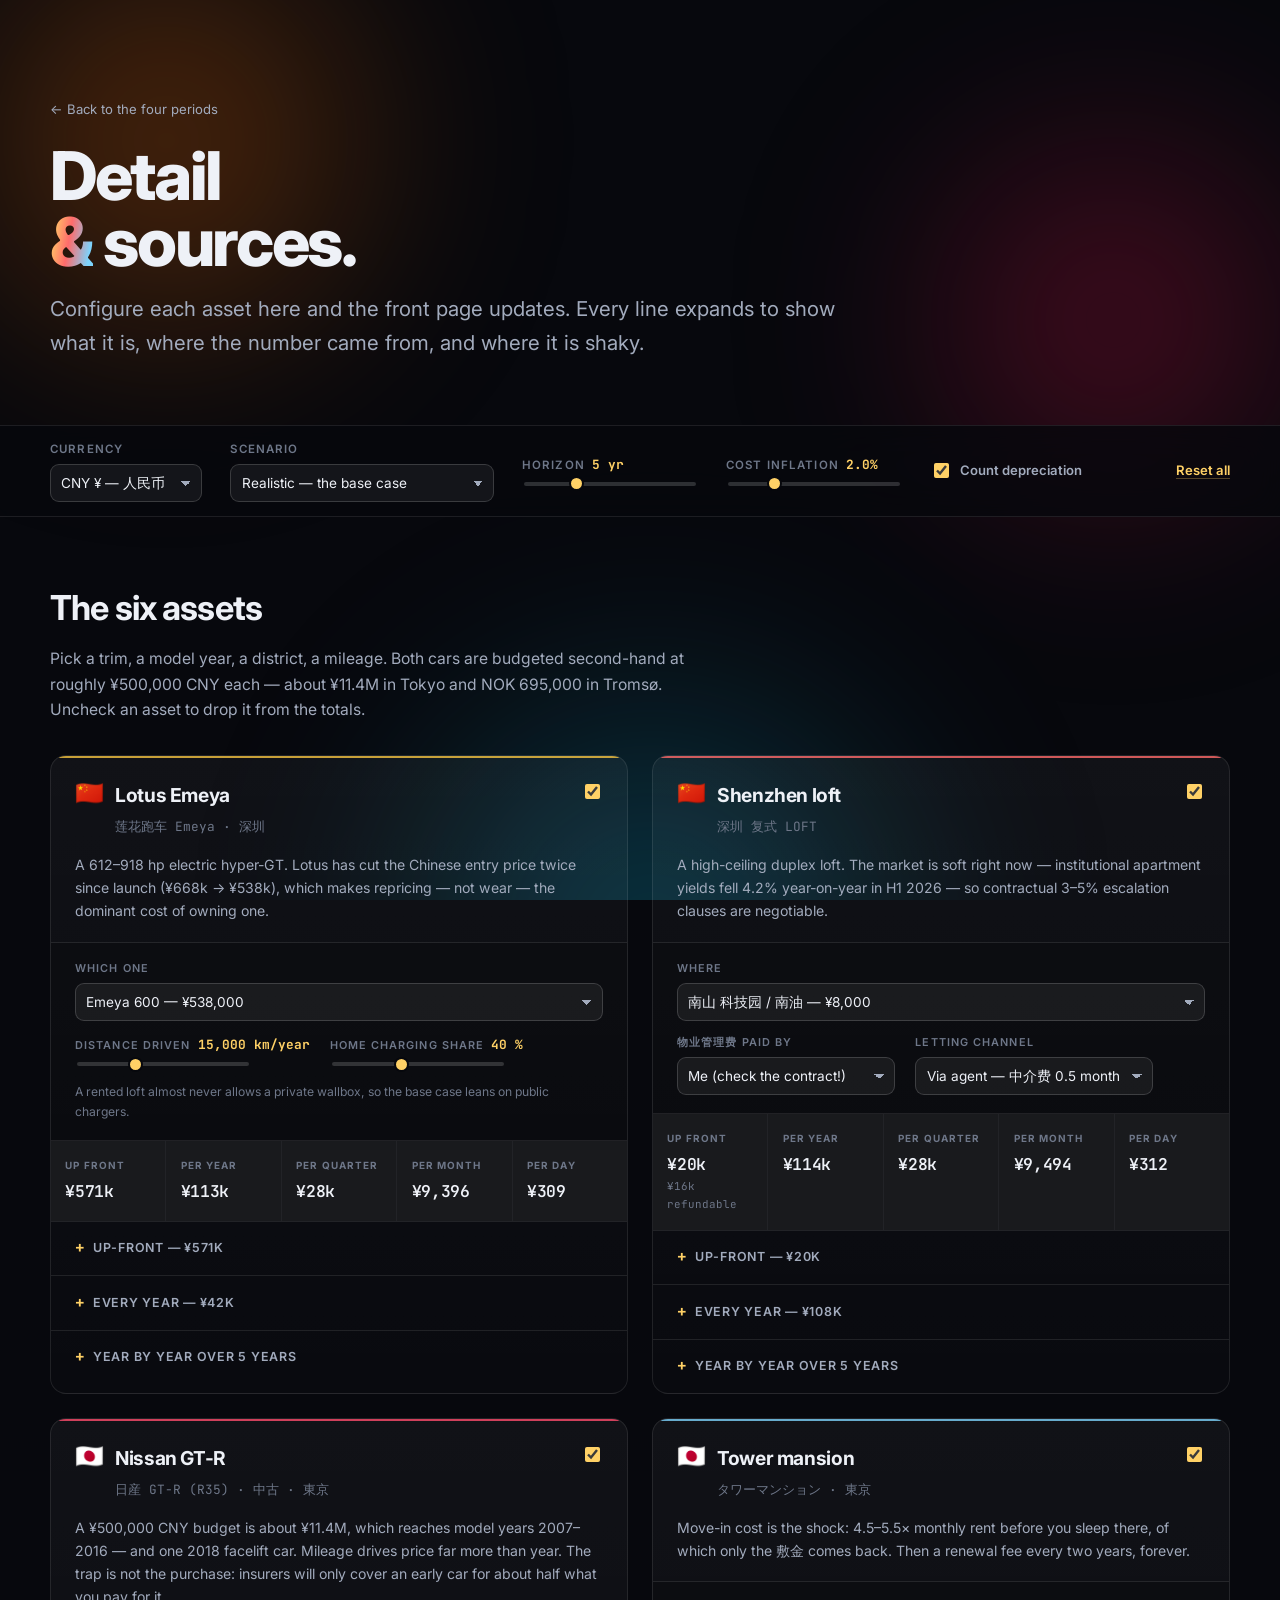
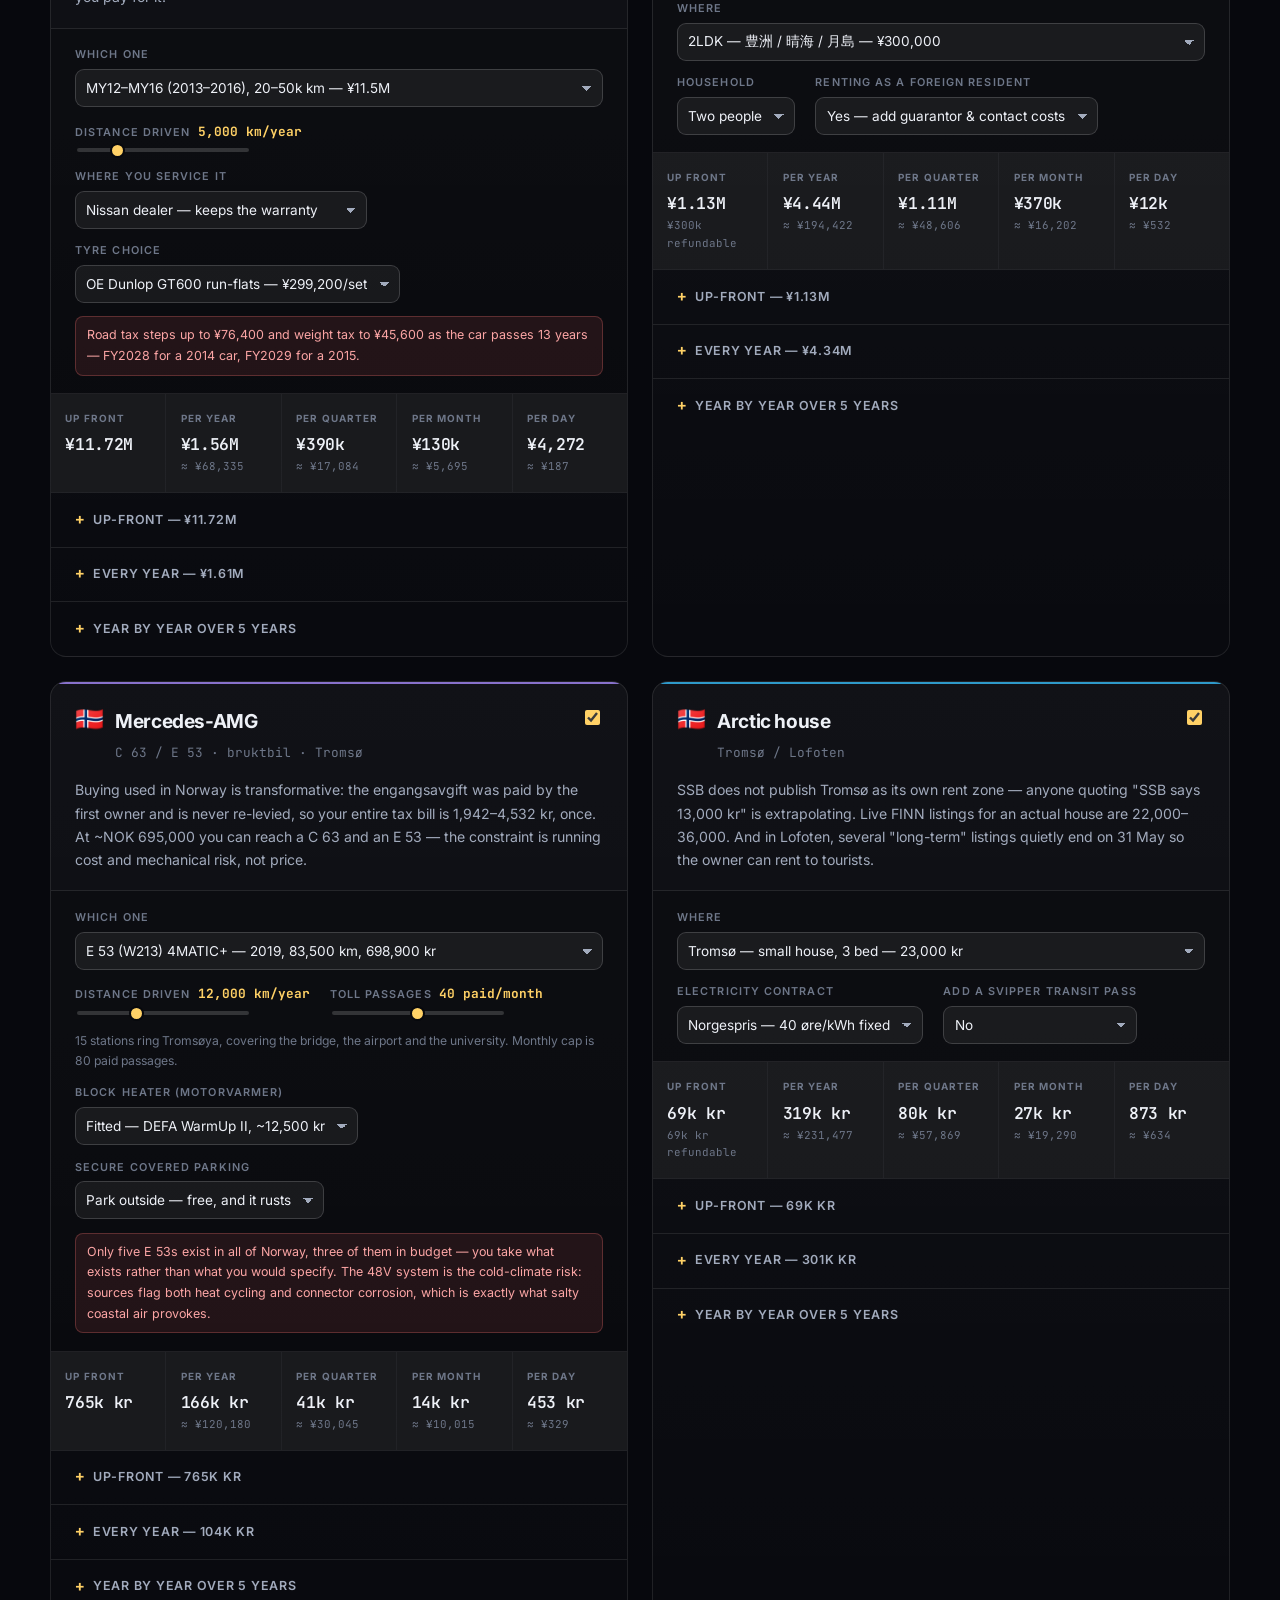
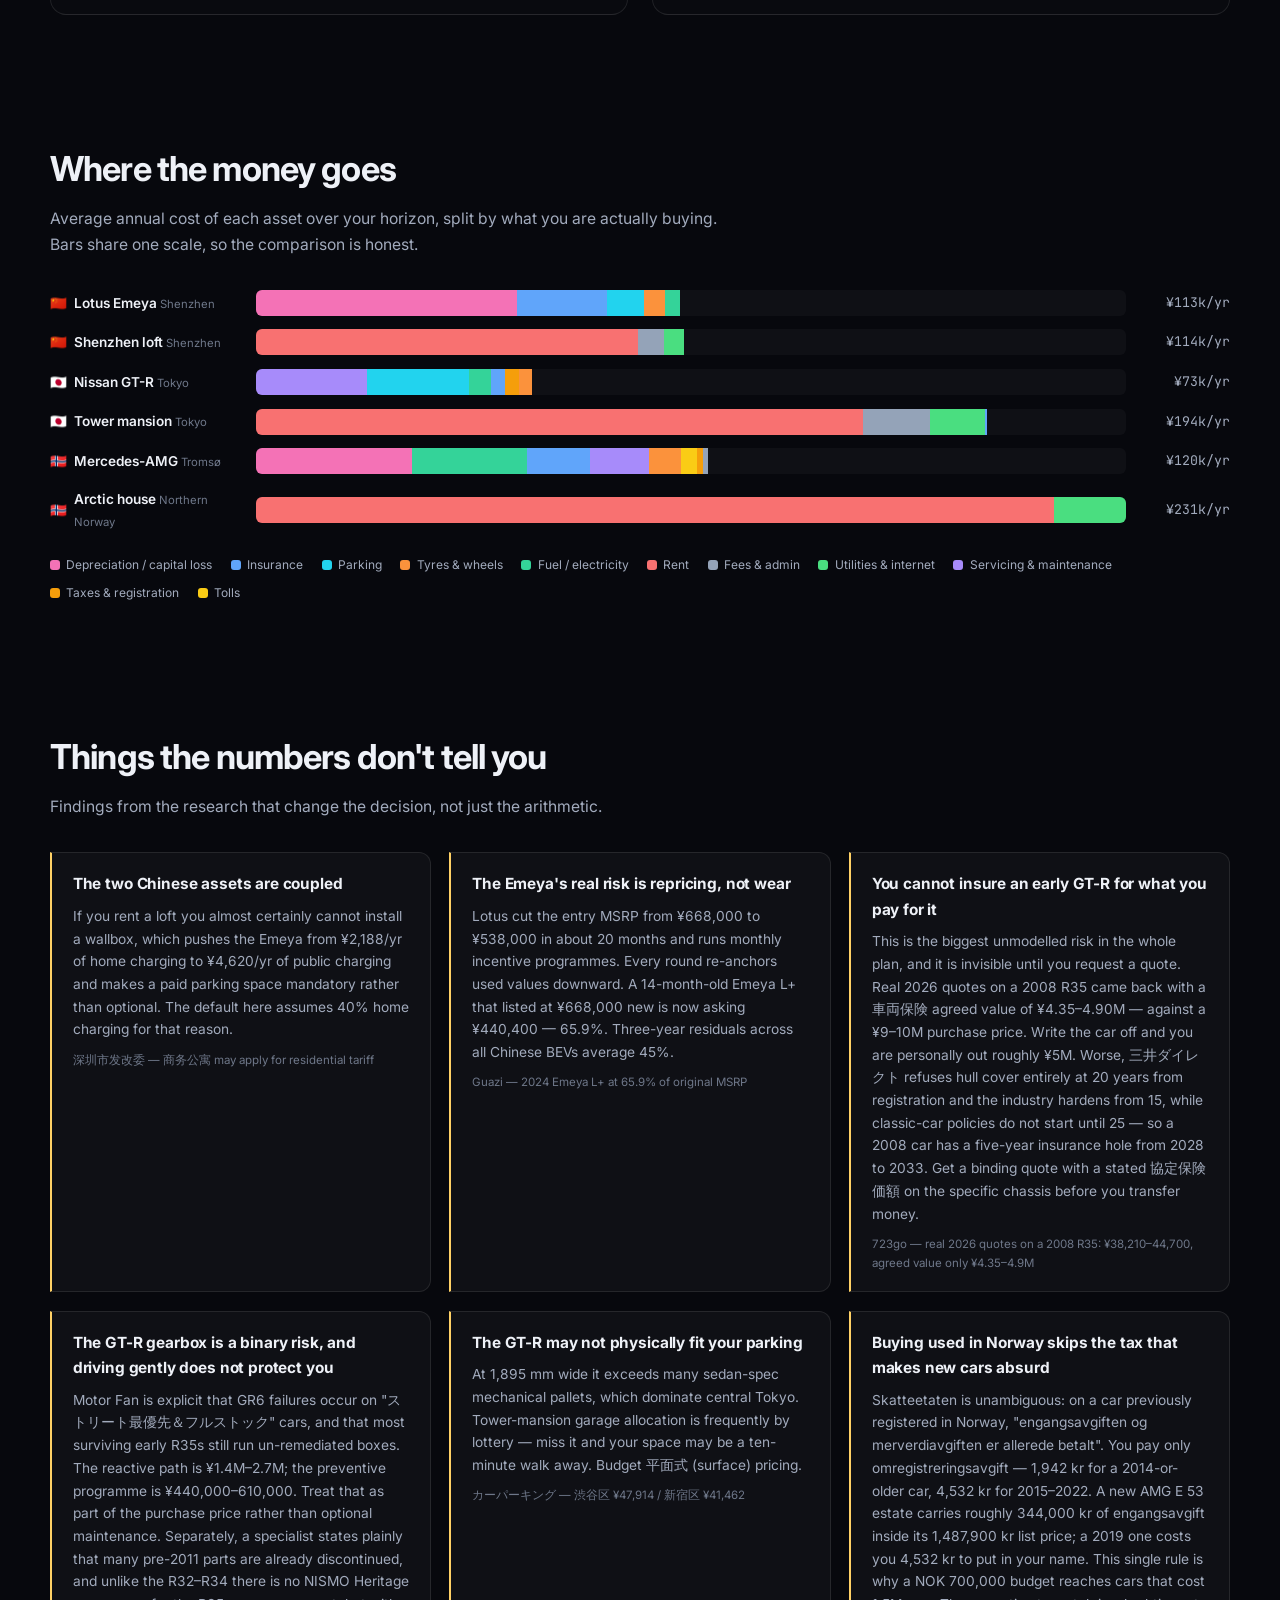
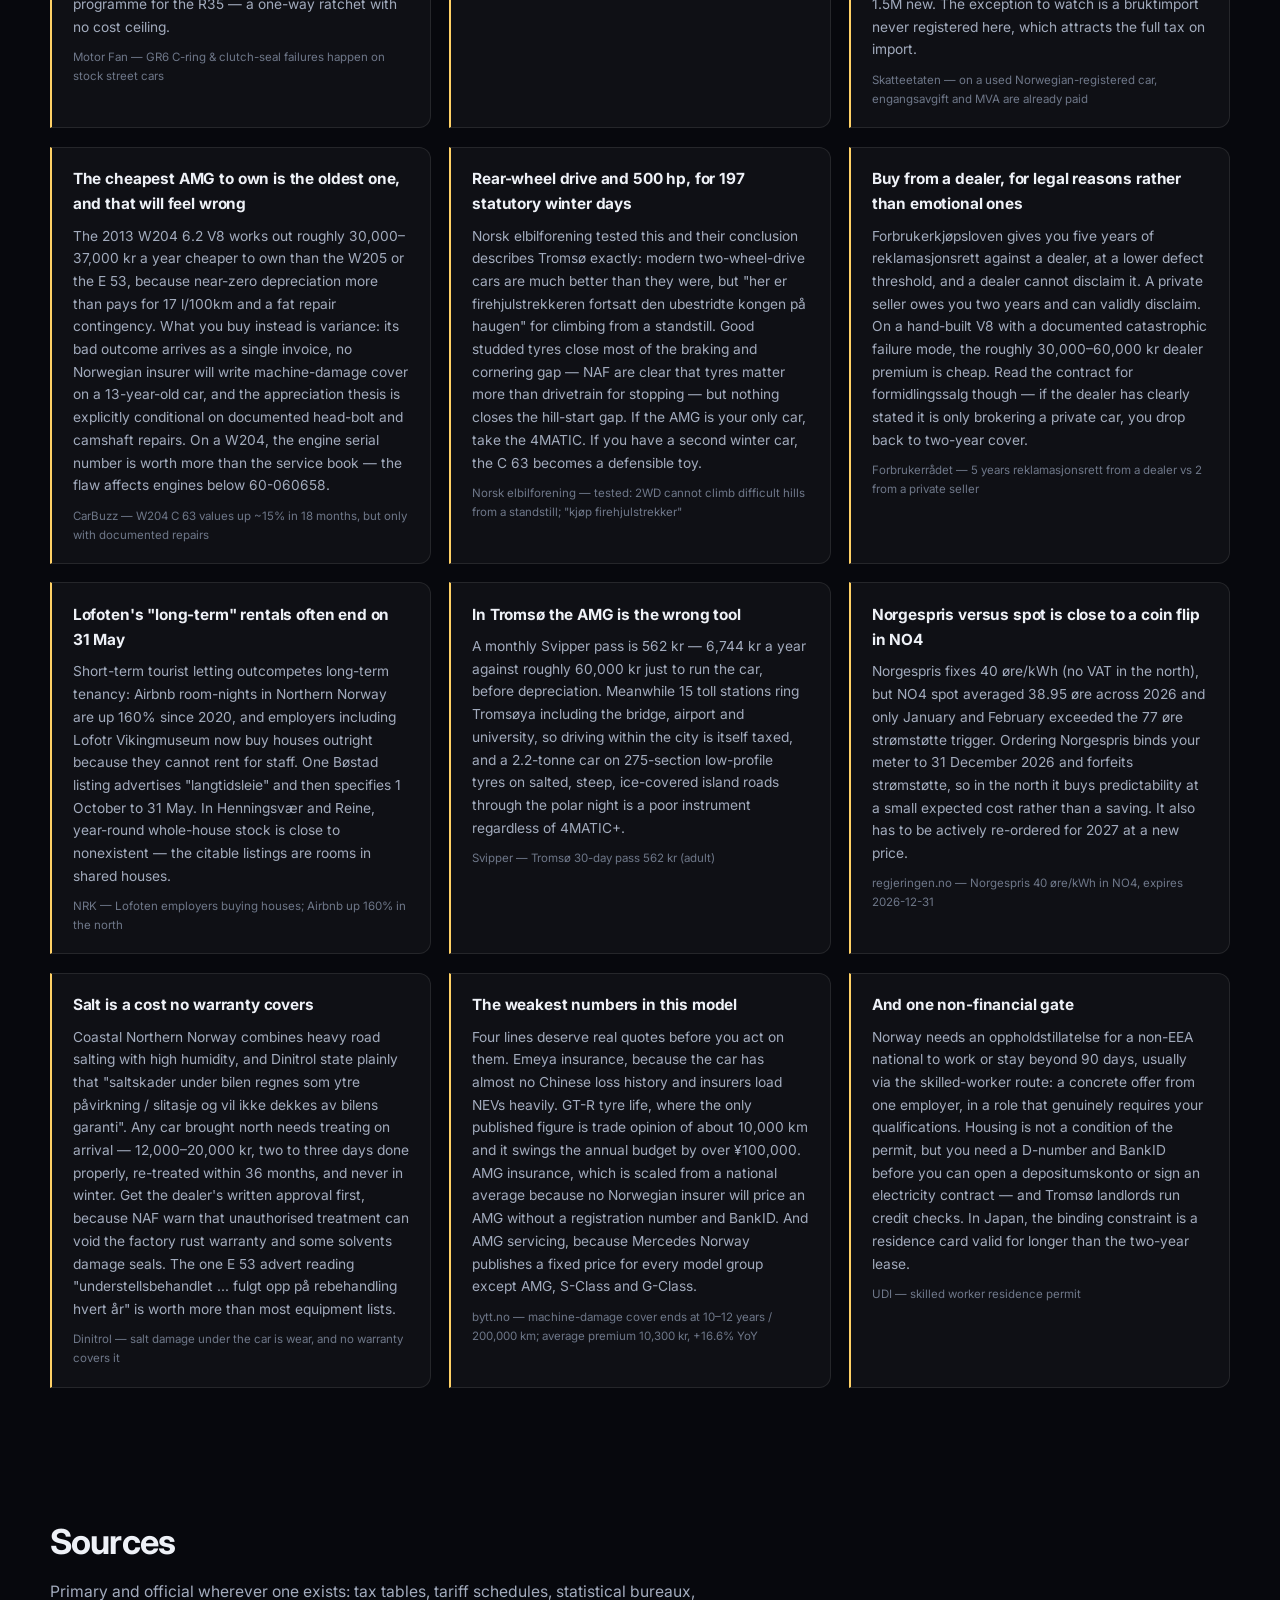
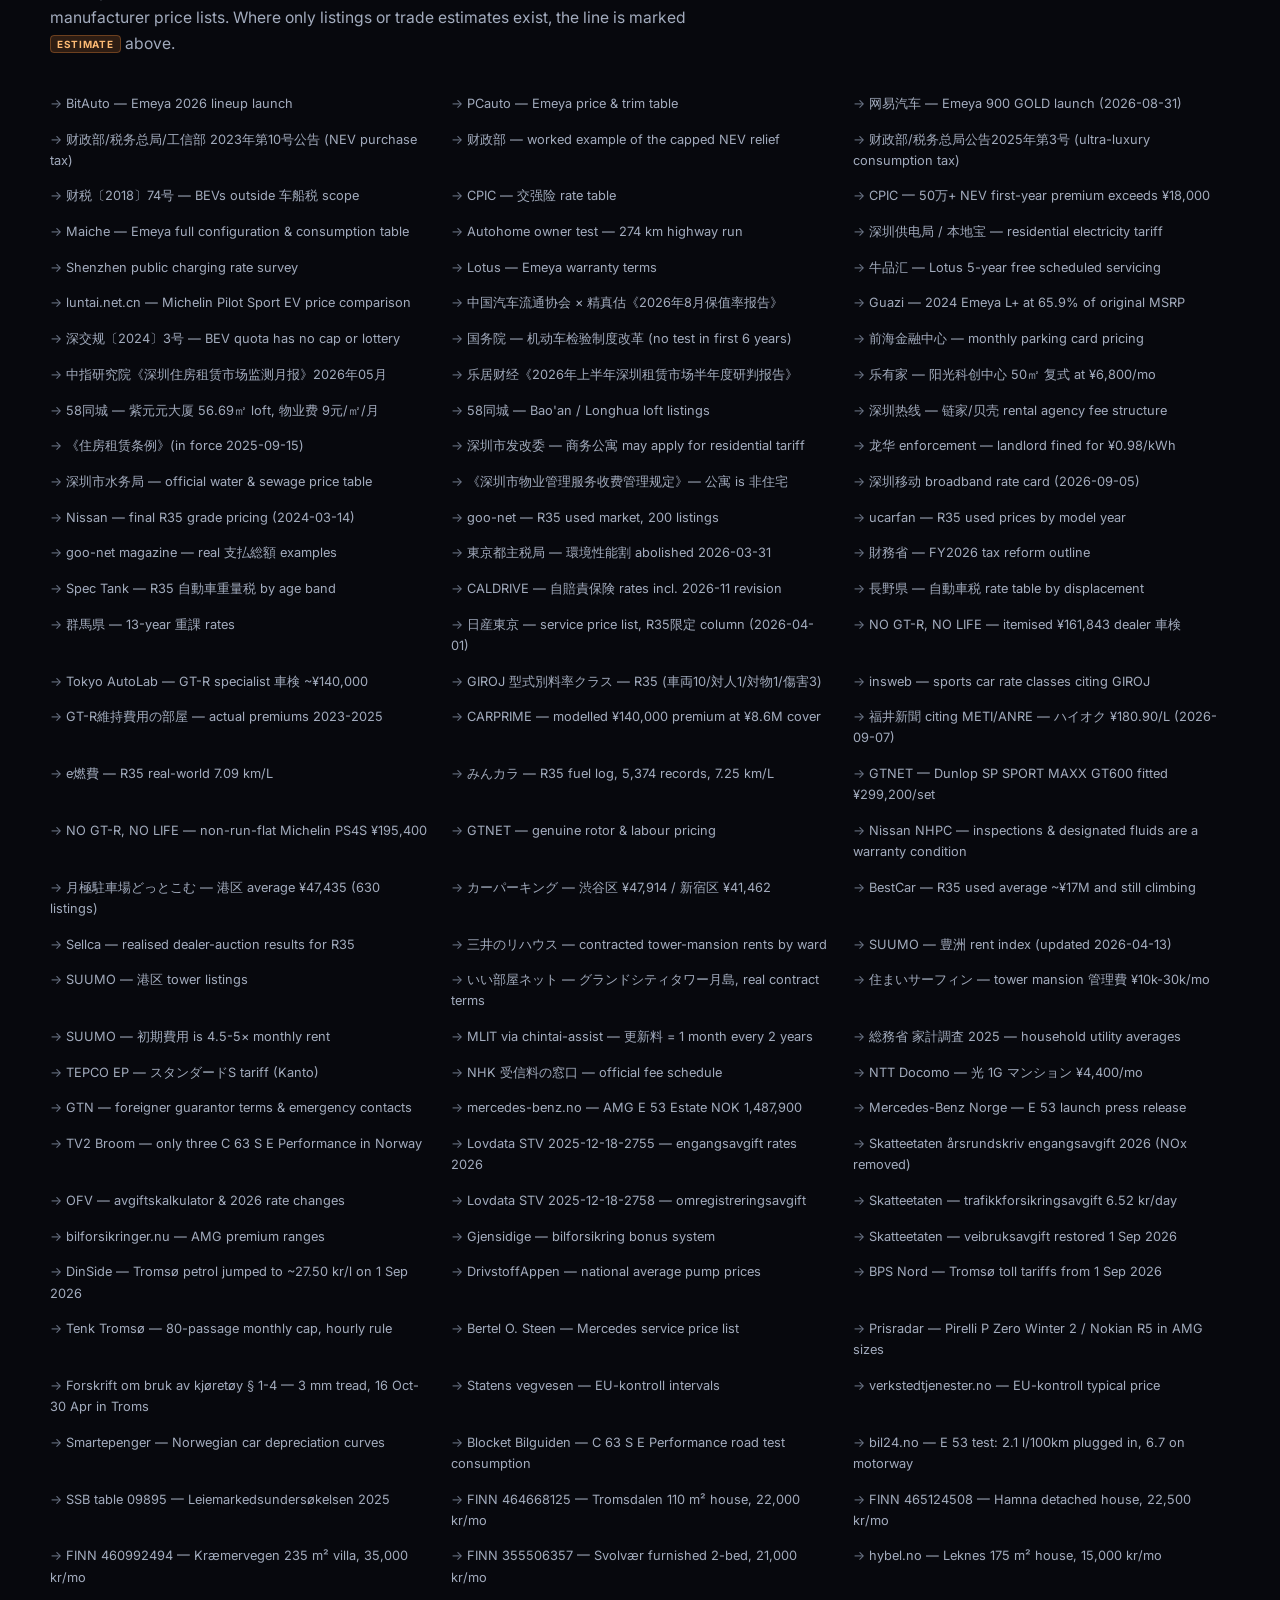
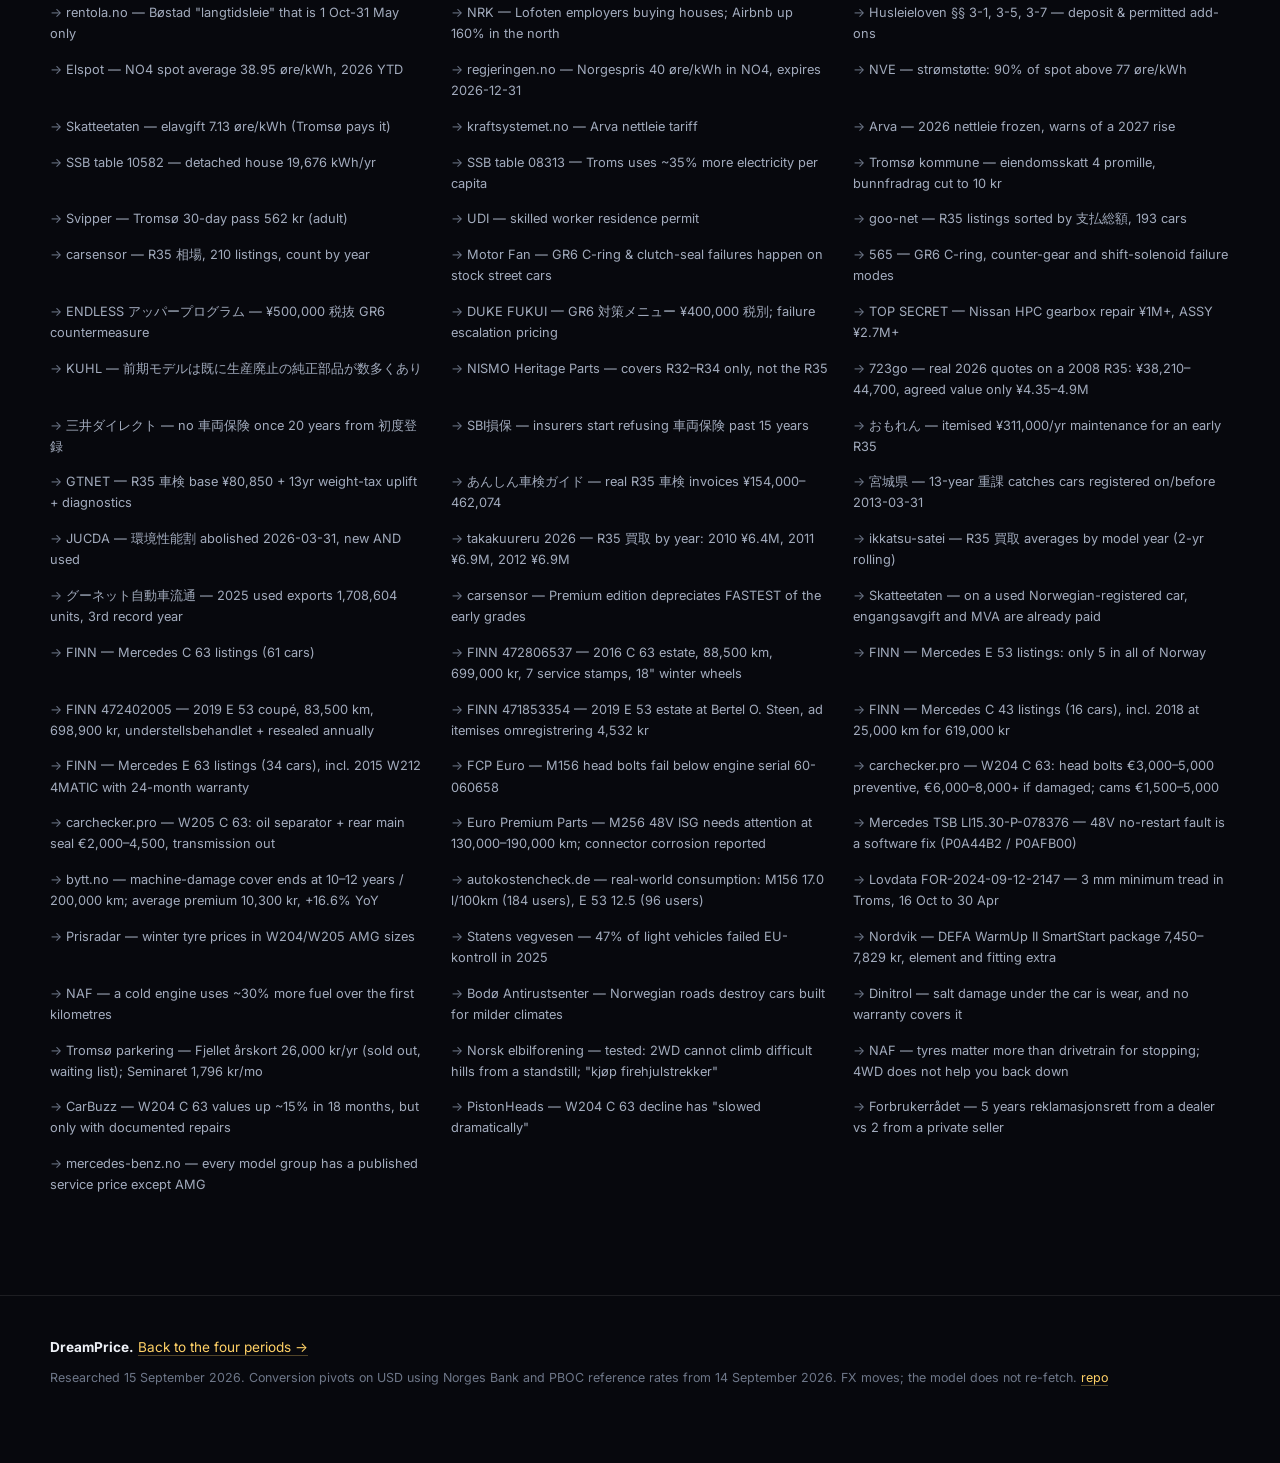
==== details.html @ b5e4c1ef "Split into an overview page and a detail page The single page put the answer, the configuration, the" ====
<!DOCTYPE html>
<html lang="en">
<head>
<meta charset="utf-8" />
<meta name="viewport" content="width=device-width, initial-scale=1" />
<title>Detail &amp; sources — DreamPrice</title>
<meta name="description" content="Every line item behind the DreamPrice figures: purchase taxes, insurance, rent, utilities, tyres, tolls and parking, each with its source." />
<meta name="color-scheme" content="dark" />
<link rel="preconnect" href="https://fonts.googleapis.com" />
<link rel="preconnect" href="https://fonts.gstatic.com" crossorigin />
<link href="https://fonts.googleapis.com/css2?family=Inter:wght@400;500;600;700;800&family=JetBrains+Mono:wght@400;600&display=swap" rel="stylesheet" />
<link rel="stylesheet" href="./assets/css/styles.css" />
</head>
<body>

<div class="aurora" aria-hidden="true"><span></span><span></span><span></span></div>

<header class="hero hero-slim">
  <div class="wrap">
    <p class="crumb"><a href="./index.html">← Back to the four periods</a></p>
    <h1>Detail<br /><em>&amp;</em> sources.</h1>
    <p class="lede">
      Configure each asset here and the front page updates. Every line expands to show what it is, where
      the number came from, and where it is shaky.
    </p>
  </div>
</header>

<nav class="controls" id="controls" aria-label="Model settings">
  <div class="wrap controls-inner">
    <label class="ctl">
      <span>Currency</span>
      <select id="currency">
        <option value="CNY">CNY ¥ — 人民币</option>
        <option value="JPY">JPY ¥ — 円</option>
        <option value="NOK">NOK kr — kroner</option>
        <option value="USD">USD $</option>
        <option value="EUR">EUR €</option>
      </select>
    </label>
    <label class="ctl">
      <span>Scenario</span>
      <select id="scenario">
        <option value="low">Optimistic — everything goes right</option>
        <option value="base">Realistic — the base case</option>
        <option value="high">Pessimistic — it all loads up</option>
      </select>
    </label>
    <label class="ctl">
      <span>Horizon <b id="years-out">5 yr</b></span>
      <input type="range" id="years" min="1" max="15" step="1" value="5" />
    </label>
    <label class="ctl">
      <span>Cost inflation <b id="inflation-out">2%</b></span>
      <input type="range" id="inflation" min="0" max="8" step="0.5" value="2" />
    </label>
    <label class="ctl toggle">
      <input type="checkbox" id="capital" checked />
      <span>Count depreciation</span>
    </label>
    <button class="ctl-link" id="reset" type="button">Reset all</button>
  </div>
</nav>

<main>

  <section class="wrap band">
    <div class="section-head">
      <h2>The six assets</h2>
      <p>
        Pick a trim, a model year, a district, a mileage. Both cars are budgeted second-hand at roughly
        ¥500,000 CNY each — about ¥11.4M in Tokyo and NOK 695,000 in Tromsø. Uncheck an asset to drop it
        from the totals.
      </p>
    </div>
    <div class="assets" id="assets"></div>
  </section>

  <section class="wrap band">
    <div class="section-head">
      <h2>Where the money goes</h2>
      <p>
        Average annual cost of each asset over your horizon, split by what you are actually buying.
        Bars share one scale, so the comparison is honest.
      </p>
    </div>
    <div class="chart" id="chart"></div>
    <div class="legend" id="legend"></div>
  </section>

  <section class="wrap band">
    <div class="section-head">
      <h2>Things the numbers don't tell you</h2>
      <p>Findings from the research that change the decision, not just the arithmetic.</p>
    </div>
    <div class="caveats" id="caveats"></div>
  </section>

  <section class="wrap band" id="sources">
    <div class="section-head">
      <h2>Sources</h2>
      <p>
        Primary and official wherever one exists: tax tables, tariff schedules, statistical bureaux,
        manufacturer price lists. Where only listings or trade estimates exist, the line is marked
        <span class="pill est">estimate</span> above.
      </p>
    </div>
    <div class="sources" id="sources-list"></div>
  </section>

</main>

<footer>
  <div class="wrap">
    <p><strong>DreamPrice.</strong> <a href="./index.html">Back to the four periods →</a></p>
    <p class="muted">
      Researched <time datetime="2026-09-15">15 September 2026</time>.
      Conversion pivots on USD using Norges Bank and PBOC reference rates from
      <time datetime="2026-09-14">14 September 2026</time>. FX moves; the model does not re-fetch.
      <a href="https://github.com/ETOgaosion/DreamPrice">repo</a>
    </p>
  </div>
</footer>

<script type="module" src="./assets/js/details.js"></script>
</body>
</html>
---- assets/css/styles.css ----
:root {
  --bg: #07080d;
  --bg-2: #0d0f18;
  --panel: rgba(255, 255, 255, 0.035);
  --panel-2: rgba(255, 255, 255, 0.06);
  --line: rgba(255, 255, 255, 0.09);
  --line-2: rgba(255, 255, 255, 0.16);
  --ink: #eef1f7;
  --ink-dim: #a2abbd;
  --ink-faint: #6e7789;
  --accent: #ffd166;
  --radius: 16px;
  --mono: 'JetBrains Mono', ui-monospace, SFMono-Regular, Menlo, monospace;
}

* { box-sizing: border-box; }

html { scroll-behavior: smooth; }

body {
  margin: 0;
  background: var(--bg);
  color: var(--ink);
  font-family: Inter, -apple-system, BlinkMacSystemFont, 'Segoe UI', system-ui, sans-serif;
  font-size: 16px;
  line-height: 1.65;
  -webkit-font-smoothing: antialiased;
  overflow-x: hidden;
}

a { color: var(--accent); text-decoration: none; border-bottom: 1px solid rgba(255, 209, 102, 0.3); }
a:hover { border-bottom-color: var(--accent); }

.wrap { width: min(1180px, calc(100% - 2.5rem)); margin-inline: auto; }

/* ---------- aurora backdrop ---------- */
.aurora { position: fixed; inset: 0; z-index: -1; overflow: hidden; }
.aurora span {
  position: absolute; border-radius: 50%; filter: blur(90px); opacity: 0.5;
}
.aurora span:nth-child(1) { width: 46vw; height: 46vw; left: -10vw; top: -12vw; background: radial-gradient(circle, #b45309, transparent 68%); }
.aurora span:nth-child(2) { width: 42vw; height: 42vw; right: -8vw; top: 4vw; background: radial-gradient(circle, #9f1239, transparent 68%); }
.aurora span:nth-child(3) { width: 54vw; height: 54vw; left: 24vw; top: 46vw; background: radial-gradient(circle, #0e7490, transparent 70%); }

/* ---------- hero ---------- */
.hero { padding: clamp(4rem, 11vh, 8rem) 0 clamp(2.5rem, 6vh, 4rem); }
.kicker {
  font-size: 0.78rem; letter-spacing: 0.14em; text-transform: uppercase;
  color: var(--ink-faint); margin: 0 0 1.4rem; font-weight: 600;
}
.hero h1 {
  font-size: clamp(2.7rem, 8.5vw, 5.6rem); line-height: 0.98; letter-spacing: -0.035em;
  font-weight: 800; margin: 0 0 1.6rem;
}
.hero h1 em {
  font-style: normal;
  background: linear-gradient(100deg, #ffd166 10%, #ff6b6b 45%, #7dd3fc 85%);
  -webkit-background-clip: text; background-clip: text; color: transparent;
}
.lede { font-size: clamp(1.02rem, 1.9vw, 1.28rem); color: var(--ink-dim); max-width: 62ch; margin: 0 0 1.8rem; }
.stamp { font-family: var(--mono); font-size: 0.78rem; color: var(--ink-faint); margin: 0; }

/* ---------- controls ---------- */
.controls {
  position: sticky; top: 0; z-index: 40;
  background: rgba(7, 8, 13, 0.82);
  backdrop-filter: blur(18px) saturate(1.4);
  border-top: 1px solid var(--line); border-bottom: 1px solid var(--line);
}
.controls-inner {
  display: flex; flex-wrap: wrap; gap: 1rem 1.75rem; align-items: center;
  padding: 0.9rem 0;
}
.ctl { display: flex; flex-direction: column; gap: 0.3rem; font-size: 0.72rem; }
.ctl > span {
  letter-spacing: 0.1em; text-transform: uppercase; color: var(--ink-faint); font-weight: 600;
  display: flex; gap: 0.45rem; align-items: baseline;
}
.ctl > span b { font-family: var(--mono); color: var(--accent); letter-spacing: 0; text-transform: none; font-size: 0.8rem; }
.ctl.toggle { flex-direction: row; align-items: center; gap: 0.5rem; }
.ctl.toggle span { text-transform: none; letter-spacing: 0; font-size: 0.82rem; color: var(--ink-dim); }

select, input[type='number'] {
  appearance: none; background: var(--panel-2); color: var(--ink);
  border: 1px solid var(--line-2); border-radius: 9px;
  padding: 0.42rem 2rem 0.42rem 0.65rem; font: inherit; font-size: 0.85rem;
  background-image: linear-gradient(45deg, transparent 50%, var(--ink-dim) 50%), linear-gradient(135deg, var(--ink-dim) 50%, transparent 50%);
  background-position: calc(100% - 15px) 52%, calc(100% - 10px) 52%;
  background-size: 5px 5px, 5px 5px; background-repeat: no-repeat;
  cursor: pointer; max-width: 100%;
}
select:focus-visible, input:focus-visible { outline: 2px solid var(--accent); outline-offset: 2px; }
option { background: #14161f; color: var(--ink); }

input[type='range'] {
  appearance: none; width: 172px; height: 4px; border-radius: 3px;
  background: var(--line-2); cursor: pointer;
}
input[type='range']::-webkit-slider-thumb {
  appearance: none; width: 15px; height: 15px; border-radius: 50%;
  background: var(--accent); border: 2px solid var(--bg); cursor: grab;
}
input[type='range']::-moz-range-thumb {
  width: 15px; height: 15px; border-radius: 50%; background: var(--accent);
  border: 2px solid var(--bg); cursor: grab;
}
input[type='checkbox'] { accent-color: var(--accent); width: 15px; height: 15px; cursor: pointer; }

/* ---------- sections ---------- */
.band { padding: clamp(2.75rem, 7vh, 4.75rem) 0; }
.section-head { max-width: 68ch; margin-bottom: 2rem; }
.section-head h2 {
  font-size: clamp(1.5rem, 3.4vw, 2.15rem); letter-spacing: -0.025em; font-weight: 700;
  margin: 0 0 0.55rem;
}
.section-head p { color: var(--ink-dim); margin: 0; font-size: 0.98rem; }

/* ---------- overview: four period tables ---------- */
.band-tight { padding-top: clamp(1.75rem, 4vh, 2.75rem); }

.periods {
  /* Four tables want a 2x2 block, not three-plus-one orphan. */
  display: grid; gap: 1.25rem;
  grid-template-columns: repeat(auto-fit, minmax(430px, 1fr));
}
.period {
  border: 1px solid var(--line); border-radius: var(--radius);
  background: linear-gradient(180deg, rgba(255, 255, 255, 0.05), rgba(255, 255, 255, 0.015));
  overflow: hidden;
}
.period > header { padding: 1.35rem 1.5rem 1.1rem; border-bottom: 1px solid var(--line); }
.period h2 {
  margin: 0; font-size: 0.76rem; letter-spacing: 0.14em; text-transform: uppercase;
  color: var(--ink-faint); font-weight: 700;
  display: flex; align-items: baseline; gap: 0.5rem;
}
.period h2 small {
  font-size: 0.85rem; letter-spacing: 0.04em; text-transform: none;
  color: var(--ink-dim); font-weight: 500;
}
.period-total {
  font-family: var(--mono); font-size: clamp(1.9rem, 4.6vw, 2.7rem); font-weight: 600;
  letter-spacing: -0.035em; line-height: 1.05; margin-top: 0.4rem; color: var(--accent);
}
.period-note { margin: 0.3rem 0 0; font-size: 0.78rem; color: var(--ink-faint); }

.period table { width: 100%; border-collapse: collapse; }
.period td { padding: 0.62rem 1.5rem; vertical-align: middle; }
.period tbody tr {
  /* A tint behind each row shows its share without needing a separate chart. */
  background: linear-gradient(to right,
    color-mix(in srgb, var(--tint) 15%, transparent) var(--share, 0%),
    transparent var(--share, 0%));
  border-bottom: 1px solid rgba(255, 255, 255, 0.045);
}
.period td.n { display: flex; align-items: center; gap: 0.6rem; font-size: 0.9rem; }
.period td.n .flag { font-size: 1.05rem; }
.period td.n .nm { display: flex; flex-direction: column; line-height: 1.25; }
.period td.n .nm small { color: var(--ink-faint); font-size: 0.72rem; }
.period td.v {
  text-align: right; font-family: var(--mono); font-size: 0.94rem; white-space: nowrap;
}
.period tfoot td {
  border-top: 1px solid var(--line-2); font-weight: 700; font-size: 0.88rem;
  padding-top: 0.8rem; padding-bottom: 0.9rem; background: rgba(0, 0, 0, 0.2);
}
.period tfoot td.v { font-size: 1rem; color: var(--accent); }
.periods-note {
  grid-column: 1 / -1; margin: 0.4rem 0 0; font-size: 0.83rem; color: var(--ink-faint);
  max-width: 80ch;
}

/* ---------- overview: one-off cost ---------- */
.upfront-inner {
  border: 1px solid var(--line); border-left: 2px solid var(--accent);
  border-radius: 0 var(--radius) var(--radius) 0;
  padding: 1.4rem 1.6rem; background: var(--panel);
}
.upfront-lbl {
  font-size: 0.7rem; letter-spacing: 0.13em; text-transform: uppercase;
  color: var(--ink-faint); font-weight: 700;
}
.upfront-lbl small {
  letter-spacing: 0.04em; text-transform: none; font-size: 0.82rem; color: var(--ink-dim);
  margin-left: 0.4rem; font-weight: 500;
}
.upfront-val {
  font-family: var(--mono); font-size: clamp(1.8rem, 4.4vw, 2.5rem); font-weight: 600;
  letter-spacing: -0.035em; margin: 0.35rem 0 0.5rem;
}
.upfront-note { margin: 0; font-size: 0.87rem; color: var(--ink-dim); max-width: 74ch; }

/* ---------- overview: how it works ---------- */
.steps { display: grid; gap: 1.25rem; grid-template-columns: repeat(auto-fit, minmax(275px, 1fr)); }
.step { border-top: 2px solid var(--line-2); padding-top: 1rem; }
.step b {
  font-family: var(--mono); font-size: 0.8rem; color: var(--accent); font-weight: 600;
  display: block; margin-bottom: 0.35rem;
}
.step h3 { margin: 0 0 0.45rem; font-size: 1rem; letter-spacing: -0.015em; }
.step h3 small { color: var(--ink-faint); font-weight: 400; margin-left: 0.4rem; font-size: 0.85rem; }
.step p { margin: 0; font-size: 0.87rem; color: var(--ink-dim); }

/* ---------- overview: call to action ---------- */
.cta {
  display: flex; flex-wrap: wrap; gap: 1.5rem; align-items: center; justify-content: space-between;
  border: 1px solid var(--line); border-radius: var(--radius); padding: 1.6rem 1.8rem;
  background: var(--panel);
}
.cta h2 { margin: 0 0 0.4rem; font-size: 1.25rem; letter-spacing: -0.02em; }
.cta p { margin: 0; color: var(--ink-dim); font-size: 0.9rem; max-width: 62ch; }
.btn {
  border: 1px solid var(--accent); border-radius: 10px; padding: 0.7rem 1.2rem;
  color: var(--accent); font-weight: 600; font-size: 0.9rem; white-space: nowrap;
  background: rgba(255, 209, 102, 0.08);
}
.btn:hover { background: var(--accent); color: #0b0c12; border-bottom-color: var(--accent); }

.ctl-link {
  margin-left: auto; font-size: 0.82rem; font-weight: 600; color: var(--accent);
  background: none; border: 0; border-bottom: 1px solid rgba(255, 209, 102, 0.3);
  cursor: pointer; font-family: inherit; padding: 0;
}
.ctl-link:hover { border-bottom-color: var(--accent); }

.hero-slim { padding-bottom: clamp(1.5rem, 4vh, 2.5rem); }
.hero-slim h1 { font-size: clamp(2.3rem, 6.5vw, 4.2rem); margin-bottom: 1.1rem; }
.crumb { font-size: 0.82rem; margin: 0 0 1.4rem; }
.crumb a { color: var(--ink-dim); border-bottom-color: transparent; }
.crumb a:hover { color: var(--accent); }

/* ---------- headline totals ---------- */
.totals {
  display: grid; gap: 1px; background: var(--line);
  grid-template-columns: repeat(auto-fit, minmax(190px, 1fr));
  border: 1px solid var(--line); border-radius: var(--radius); overflow: hidden;
}
.tot { background: var(--bg-2); padding: 1.5rem 1.4rem; }
.tot .lbl {
  font-size: 0.68rem; letter-spacing: 0.13em; text-transform: uppercase;
  color: var(--ink-faint); font-weight: 700; margin-bottom: 0.5rem;
}
.tot .val {
  font-family: var(--mono); font-size: clamp(1.4rem, 3.4vw, 2.1rem);
  font-weight: 600; letter-spacing: -0.03em; line-height: 1.1;
}
.tot .sub { font-size: 0.76rem; color: var(--ink-faint); margin-top: 0.4rem; }
.tot.flag .val { color: var(--accent); }
.totals-note { color: var(--ink-faint); font-size: 0.83rem; margin: 1rem 0 0; max-width: 78ch; }

/* ---------- chart ---------- */
.chart { display: flex; flex-direction: column; gap: 0.85rem; }
.crow { display: grid; grid-template-columns: 190px 1fr auto; gap: 1rem; align-items: center; }
.crow .cname { font-size: 0.85rem; font-weight: 600; display: flex; gap: 0.45rem; align-items: center; }
.crow .cname small { color: var(--ink-faint); font-weight: 400; }
.cbar { display: flex; height: 26px; border-radius: 6px; overflow: hidden; background: var(--panel); }
.cbar i { display: block; height: 100%; transition: width 0.35s cubic-bezier(0.4, 0, 0.2, 1); }
.crow .cval { font-family: var(--mono); font-size: 0.83rem; color: var(--ink-dim); min-width: 88px; text-align: right; }
.crow.off { opacity: 0.28; }

.legend { display: flex; flex-wrap: wrap; gap: 0.5rem 1.15rem; margin-top: 1.4rem; }
.legend span { font-size: 0.75rem; color: var(--ink-dim); display: flex; align-items: center; gap: 0.4rem; }
.legend i { width: 10px; height: 10px; border-radius: 3px; display: block; }

/* ---------- asset cards ---------- */
.assets { display: grid; gap: 1.5rem; grid-template-columns: repeat(auto-fit, minmax(430px, 1fr)); }
@media (max-width: 700px) { .assets { grid-template-columns: 1fr; } }

.card {
  border: 1px solid var(--line); border-radius: var(--radius);
  background: linear-gradient(180deg, rgba(255, 255, 255, 0.045), rgba(255, 255, 255, 0.012));
  overflow: hidden; position: relative;
}
.card::before {
  content: ''; position: absolute; inset: 0 0 auto; height: 2px;
  background: var(--card-accent, var(--accent)); opacity: 0.8;
}
.card.disabled { opacity: 0.45; }

.card-head { padding: 1.5rem 1.5rem 1.2rem; border-bottom: 1px solid var(--line); }
.card-title { display: flex; align-items: flex-start; gap: 0.7rem; }
.card-title .flag { font-size: 1.45rem; line-height: 1.2; }
.card-title h3 { margin: 0; font-size: 1.2rem; letter-spacing: -0.02em; font-weight: 700; }
.card-title .native { font-size: 0.8rem; color: var(--ink-faint); font-family: var(--mono); }
.card-title .onoff { margin-left: auto; }
.blurb { color: var(--ink-dim); font-size: 0.88rem; margin: 0.9rem 0 0; }

.card-inputs { display: flex; flex-wrap: wrap; gap: 0.85rem 1.25rem; padding: 1.1rem 1.5rem; border-bottom: 1px solid var(--line); background: rgba(0, 0, 0, 0.18); }
.card-inputs .ctl { font-size: 0.68rem; }
.card-inputs select { max-width: 100%; }
.card-inputs .full { flex: 1 1 100%; }
.hint { flex: 1 1 100%; font-size: 0.76rem; color: var(--ink-faint); margin: 0; }
.unavailable {
  flex: 1 1 100%; font-size: 0.78rem; color: #fca5a5; margin: 0;
  background: rgba(248, 113, 113, 0.1); border: 1px solid rgba(248, 113, 113, 0.28);
  border-radius: 8px; padding: 0.5rem 0.7rem;
}

.kpis { display: grid; grid-template-columns: repeat(auto-fit, minmax(84px, 1fr)); gap: 1px; background: var(--line); }
.kpi { background: rgba(0, 0, 0, 0.24); padding: 1rem 0.9rem; }
.kpi .lbl { font-size: 0.62rem; letter-spacing: 0.11em; text-transform: uppercase; color: var(--ink-faint); font-weight: 700; }
.kpi .val { font-family: var(--mono); font-size: 1.02rem; font-weight: 600; margin-top: 0.3rem; letter-spacing: -0.02em; }
.kpi .alt { font-size: 0.68rem; color: var(--ink-faint); font-family: var(--mono); }
@media (max-width: 520px) { .kpis { grid-template-columns: repeat(2, 1fr); } }

details.block { border-top: 1px solid var(--line); }
details.block > summary {
  padding: 0.85rem 1.5rem; cursor: pointer; font-size: 0.78rem; font-weight: 600;
  letter-spacing: 0.06em; text-transform: uppercase; color: var(--ink-dim);
  display: flex; align-items: center; gap: 0.5rem; list-style: none;
}
details.block > summary::-webkit-details-marker { display: none; }
details.block > summary::before {
  content: '+'; font-family: var(--mono); color: var(--accent); font-size: 1rem; width: 1ch;
}
details.block[open] > summary::before { content: '−'; }
details.block > summary:hover { color: var(--ink); background: rgba(255, 255, 255, 0.03); }
details.block .body { padding: 0.3rem 1.5rem 1.4rem; }

/* line items */
.li { border-bottom: 1px solid rgba(255, 255, 255, 0.05); padding: 0.6rem 0; }
.li:last-child { border-bottom: 0; }
.li-top { display: flex; gap: 0.75rem; align-items: baseline; }
.li-lbl { font-size: 0.86rem; flex: 1; }
.li-amt { font-family: var(--mono); font-size: 0.85rem; white-space: nowrap; }
.li-amt.zero { color: var(--ink-faint); }
.li-note { font-size: 0.79rem; color: var(--ink-dim); margin: 0.4rem 0 0; padding-left: 0.1rem; border-left: 2px solid var(--line-2); padding-left: 0.7rem; }
.li-src { font-size: 0.72rem; margin-top: 0.35rem; }
.li-src a { color: var(--ink-faint); border-bottom-color: transparent; }
.li-src a:hover { color: var(--accent); }
.li-total { display: flex; gap: 0.75rem; margin-top: 0.9rem; padding-top: 0.7rem; border-top: 1px solid var(--line-2); font-weight: 600; font-size: 0.88rem; }
.li-total span:last-child { margin-left: auto; font-family: var(--mono); }

.pill {
  font-size: 0.62rem; text-transform: uppercase; letter-spacing: 0.08em; font-weight: 700;
  padding: 0.1rem 0.4rem; border-radius: 4px; vertical-align: 1px; white-space: nowrap;
}
.pill.est { background: rgba(251, 146, 60, 0.16); color: #fdba74; border: 1px solid rgba(251, 146, 60, 0.3); }
.pill.ref { background: rgba(52, 211, 153, 0.14); color: #6ee7b7; border: 1px solid rgba(52, 211, 153, 0.3); }
.pill.info { background: rgba(148, 163, 184, 0.14); color: #cbd5e1; border: 1px solid rgba(148, 163, 184, 0.3); }

/* year table */
table.yrs { width: 100%; border-collapse: collapse; font-size: 0.82rem; }
table.yrs th, table.yrs td { padding: 0.42rem 0.5rem; text-align: right; border-bottom: 1px solid rgba(255, 255, 255, 0.05); }
table.yrs th { font-size: 0.66rem; text-transform: uppercase; letter-spacing: 0.08em; color: var(--ink-faint); font-weight: 700; }
table.yrs th:first-child, table.yrs td:first-child { text-align: left; }
table.yrs td { font-family: var(--mono); }
table.yrs tfoot td { border-bottom: 0; border-top: 1px solid var(--line-2); font-weight: 600; color: var(--ink); }
table.yrs .dim { color: var(--ink-faint); }

/* ---------- caveats ---------- */
.caveats { display: grid; gap: 1.15rem; grid-template-columns: repeat(auto-fit, minmax(330px, 1fr)); }
.caveat {
  border: 1px solid var(--line); border-left: 2px solid var(--accent);
  border-radius: 0 12px 12px 0; padding: 1.15rem 1.3rem; background: var(--panel);
}
.caveat h4 { margin: 0 0 0.5rem; font-size: 0.96rem; letter-spacing: -0.01em; }
.caveat p { margin: 0; font-size: 0.86rem; color: var(--ink-dim); }
.caveat .li-src { margin-top: 0.6rem; }

/* ---------- sources ---------- */
.sources { display: grid; gap: 0.35rem 1.5rem; grid-template-columns: repeat(auto-fit, minmax(360px, 1fr)); }
.sources a { font-size: 0.8rem; color: var(--ink-dim); border-bottom-color: transparent; display: block; padding: 0.25rem 0; }
.sources a:hover { color: var(--accent); }
.sources a::before { content: '→ '; color: var(--ink-faint); }

/* ---------- narrow screens ---------- */
@media (max-width: 680px) {
  /* Five stacked controls would eat half the viewport if they stayed pinned. */
  .controls { position: static; }
  .controls-inner { gap: 0.9rem 1.25rem; }
  input[type='range'] { width: 100%; min-width: 150px; }
  .ctl { flex: 1 1 140px; }
  .ctl.toggle { flex-basis: 100%; }

  .crow { grid-template-columns: 1fr auto; row-gap: 0.4rem; }
  .crow .cbar { grid-column: 1 / -1; height: 22px; }
  .crow .cval { text-align: left; min-width: 0; }

  .card-head, .card-inputs, details.block > summary, details.block .body { padding-inline: 1.15rem; }
  table.yrs { font-size: 0.76rem; }
  table.yrs th, table.yrs td { padding: 0.36rem 0.3rem; }

  .periods { grid-template-columns: 1fr; }
  .period > header { padding: 1.1rem 1.15rem 0.9rem; }
  .period td { padding-inline: 1.15rem; }
  .ctl-link { margin-left: 0; flex-basis: 100%; }
  .cta { padding: 1.25rem; }
  .btn { width: 100%; text-align: center; }
}

/* ---------- reduced motion ---------- */
@media (prefers-reduced-motion: reduce) {
  html { scroll-behavior: auto; }
  .cbar i { transition: none; }
}

/* ---------- footer ---------- */
footer { border-top: 1px solid var(--line); padding: 2.5rem 0 4rem; margin-top: 2rem; }
footer p { font-size: 0.85rem; margin: 0 0 0.6rem; }
footer .muted { color: var(--ink-faint); font-size: 0.78rem; }
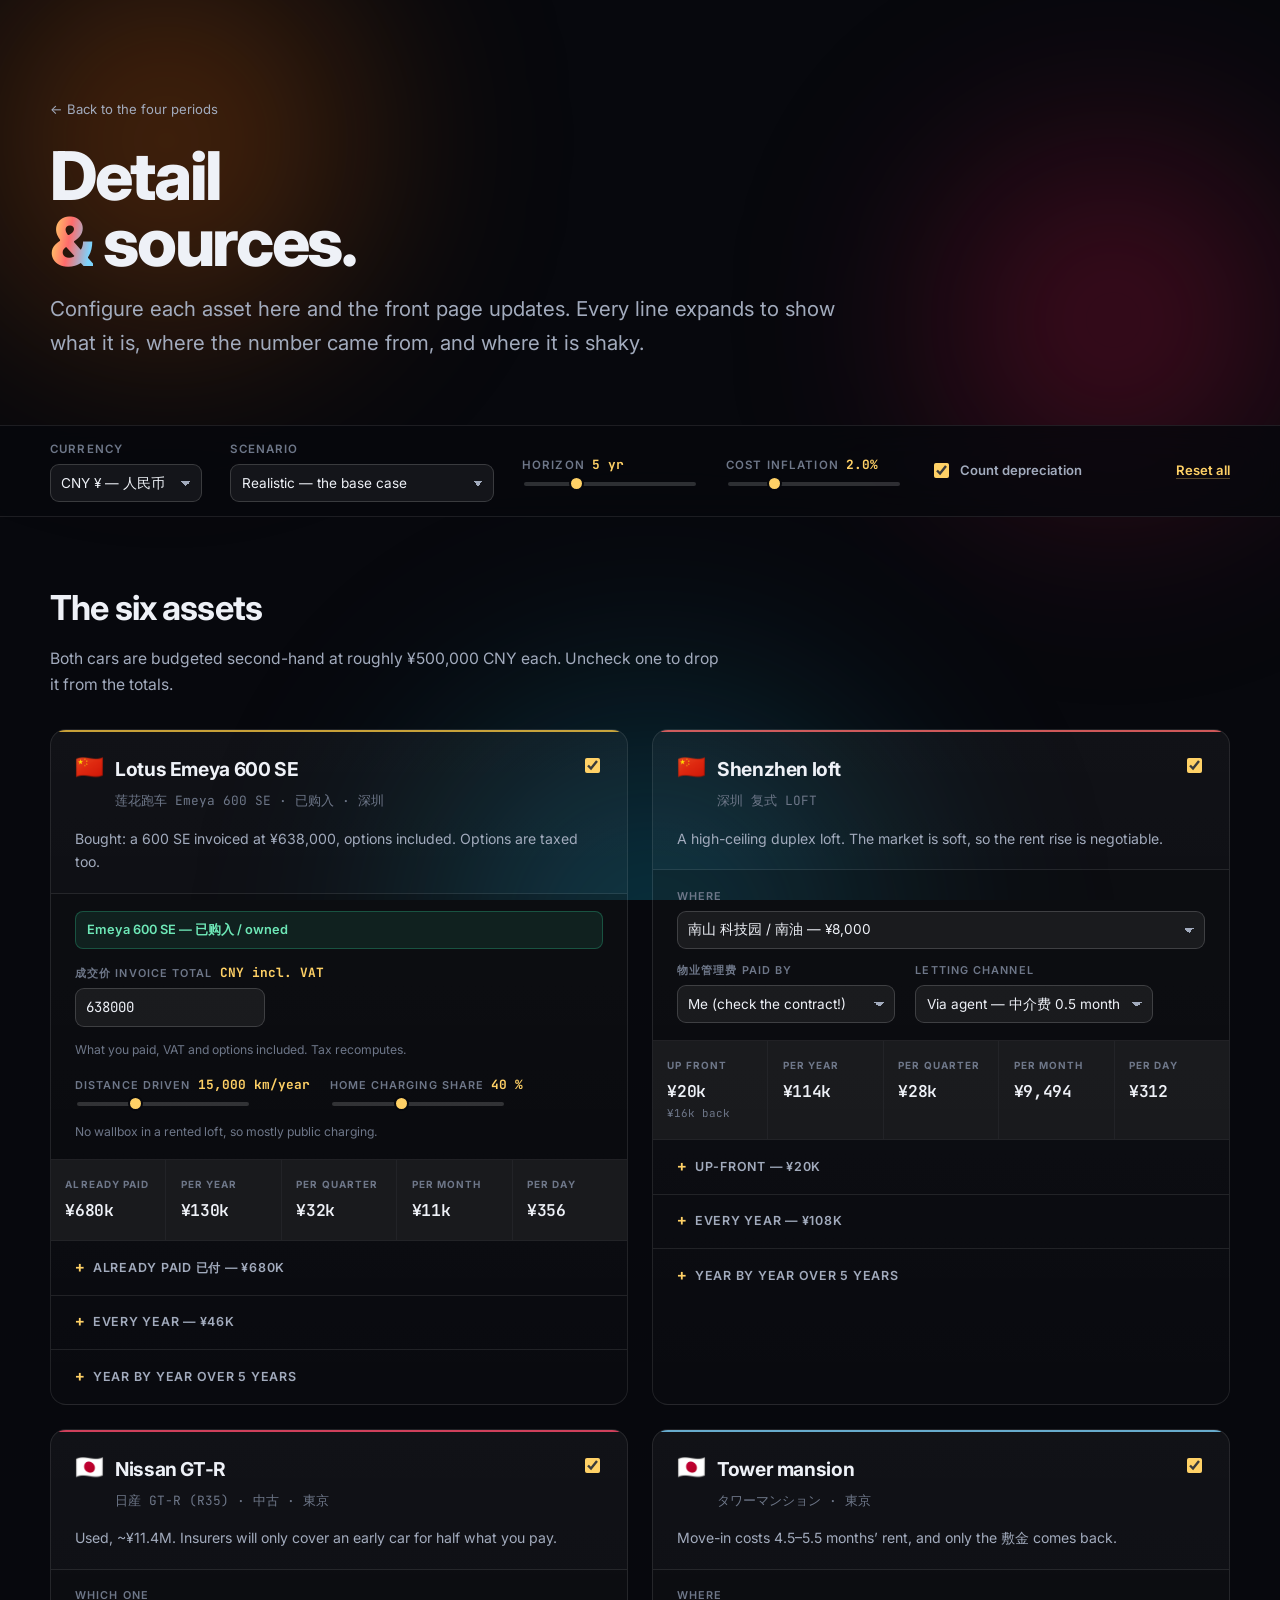
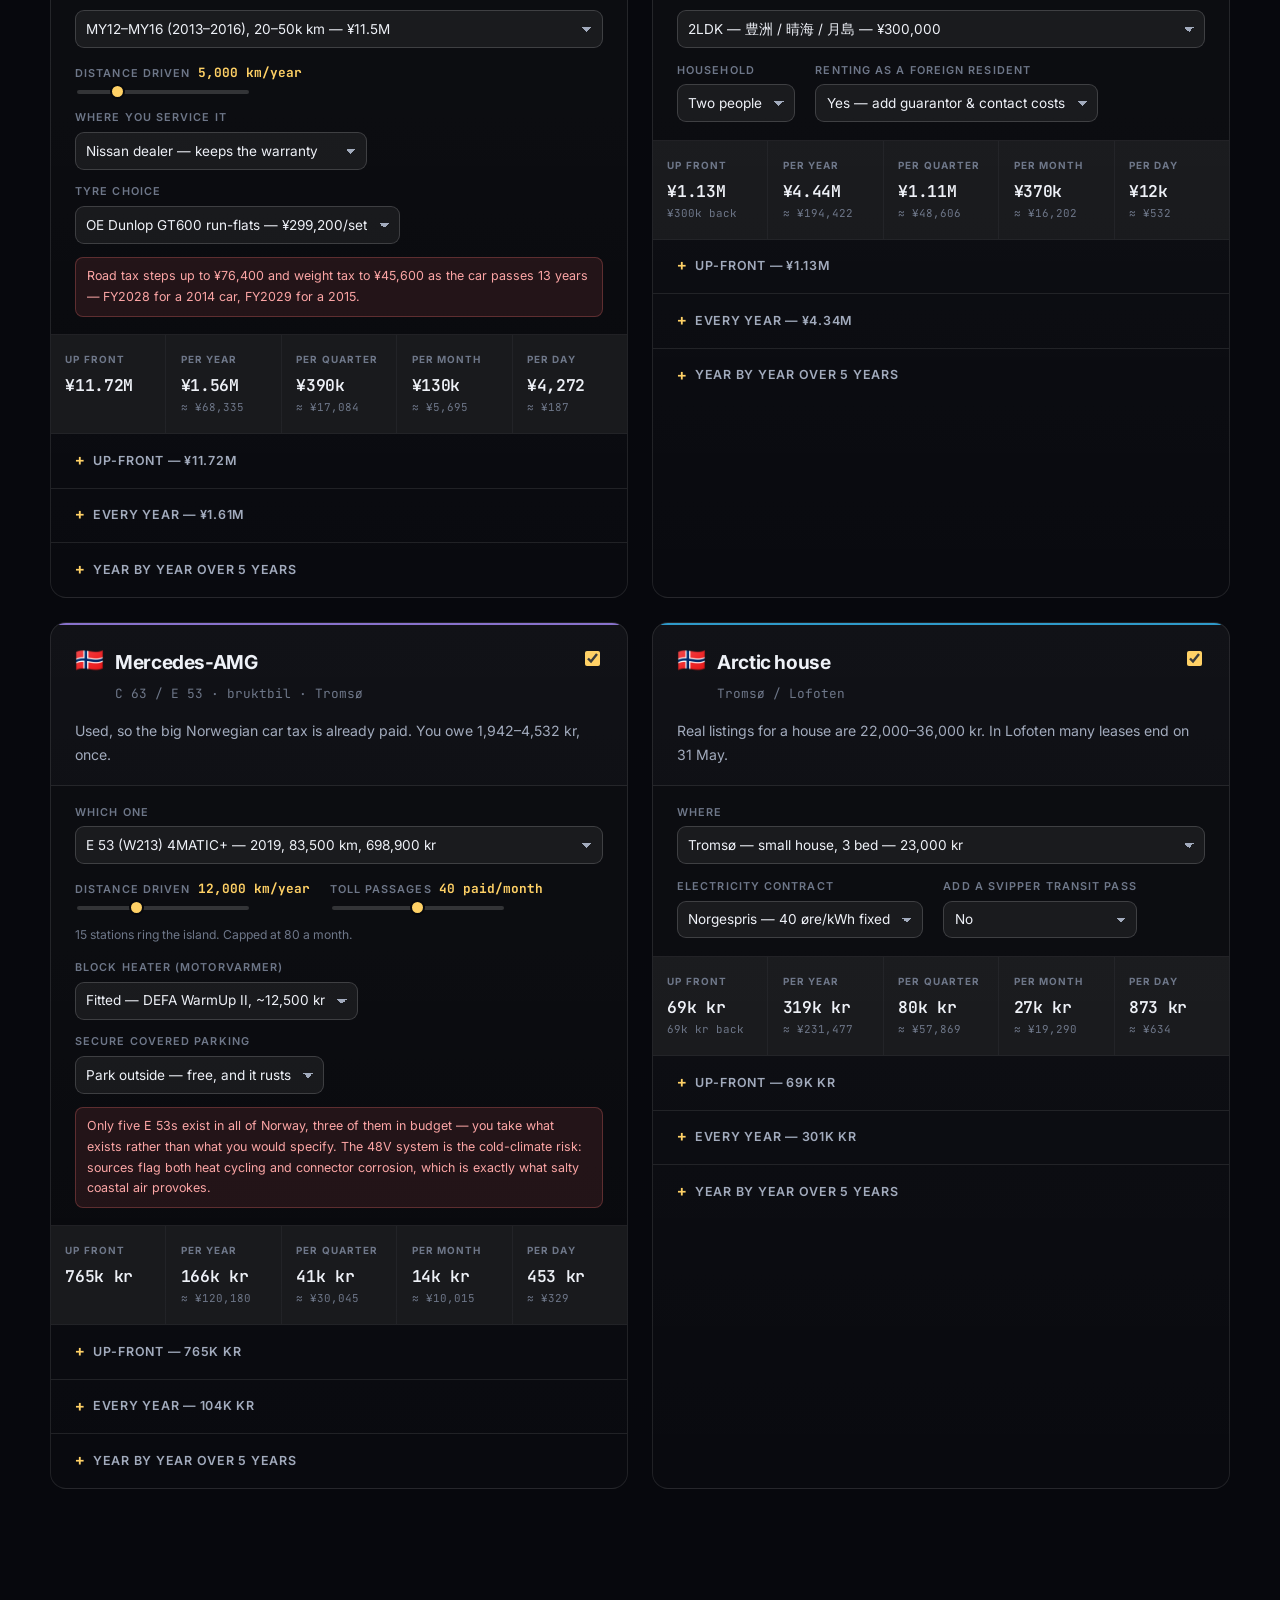
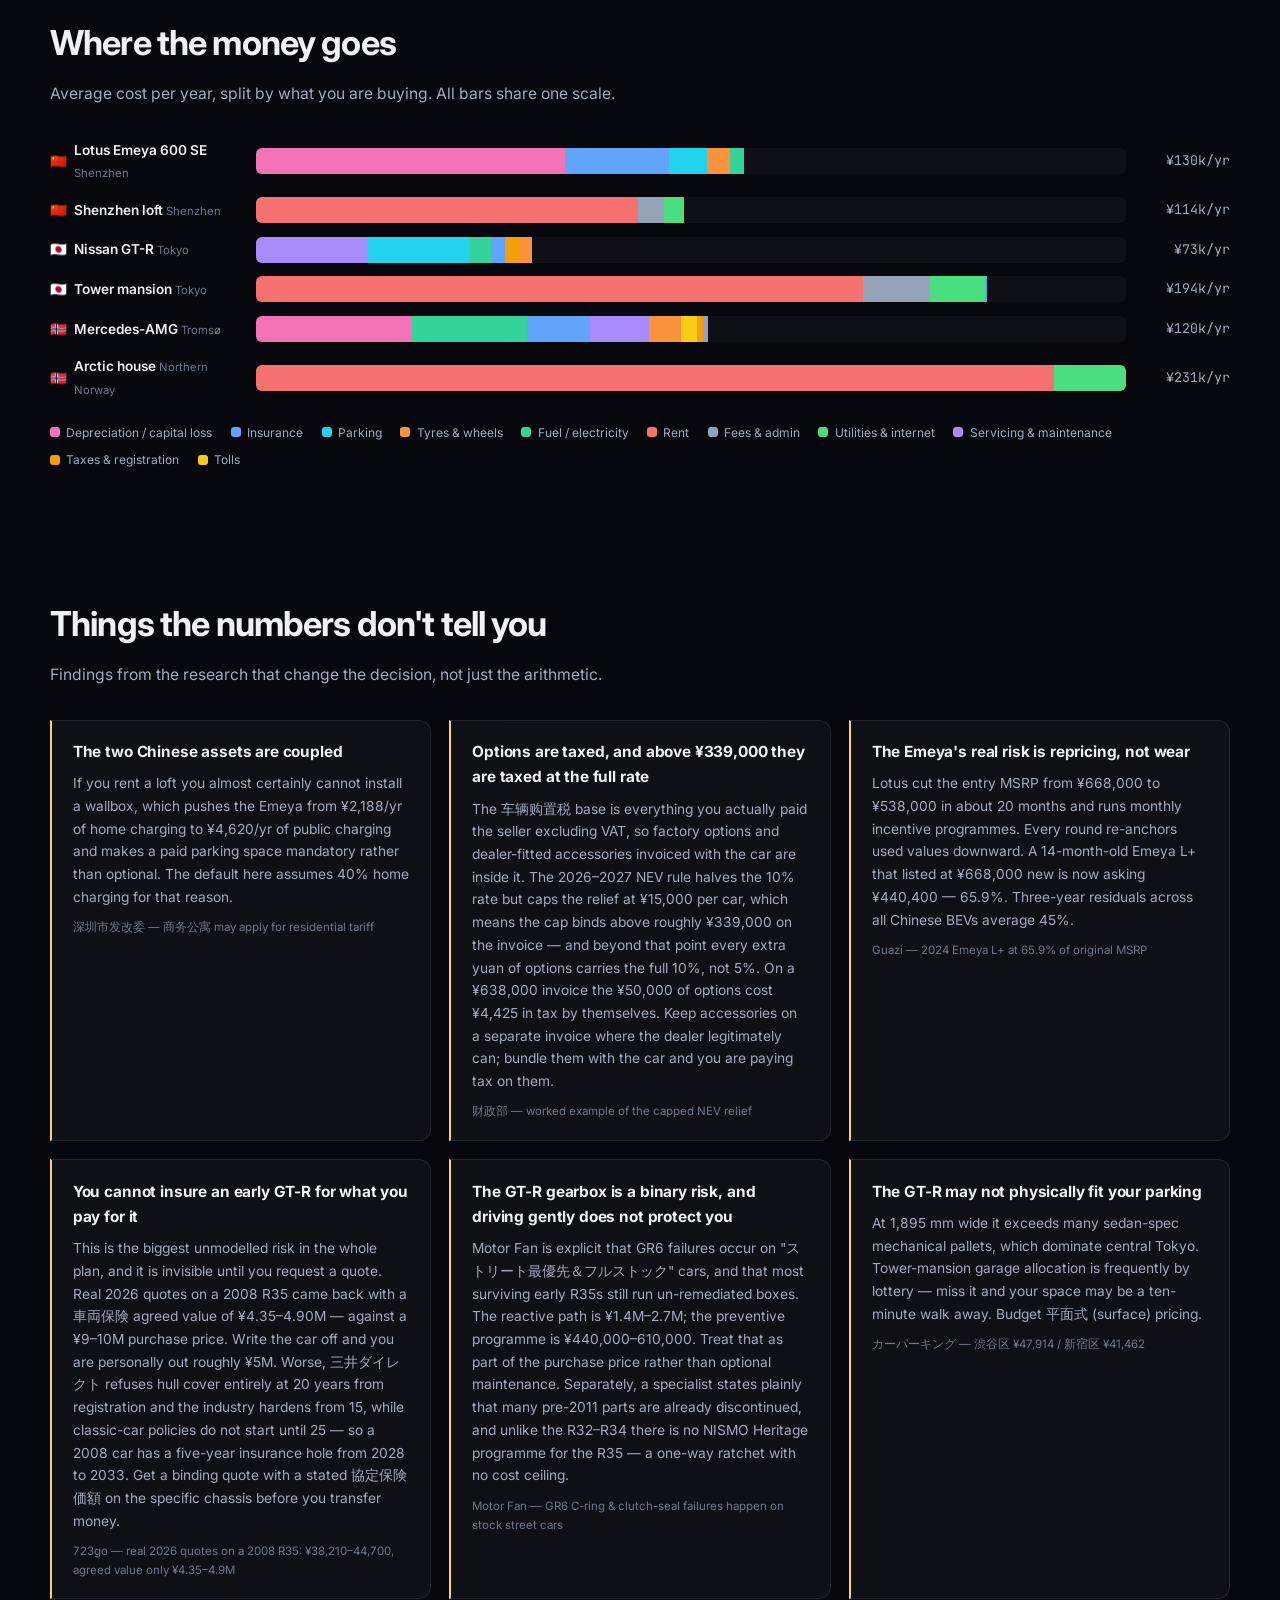
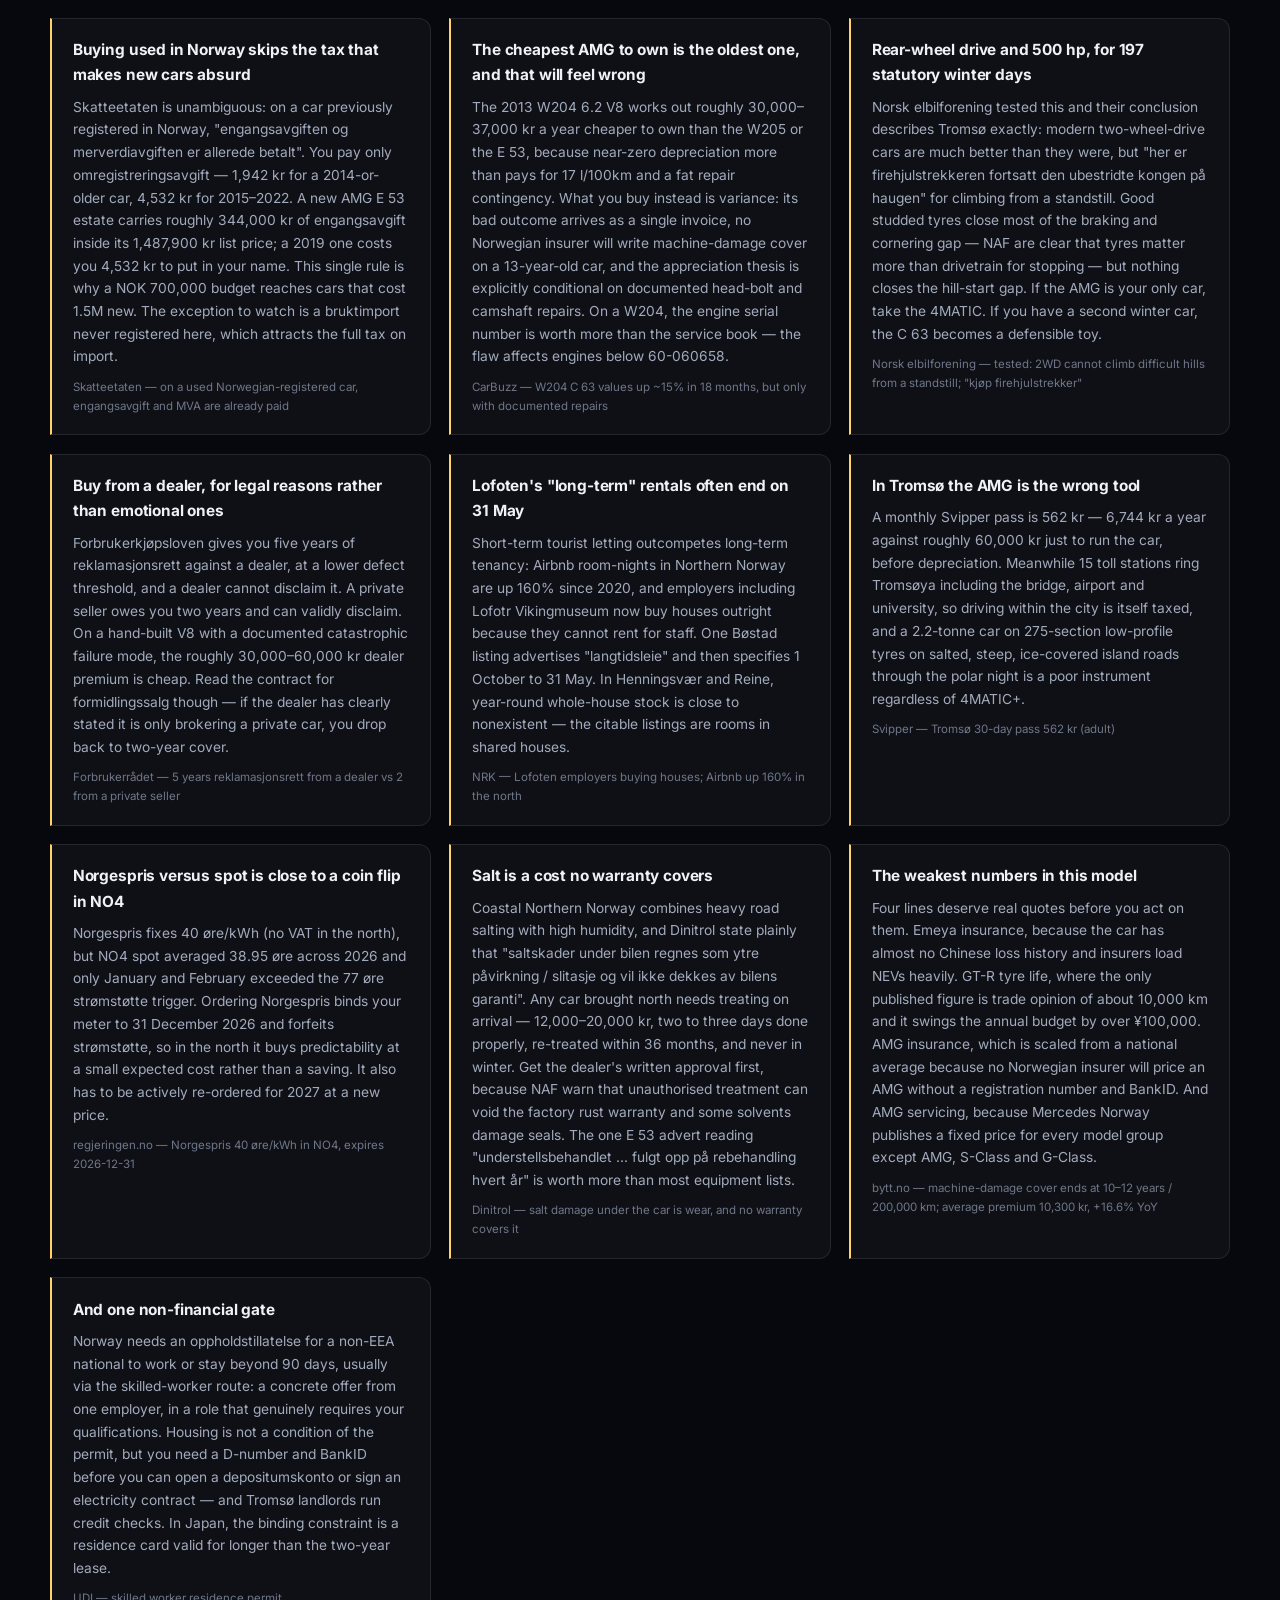
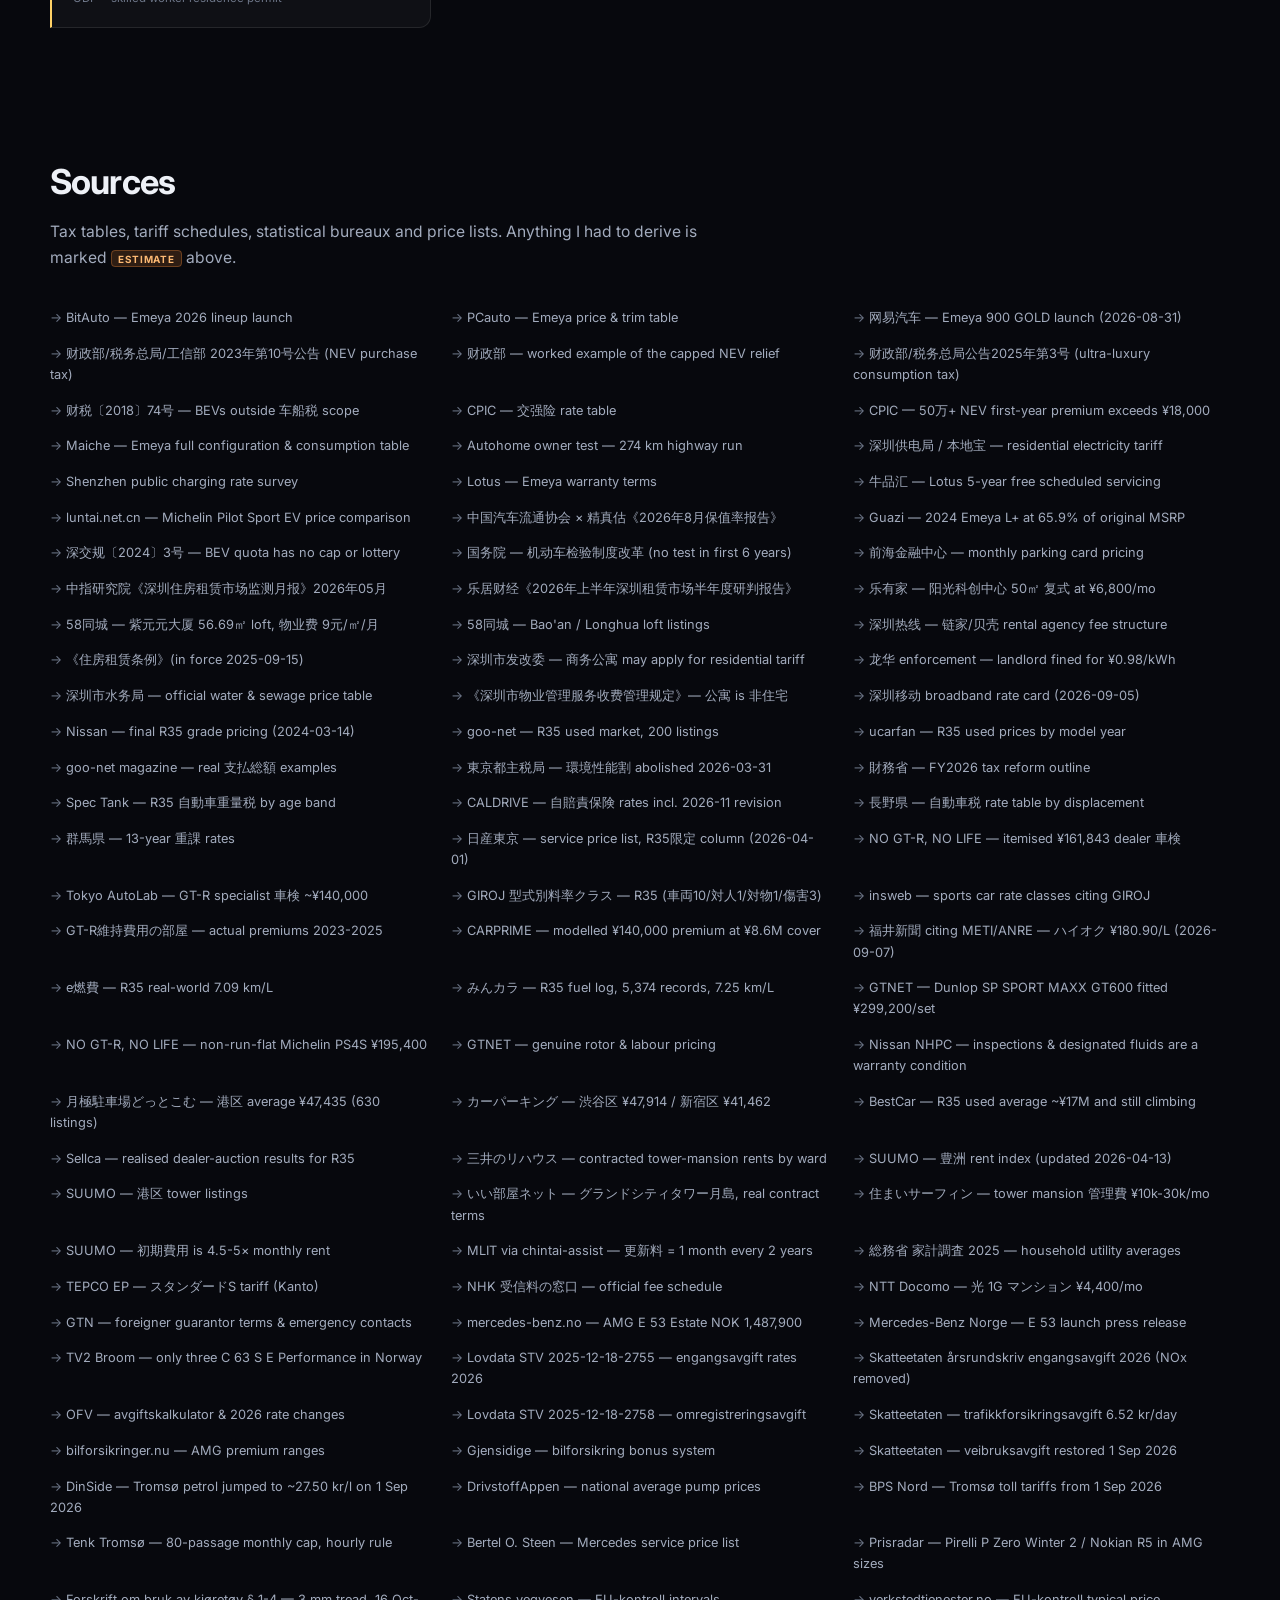
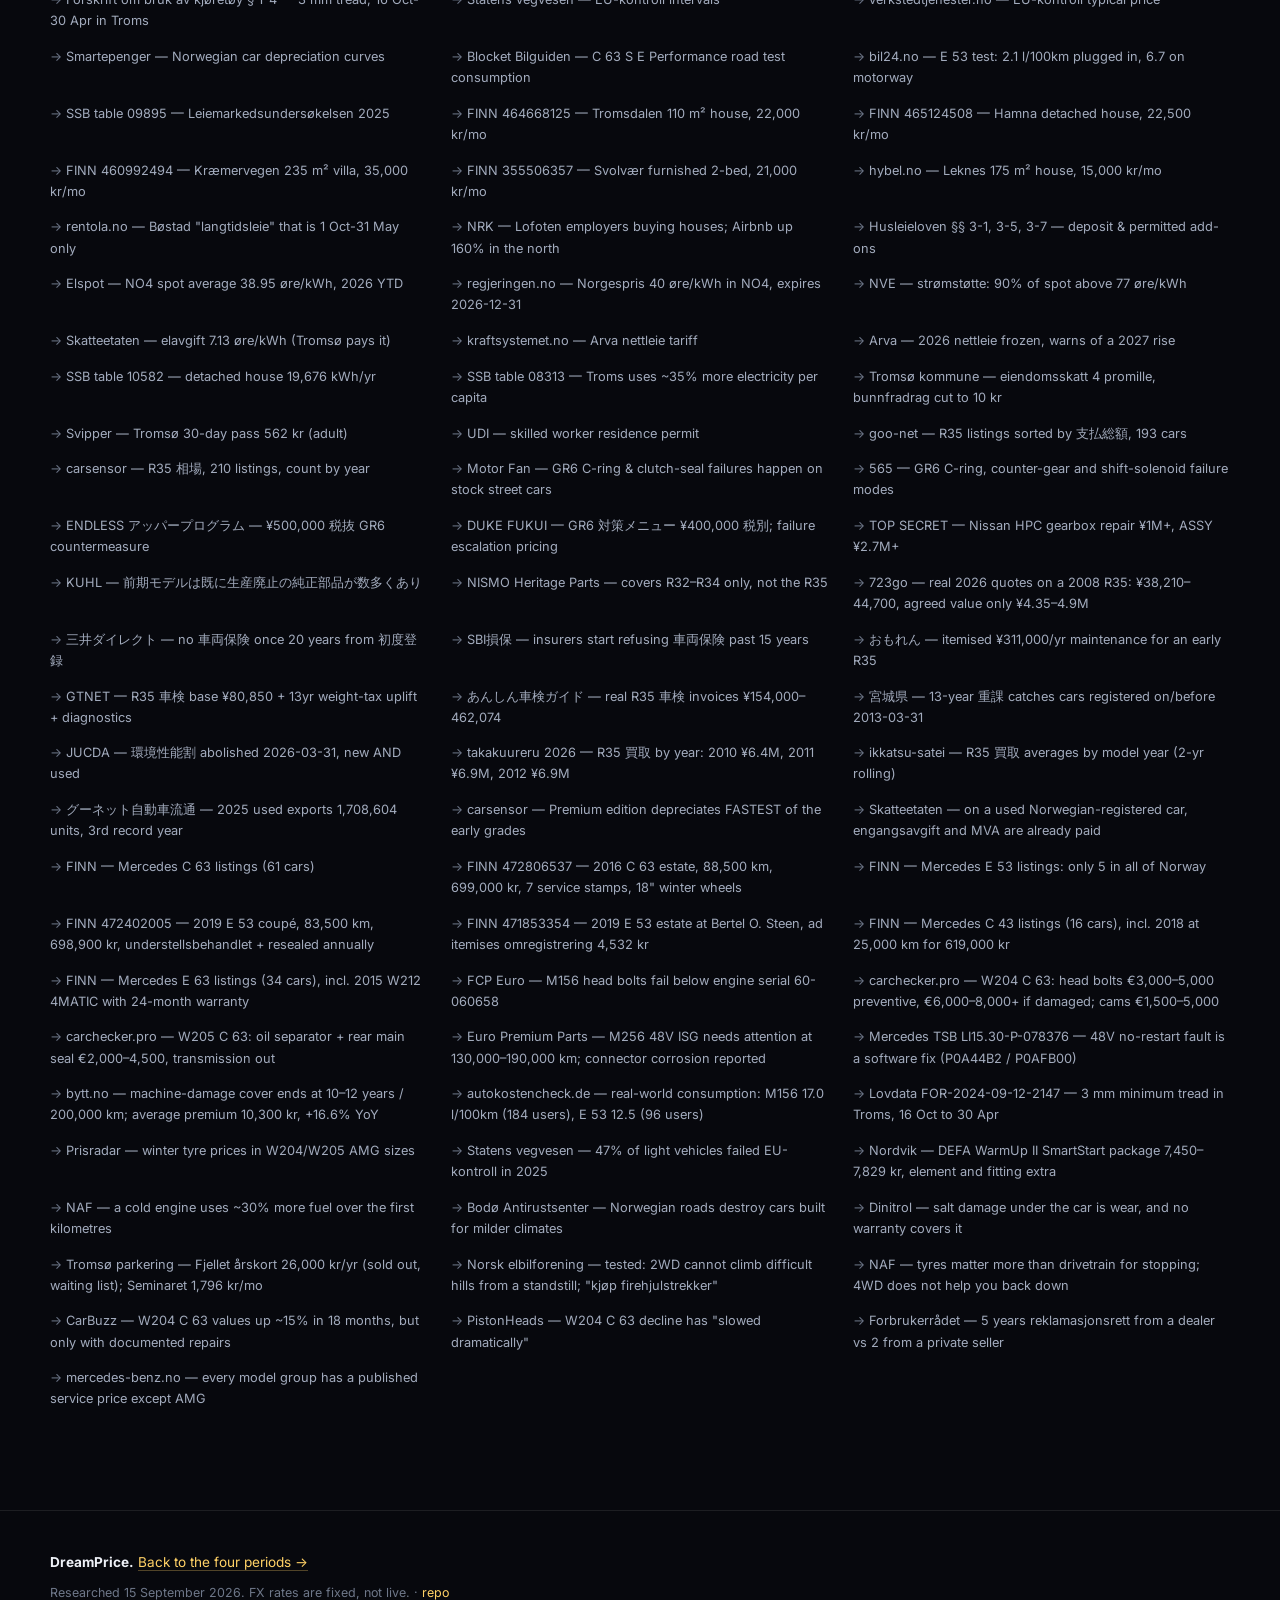
==== commit 6f54a689: "Cut or shorten the fine print Small captions were either meaningless or unreadable. Removed the ones" ====
--- a/details.html
+++ b/details.html
@@ -68,9 +68,8 @@
     <div class="section-head">
       <h2>The six assets</h2>
       <p>
-        Pick a trim, a model year, a district, a mileage. Both cars are budgeted second-hand at roughly
-        ¥500,000 CNY each — about ¥11.4M in Tokyo and NOK 695,000 in Tromsø. Uncheck an asset to drop it
-        from the totals.
+        Both cars are budgeted second-hand at roughly ¥500,000 CNY each. Uncheck one to drop it from
+        the totals.
       </p>
     </div>
     <div class="assets" id="assets"></div>
@@ -80,8 +79,7 @@
     <div class="section-head">
       <h2>Where the money goes</h2>
       <p>
-        Average annual cost of each asset over your horizon, split by what you are actually buying.
-        Bars share one scale, so the comparison is honest.
+        Average cost per year, split by what you are buying. All bars share one scale.
       </p>
     </div>
     <div class="chart" id="chart"></div>
@@ -100,9 +98,8 @@
     <div class="section-head">
       <h2>Sources</h2>
       <p>
-        Primary and official wherever one exists: tax tables, tariff schedules, statistical bureaux,
-        manufacturer price lists. Where only listings or trade estimates exist, the line is marked
-        <span class="pill est">estimate</span> above.
+        Tax tables, tariff schedules, statistical bureaux and price lists. Anything I had to derive is
+        marked <span class="pill est">estimate</span> above.
       </p>
     </div>
     <div class="sources" id="sources-list"></div>
@@ -114,10 +111,8 @@
   <div class="wrap">
     <p><strong>DreamPrice.</strong> <a href="./index.html">Back to the four periods →</a></p>
     <p class="muted">
-      Researched <time datetime="2026-09-15">15 September 2026</time>.
-      Conversion pivots on USD using Norges Bank and PBOC reference rates from
-      <time datetime="2026-09-14">14 September 2026</time>. FX moves; the model does not re-fetch.
-      <a href="https://github.com/ETOgaosion/DreamPrice">repo</a>
+      Researched <time datetime="2026-09-15">15 September 2026</time>. FX rates are fixed, not live.
+      · <a href="https://github.com/ETOgaosion/DreamPrice">repo</a>
     </p>
   </div>
 </footer>
--- a/assets/css/styles.css
+++ b/assets/css/styles.css
@@ -142,7 +142,6 @@
   font-family: var(--mono); font-size: clamp(1.9rem, 4.6vw, 2.7rem); font-weight: 600;
   letter-spacing: -0.035em; line-height: 1.05; margin-top: 0.4rem; color: var(--accent);
 }
-.period-note { margin: 0.3rem 0 0; font-size: 0.78rem; color: var(--ink-faint); }
 
 .period table { width: 100%; border-collapse: collapse; }
 .period td { padding: 0.62rem 1.5rem; vertical-align: middle; }
@@ -165,9 +164,15 @@
   padding-top: 0.8rem; padding-bottom: 0.9rem; background: rgba(0, 0, 0, 0.2);
 }
 .period tfoot td.v { font-size: 1rem; color: var(--accent); }
+/* Settings recap as chips — scannable, not a sentence to decode. */
 .periods-note {
-  grid-column: 1 / -1; margin: 0.4rem 0 0; font-size: 0.83rem; color: var(--ink-faint);
-  max-width: 80ch;
+  grid-column: 1 / -1; margin: 0.3rem 0 0;
+  display: flex; flex-wrap: wrap; gap: 0.4rem;
+}
+.periods-note span {
+  font-size: 0.74rem; color: var(--ink-dim); font-weight: 500;
+  border: 1px solid var(--line); border-radius: 999px; padding: 0.2rem 0.65rem;
+  background: var(--panel);
 }
 
 /* ---------- overview: one-off cost ---------- */
@@ -186,9 +191,14 @@
 }
 .upfront-val {
   font-family: var(--mono); font-size: clamp(1.8rem, 4.4vw, 2.5rem); font-weight: 600;
-  letter-spacing: -0.035em; margin: 0.35rem 0 0.5rem;
-}
-.upfront-note { margin: 0; font-size: 0.87rem; color: var(--ink-dim); max-width: 74ch; }
+  letter-spacing: -0.035em; margin: 0.35rem 0 0.85rem;
+}
+/* Three facts side by side instead of a paragraph explaining them. */
+.upfront-split { display: flex; flex-wrap: wrap; gap: 0.6rem 2.5rem; }
+.fact { display: flex; flex-direction: column; gap: 0.1rem; }
+.fact-l { font-size: 0.72rem; color: var(--ink-faint); font-weight: 600; }
+.fact-l i { font-style: normal; color: var(--ink-dim); margin-left: 0.3rem; }
+.fact-v { font-family: var(--mono); font-size: 1.05rem; font-weight: 600; }
 
 /* ---------- overview: how it works ---------- */
 .steps { display: grid; gap: 1.25rem; grid-template-columns: repeat(auto-fit, minmax(275px, 1fr)); }
@@ -295,6 +305,19 @@
   background: rgba(248, 113, 113, 0.1); border: 1px solid rgba(248, 113, 113, 0.28);
   border-radius: 8px; padding: 0.5rem 0.7rem;
 }
+.owned-tag {
+  flex: 1 1 100%; margin: 0; font-size: 0.8rem; font-weight: 600; color: #6ee7b7;
+  background: rgba(52, 211, 153, 0.1); border: 1px solid rgba(52, 211, 153, 0.28);
+  border-radius: 8px; padding: 0.45rem 0.7rem;
+}
+
+input.num {
+  appearance: textfield; background: var(--panel-2); color: var(--ink);
+  border: 1px solid var(--line-2); border-radius: 9px;
+  padding: 0.42rem 0.65rem; font: inherit; font-family: var(--mono); font-size: 0.88rem;
+  width: 100%; max-width: 190px;
+}
+input.num:focus-visible { outline: 2px solid var(--accent); outline-offset: 2px; }
 
 .kpis { display: grid; grid-template-columns: repeat(auto-fit, minmax(84px, 1fr)); gap: 1px; background: var(--line); }
 .kpi { background: rgba(0, 0, 0, 0.24); padding: 1rem 0.9rem; }
@@ -324,7 +347,12 @@
 .li-lbl { font-size: 0.86rem; flex: 1; }
 .li-amt { font-family: var(--mono); font-size: 0.85rem; white-space: nowrap; }
 .li-amt.zero { color: var(--ink-faint); }
-.li-note { font-size: 0.79rem; color: var(--ink-dim); margin: 0.4rem 0 0; padding-left: 0.1rem; border-left: 2px solid var(--line-2); padding-left: 0.7rem; }
+/* Notes carry the actual reasoning, so they get body-text legibility rather
+   than fine-print treatment. */
+.li-note {
+  font-size: 0.85rem; line-height: 1.6; color: var(--ink-dim); margin: 0.45rem 0 0;
+  border-left: 2px solid var(--line-2); padding-left: 0.75rem;
+}
 .li-src { font-size: 0.72rem; margin-top: 0.35rem; }
 .li-src a { color: var(--ink-faint); border-bottom-color: transparent; }
 .li-src a:hover { color: var(--accent); }
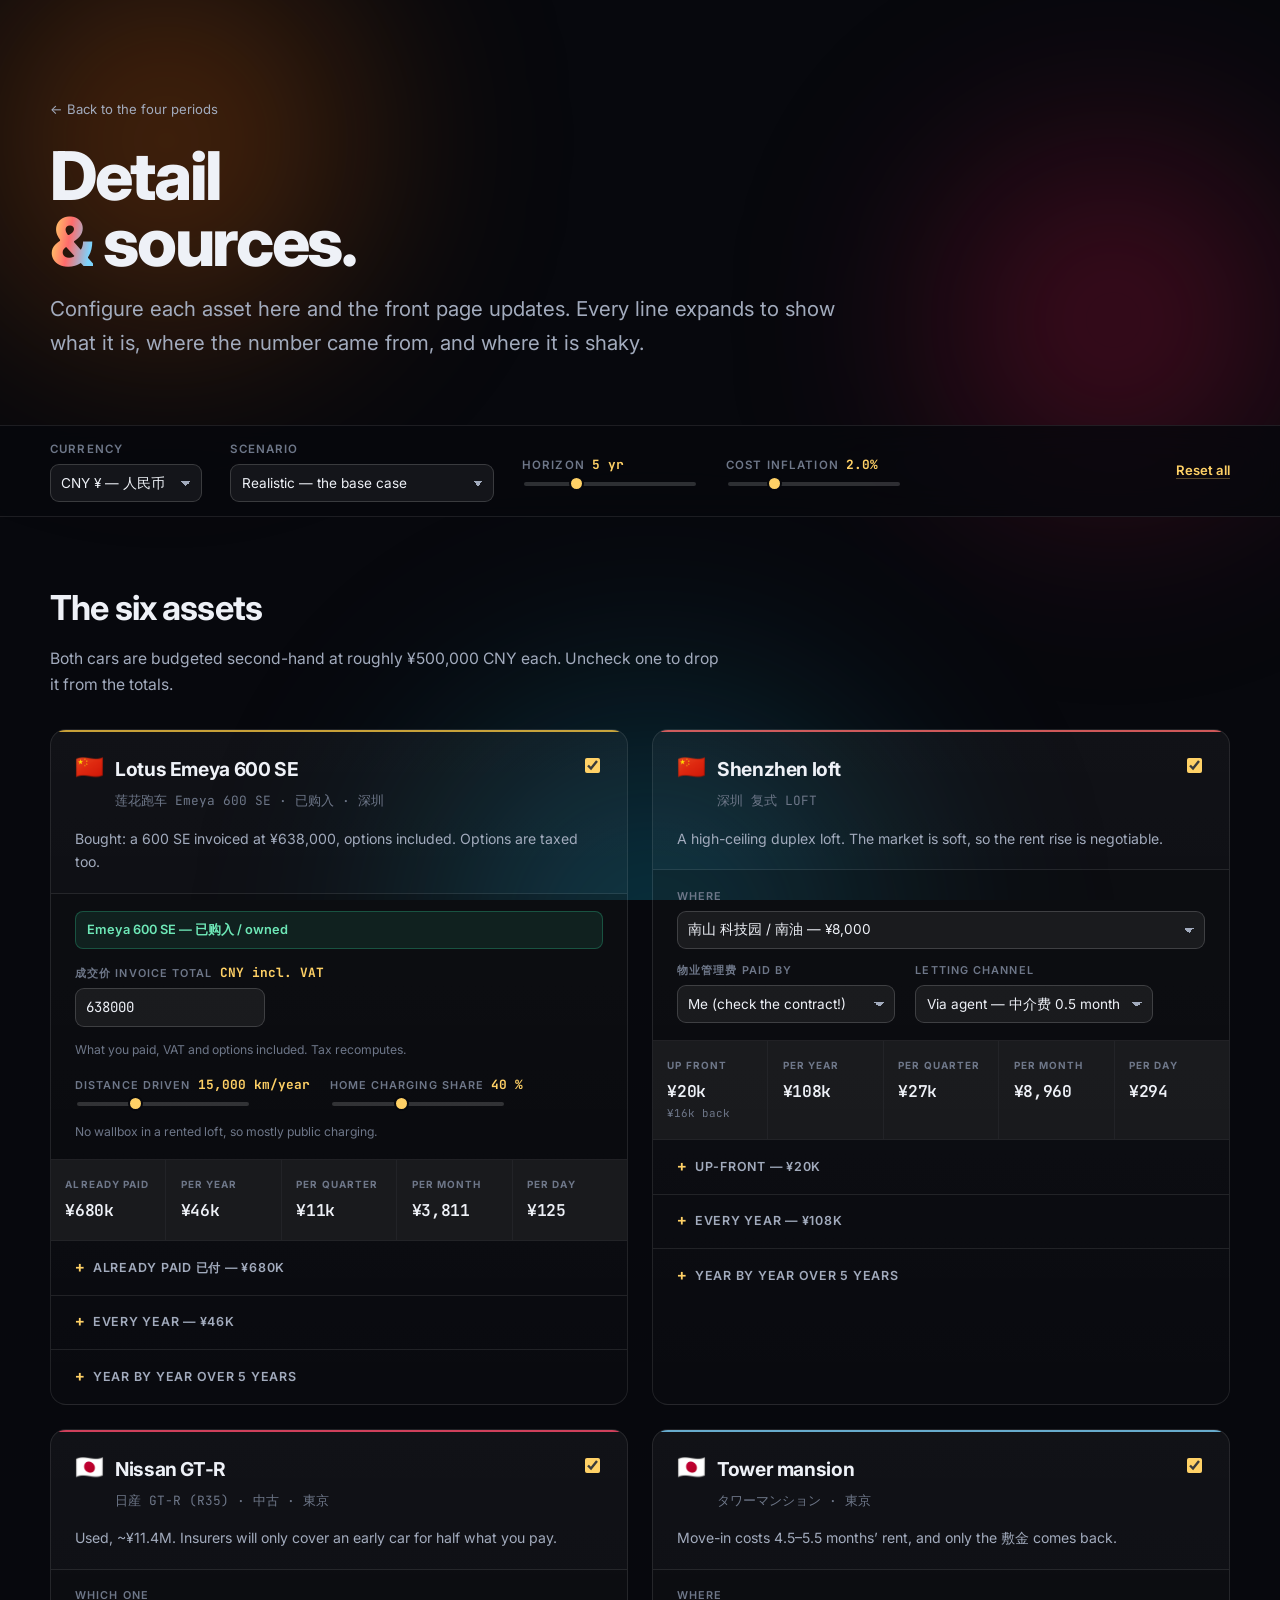
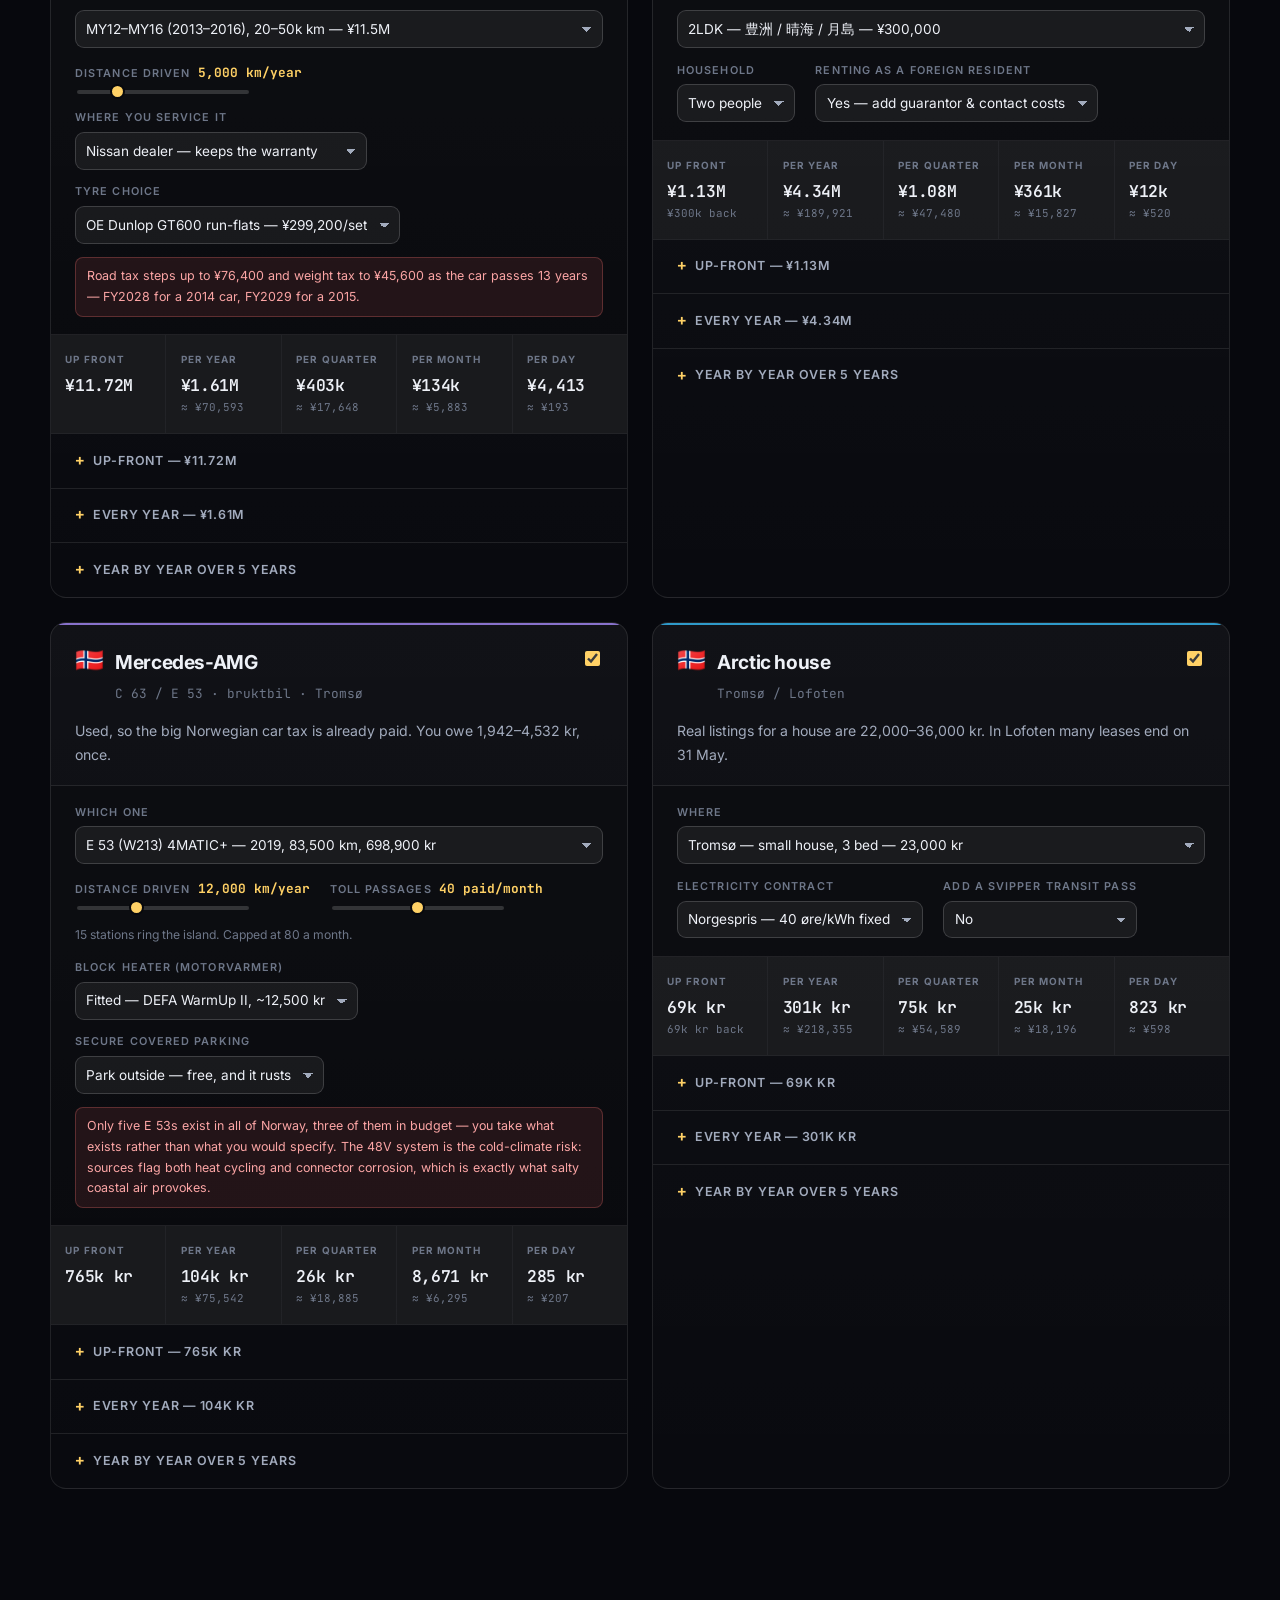
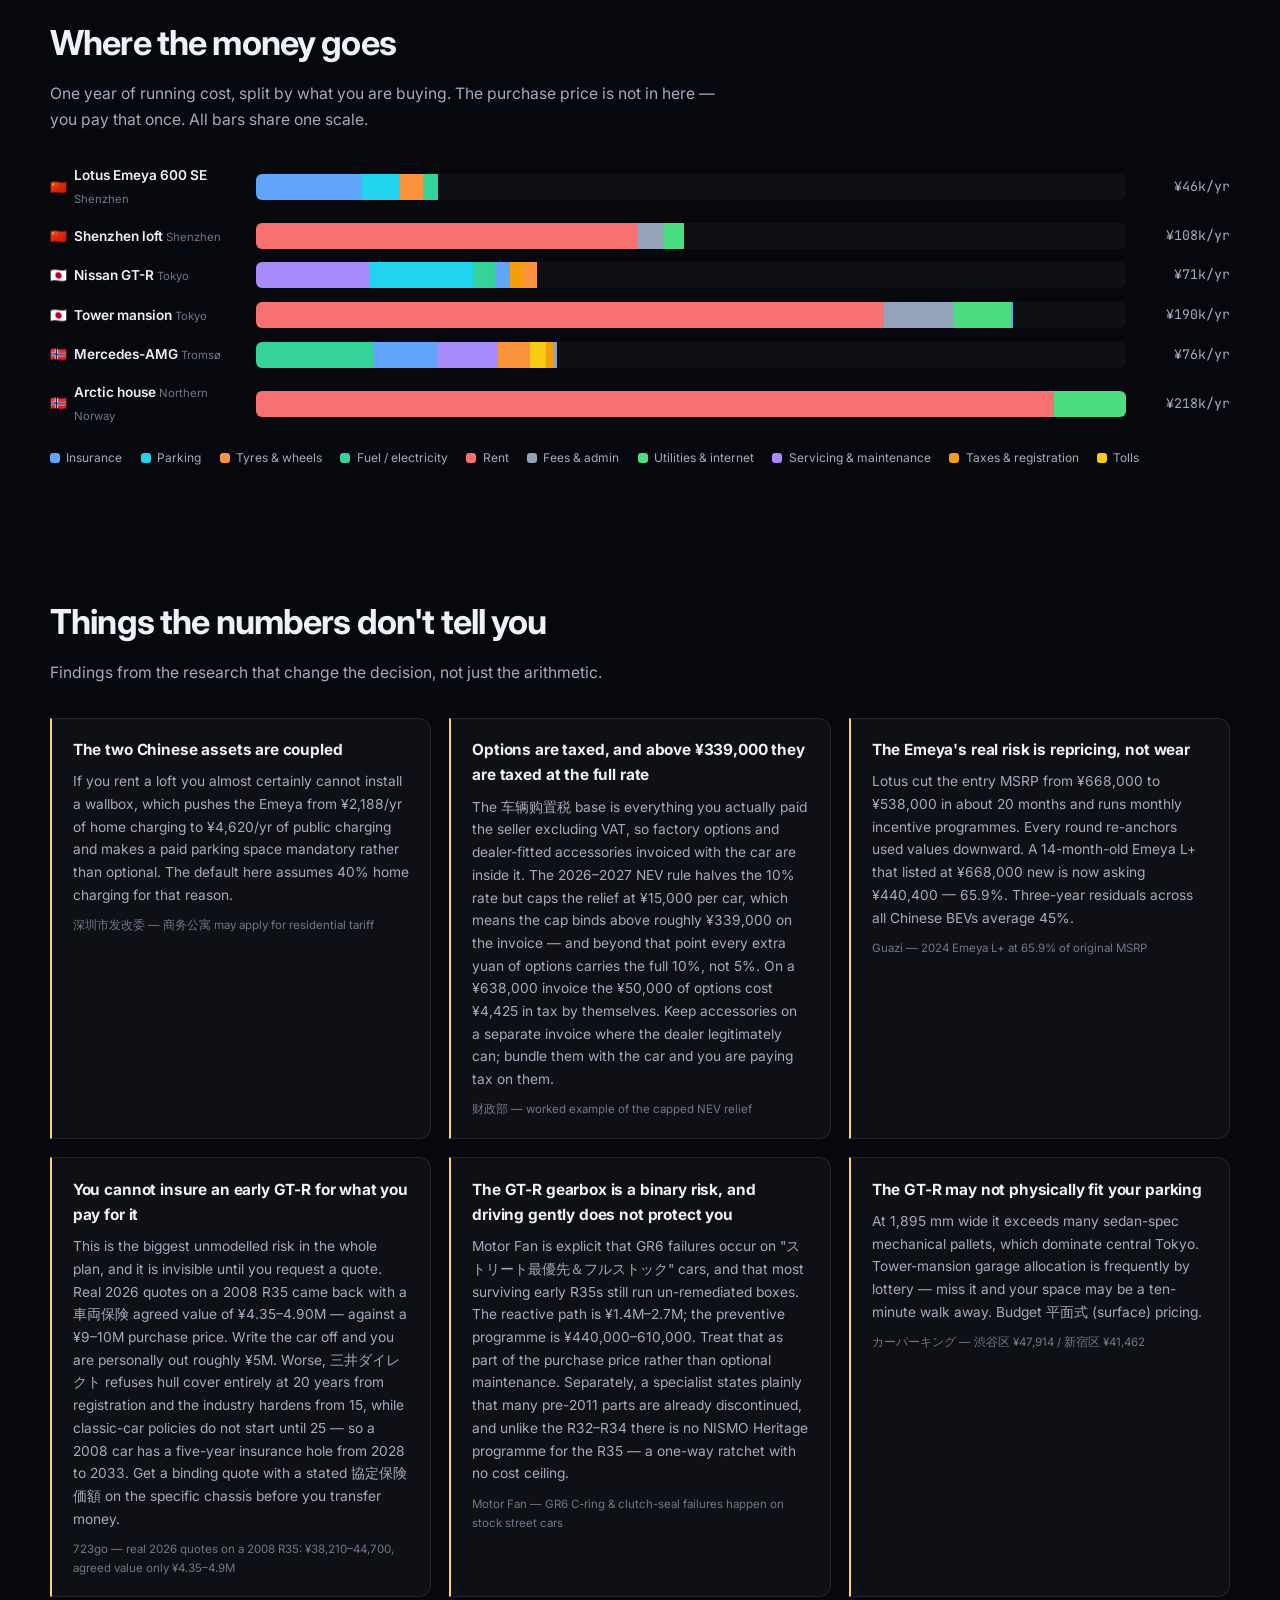
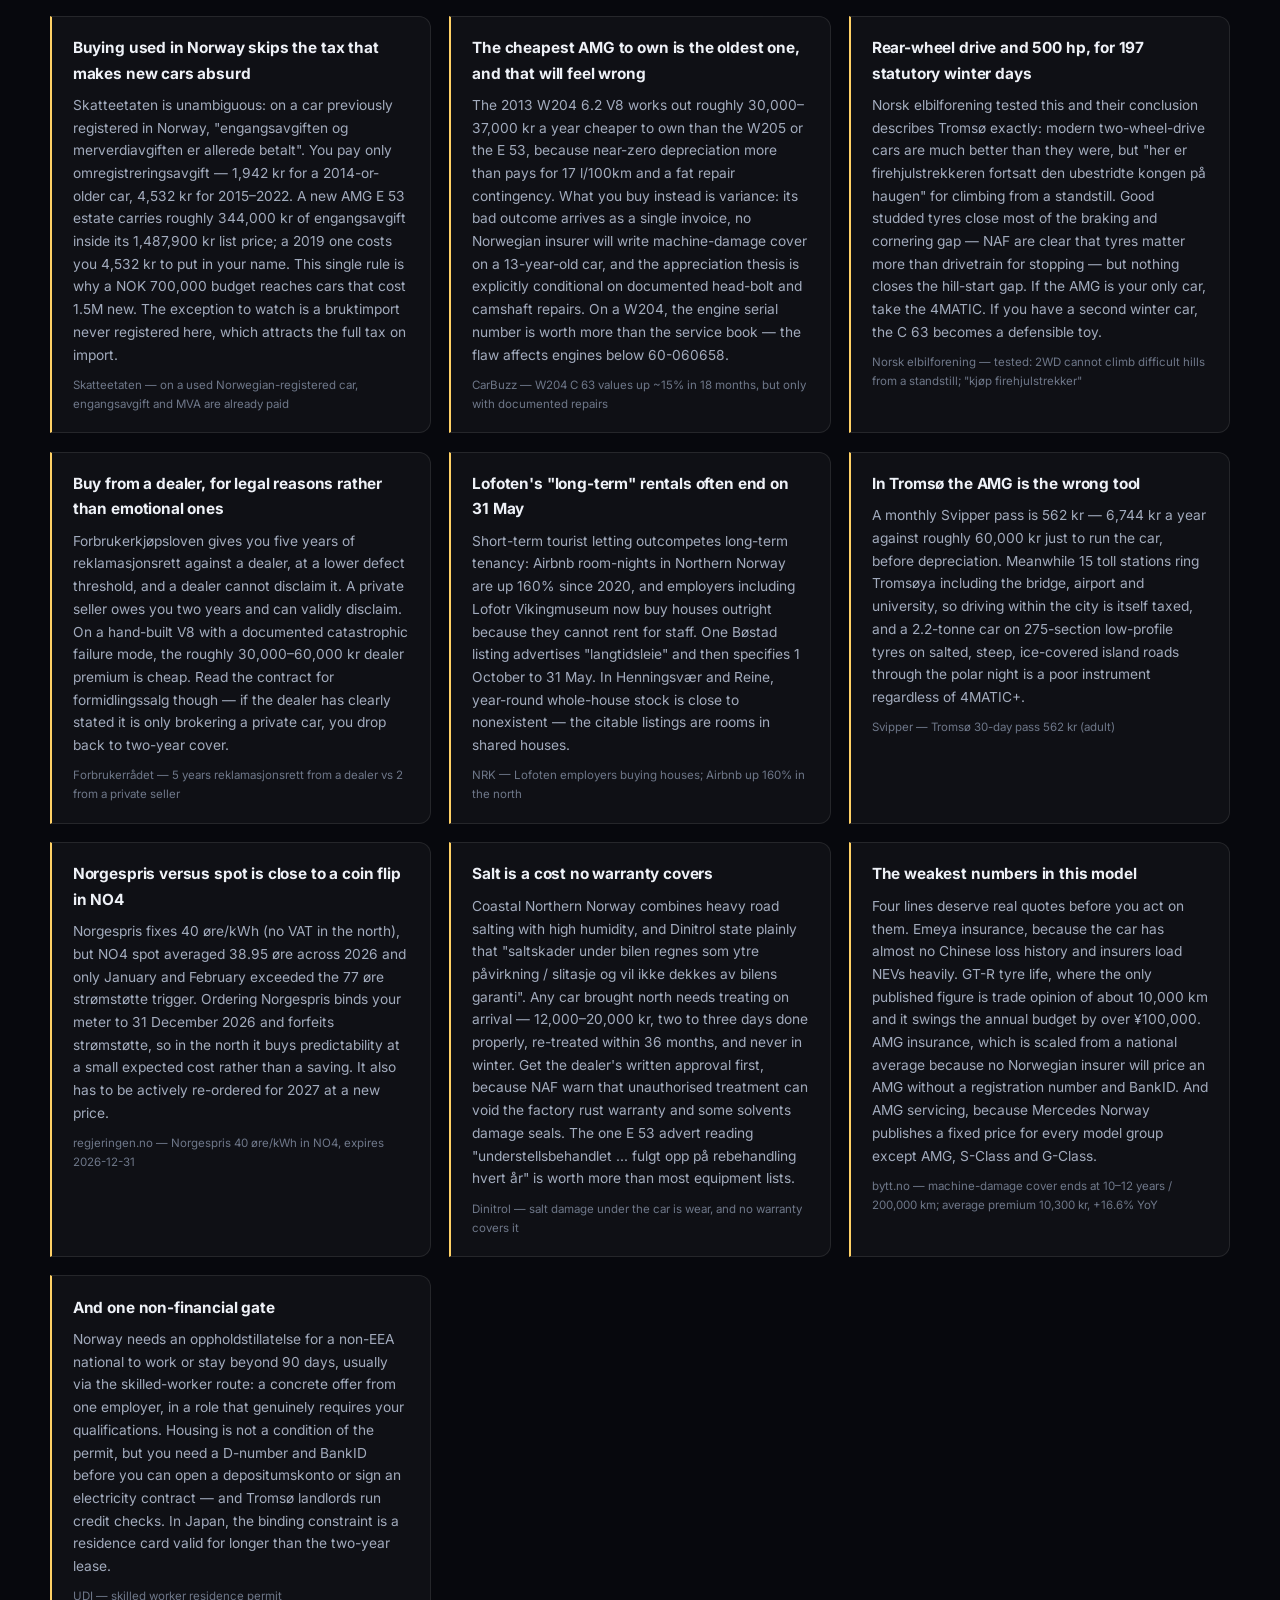
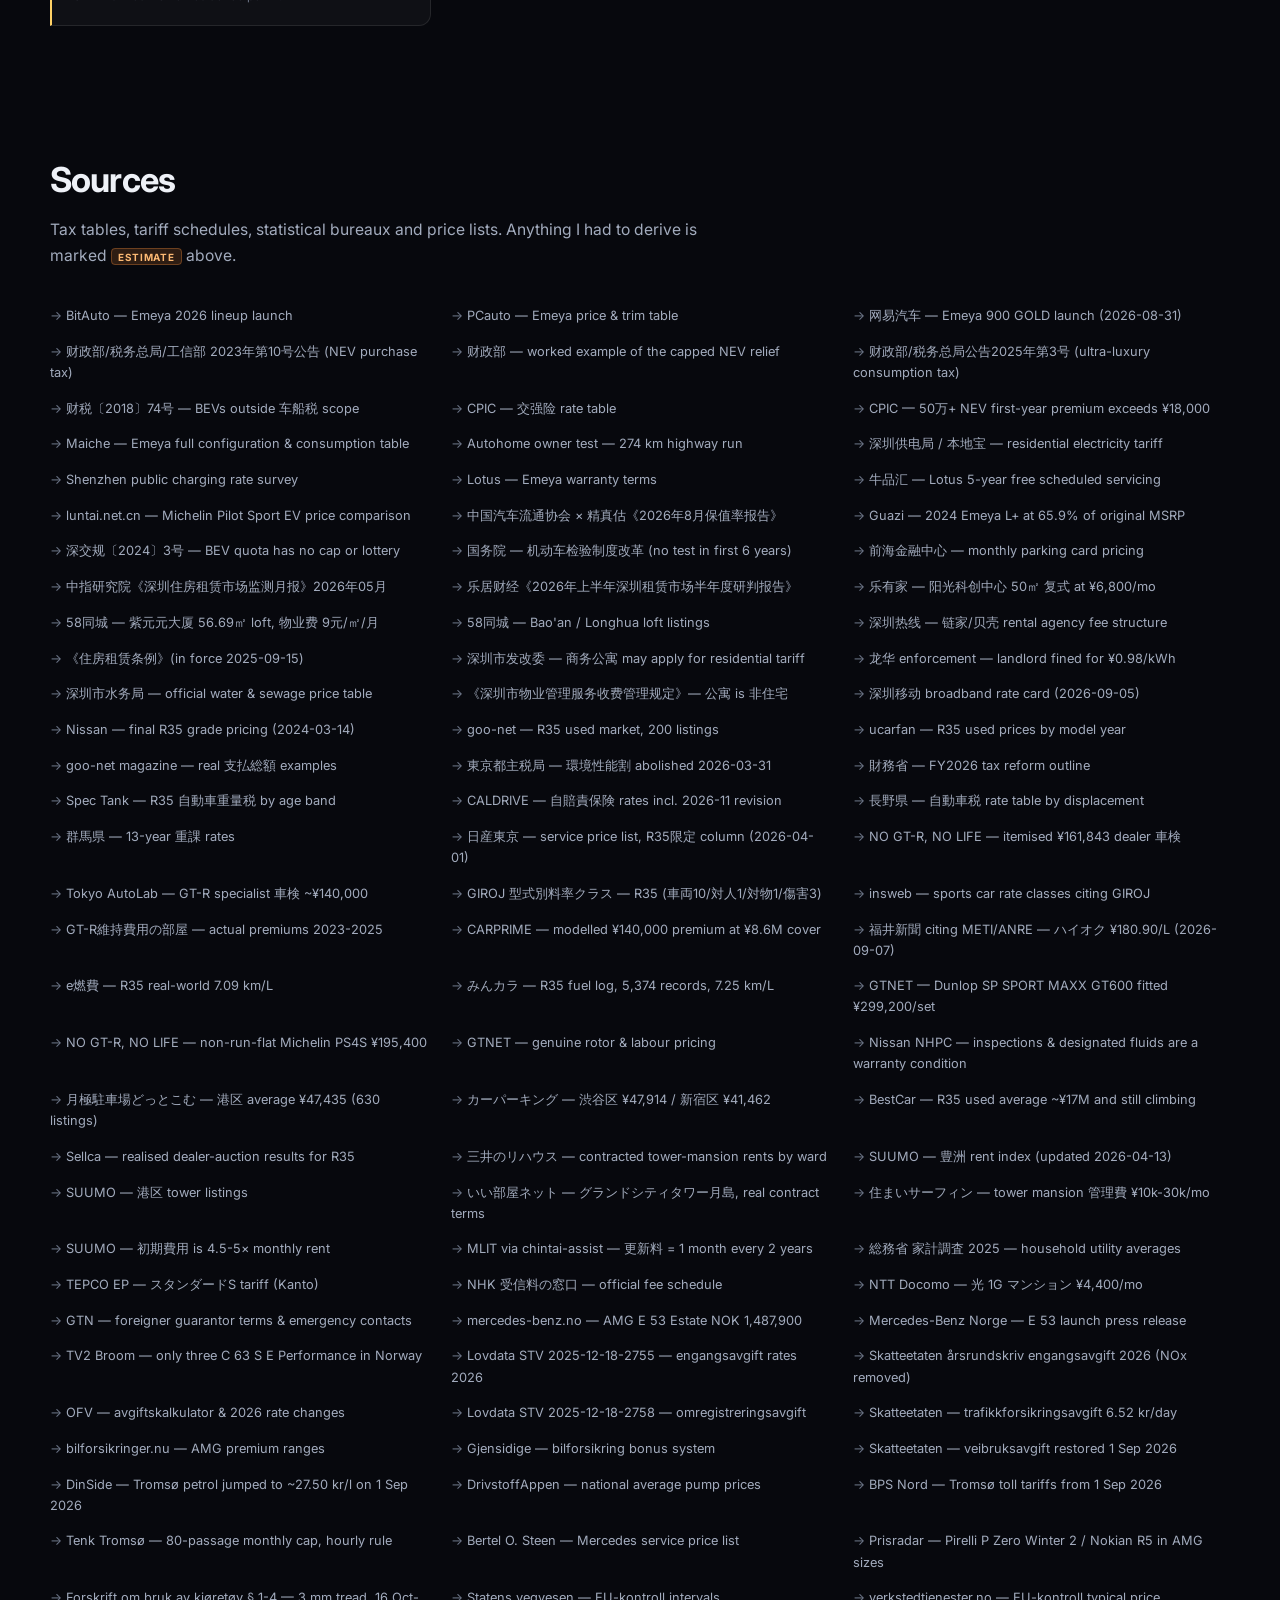
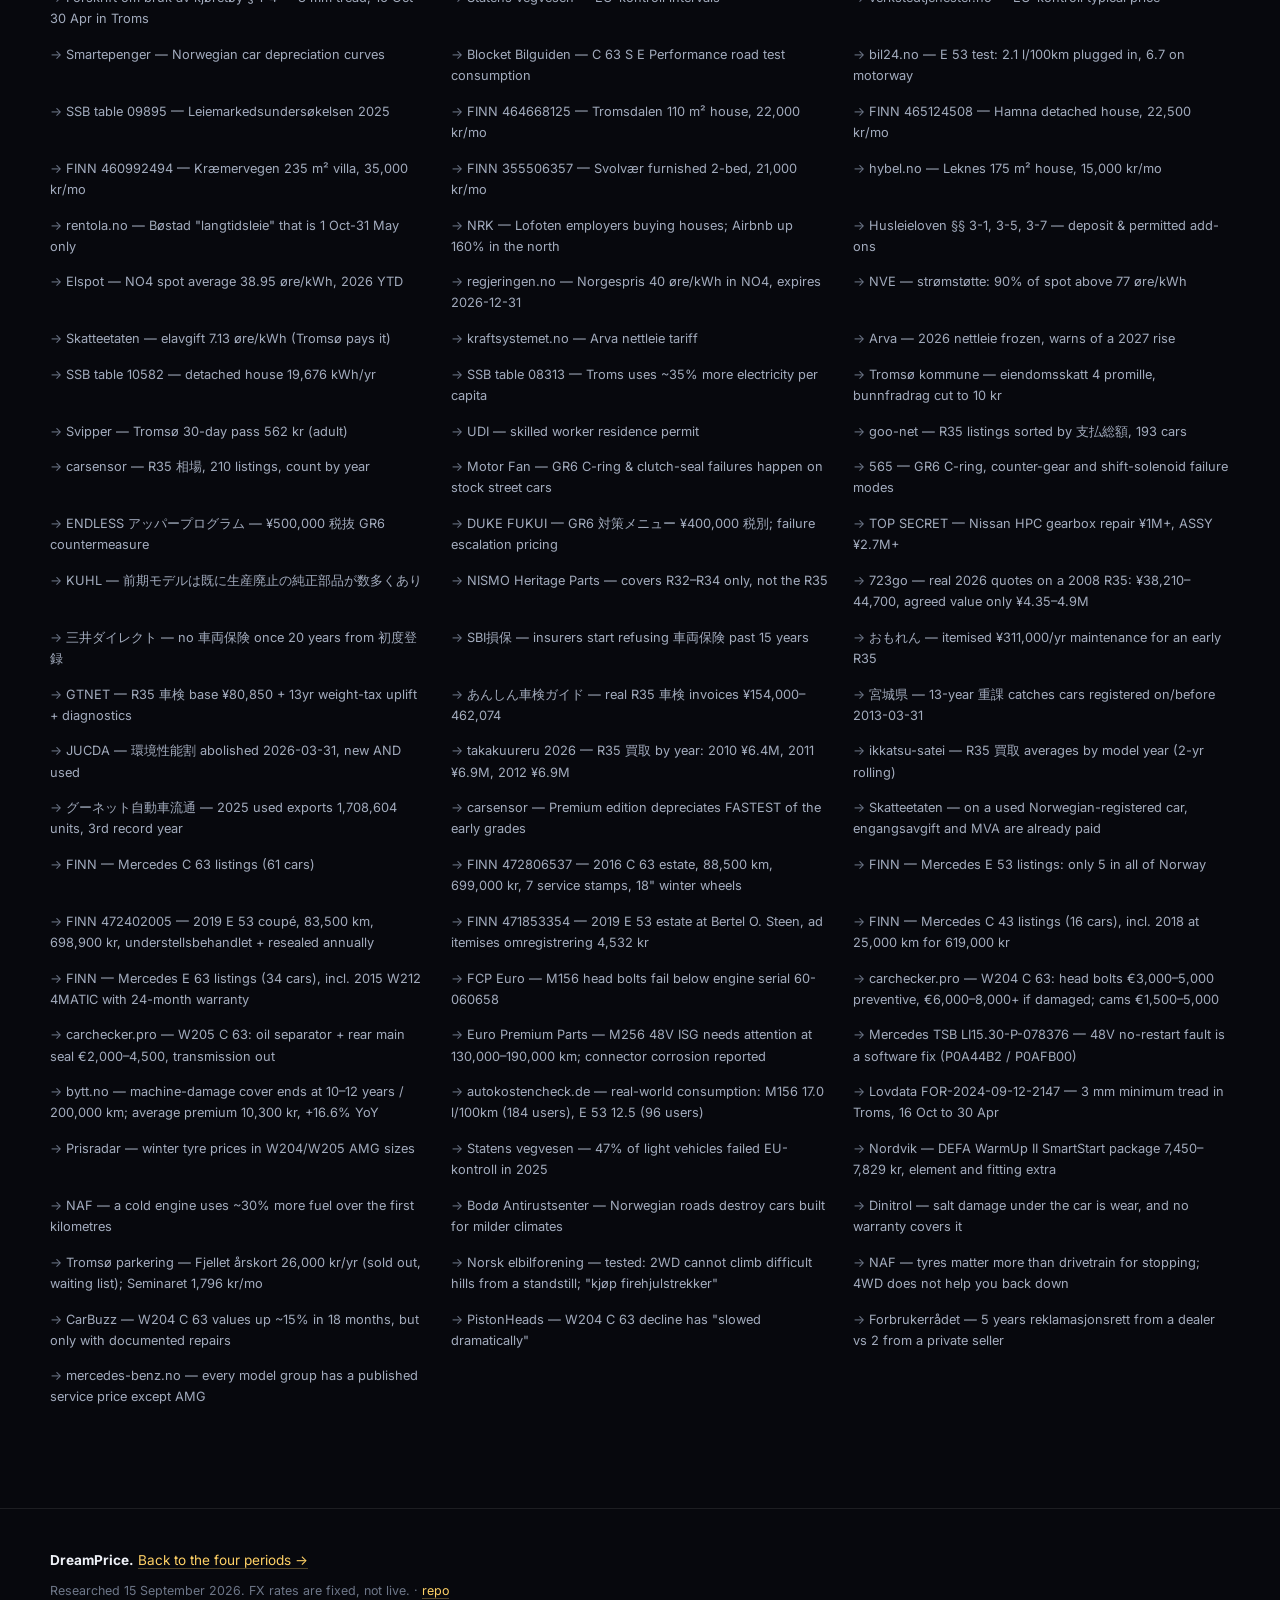
==== commit d7620d6a: "Cars are bought once: drop depreciation and the multi-year average A car is a one-off purchase, and " ====
--- a/details.html
+++ b/details.html
@@ -54,10 +54,6 @@
       <span>Cost inflation <b id="inflation-out">2%</b></span>
       <input type="range" id="inflation" min="0" max="8" step="0.5" value="2" />
     </label>
-    <label class="ctl toggle">
-      <input type="checkbox" id="capital" checked />
-      <span>Count depreciation</span>
-    </label>
     <button class="ctl-link" id="reset" type="button">Reset all</button>
   </div>
 </nav>
@@ -79,7 +75,8 @@
     <div class="section-head">
       <h2>Where the money goes</h2>
       <p>
-        Average cost per year, split by what you are buying. All bars share one scale.
+        One year of running cost, split by what you are buying. The purchase price is not in here —
+        you pay that once. All bars share one scale.
       </p>
     </div>
     <div class="chart" id="chart"></div>
--- a/assets/css/styles.css
+++ b/assets/css/styles.css
@@ -353,6 +353,23 @@
   font-size: 0.85rem; line-height: 1.6; color: var(--ink-dim); margin: 0.45rem 0 0;
   border-left: 2px solid var(--line-2); padding-left: 0.75rem;
 }
+.li { border-radius: 8px; transition: background 0.12s ease; }
+.li:hover, .li:focus-visible {
+  background: rgba(255, 255, 255, 0.035);
+  outline: none; cursor: help;
+  box-shadow: inset 2px 0 0 var(--accent);
+}
+
+/* A visible link on every calculated line. */
+.li-link {
+  flex: 0 0 auto; border: 1px solid var(--line-2); border-radius: 999px;
+  padding: 0.05rem 0.5rem; font-size: 0.62rem; font-weight: 700;
+  letter-spacing: 0.08em; text-transform: uppercase; color: var(--ink-faint);
+  background: var(--panel); text-decoration: none;
+}
+.li-link::after { content: ' ↗'; letter-spacing: 0; }
+.li-link:hover { color: #0b0c12; background: var(--accent); border-color: var(--accent); }
+
 .li-src { font-size: 0.72rem; margin-top: 0.35rem; }
 .li-src a { color: var(--ink-faint); border-bottom-color: transparent; }
 .li-src a:hover { color: var(--accent); }
@@ -392,6 +409,58 @@
 .sources a:hover { color: var(--accent); }
 .sources a::before { content: '→ '; color: var(--ink-faint); }
 
+/* ---------- hover card: the evidence behind a number ---------- */
+.hovercard {
+  position: fixed; z-index: 90; width: min(400px, calc(100vw - 20px));
+  background: #10121b; border: 1px solid var(--line-2); border-radius: 12px;
+  box-shadow: 0 20px 50px rgba(0, 0, 0, 0.6); padding: 0.9rem 1rem;
+  pointer-events: none; font-size: 0.8rem; line-height: 1.5;
+}
+.hovercard[hidden] { display: none; }
+.hc-title {
+  font-weight: 700; font-size: 0.86rem; margin-bottom: 0.5rem; line-height: 1.35;
+  padding-bottom: 0.5rem; border-bottom: 1px solid var(--line);
+}
+.hc-amt {
+  font-family: var(--mono); font-size: 1.3rem; font-weight: 600; color: var(--accent);
+  letter-spacing: -0.02em; display: flex; align-items: baseline; gap: 0.5rem;
+}
+.hc-amt span { font-family: Inter, sans-serif; font-size: 0.72rem; color: var(--ink-faint); font-weight: 500; }
+.hc-sec {
+  font-size: 0.62rem; letter-spacing: 0.12em; text-transform: uppercase;
+  color: var(--ink-faint); font-weight: 700; margin: 0.8rem 0 0.35rem;
+}
+.hc-band, .hc-facts { width: 100%; border-collapse: collapse; }
+.hc-band td, .hc-facts td { padding: 0.2rem 0; vertical-align: top; }
+.hc-band td:last-child, .hc-facts td:last-child {
+  text-align: right; font-family: var(--mono); font-size: 0.78rem; white-space: nowrap;
+  padding-left: 0.75rem;
+}
+.hc-band td:first-child, .hc-facts td:first-child { color: var(--ink-dim); }
+.hc-band tr.on td { color: var(--accent); font-weight: 600; }
+.hc-flat { font-size: 0.74rem; color: var(--ink-faint); margin-top: 0.4rem; }
+.hc-formula {
+  font-family: var(--mono); font-size: 0.76rem; color: var(--ink);
+  background: rgba(255, 255, 255, 0.05); border-radius: 7px; padding: 0.45rem 0.6rem;
+  word-break: break-word;
+}
+.hc-conf {
+  margin-top: 0.75rem; font-size: 0.68rem; font-weight: 700; letter-spacing: 0.04em;
+  padding: 0.22rem 0.5rem; border-radius: 5px; display: inline-block;
+}
+.hc-conf.src { background: rgba(52, 211, 153, 0.14); color: #6ee7b7; }
+.hc-conf.est { background: rgba(251, 146, 60, 0.16); color: #fdba74; }
+.hc-src {
+  margin-top: 0.7rem; padding-top: 0.6rem; border-top: 1px solid var(--line);
+  display: flex; flex-direction: column; gap: 0.2rem;
+}
+.hc-src span { font-size: 0.75rem; color: var(--ink-dim); }
+.hc-src code { font-family: var(--mono); font-size: 0.68rem; color: var(--ink-faint); word-break: break-all; }
+.hc-src em { font-style: normal; font-size: 0.68rem; color: var(--accent); font-weight: 600; }
+
+/* Touch devices have no hover, so the card would only ever flash. */
+@media (hover: none) { .hovercard { display: none !important; } }
+
 /* ---------- narrow screens ---------- */
 @media (max-width: 680px) {
   /* Five stacked controls would eat half the viewport if they stayed pinned. */
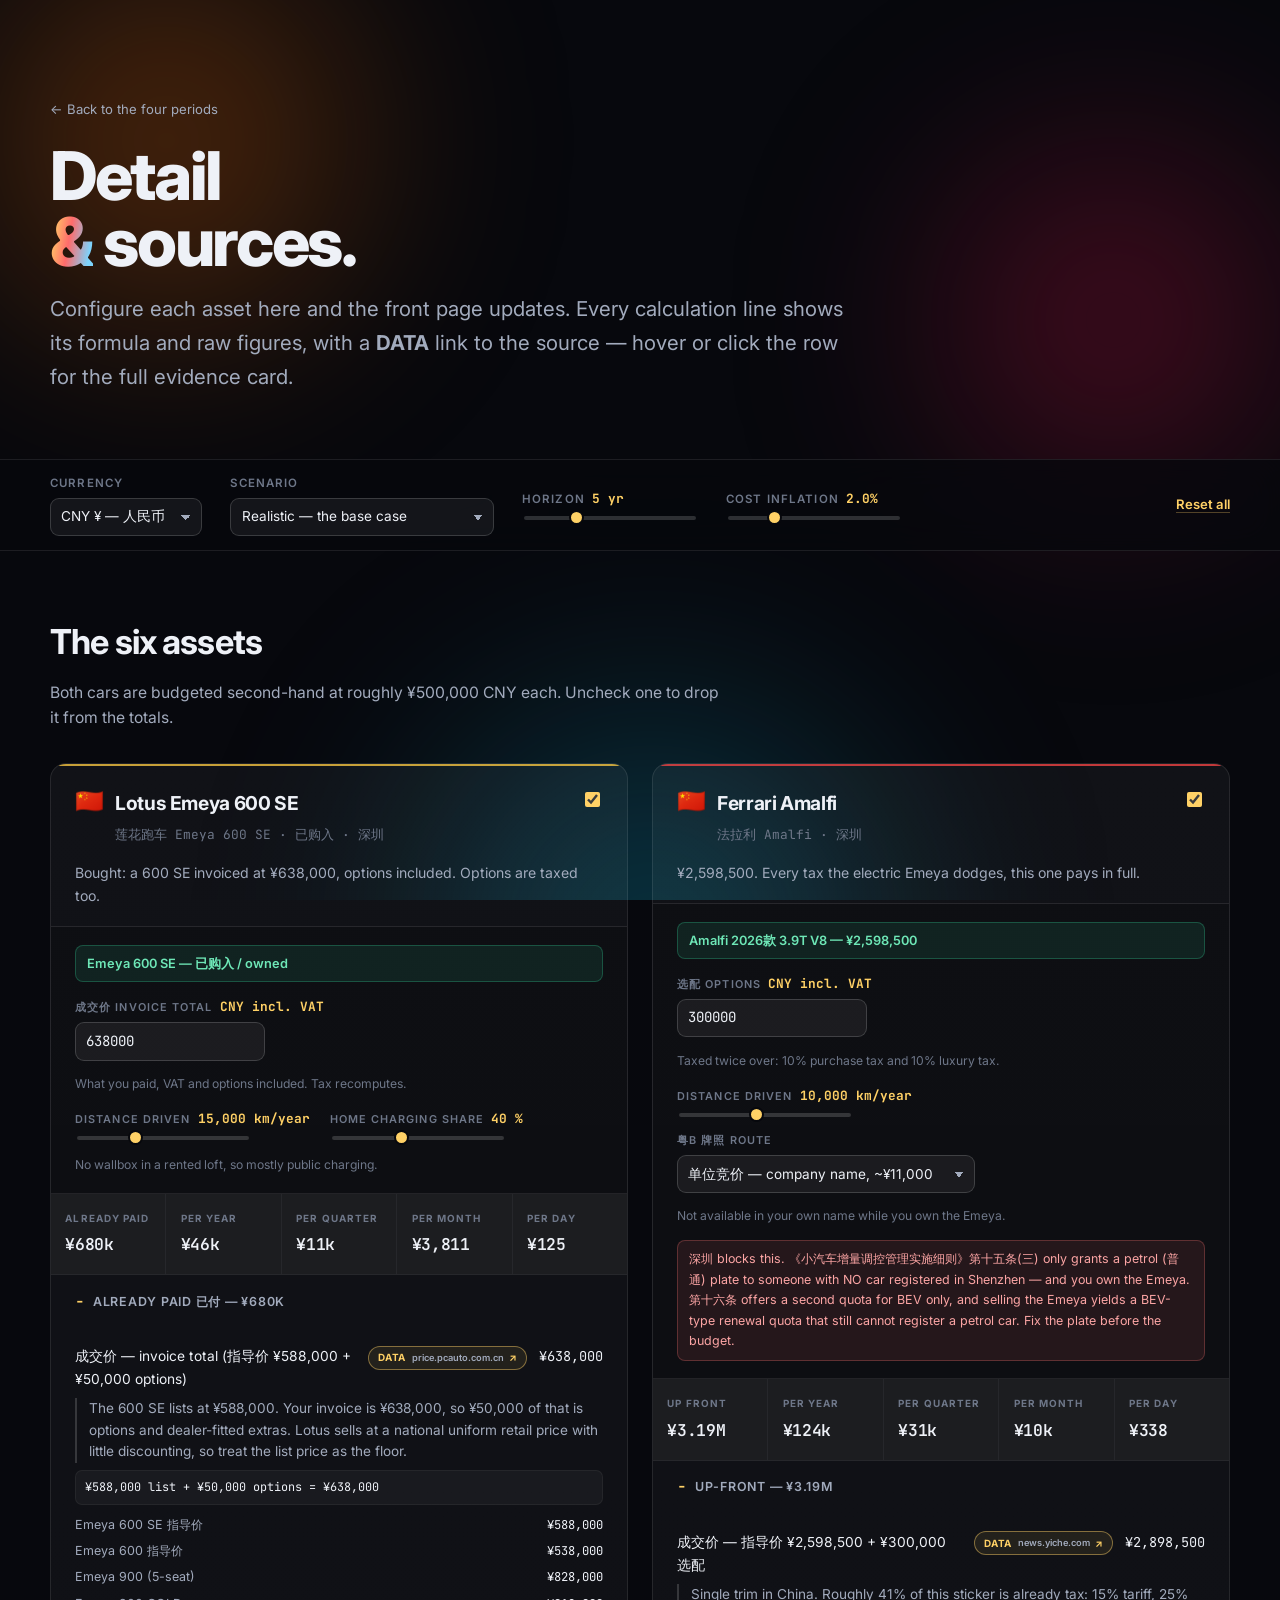
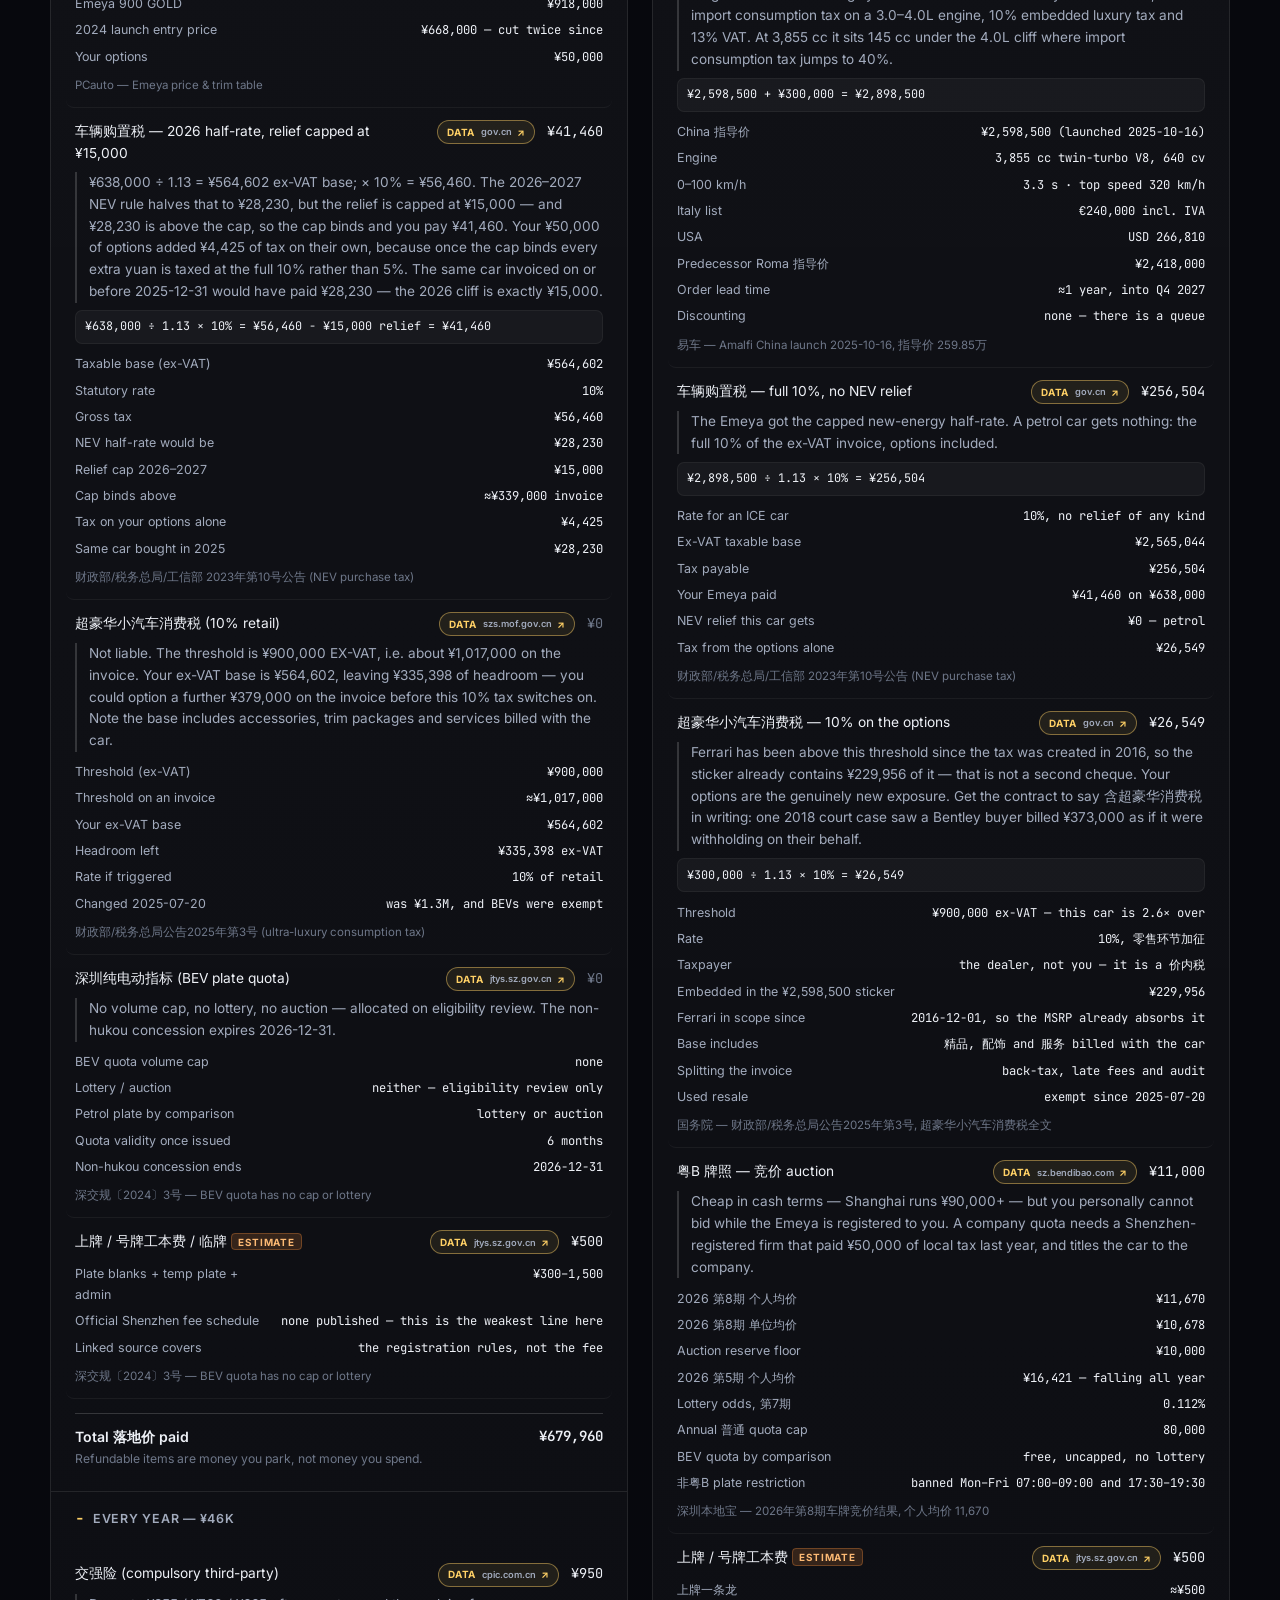
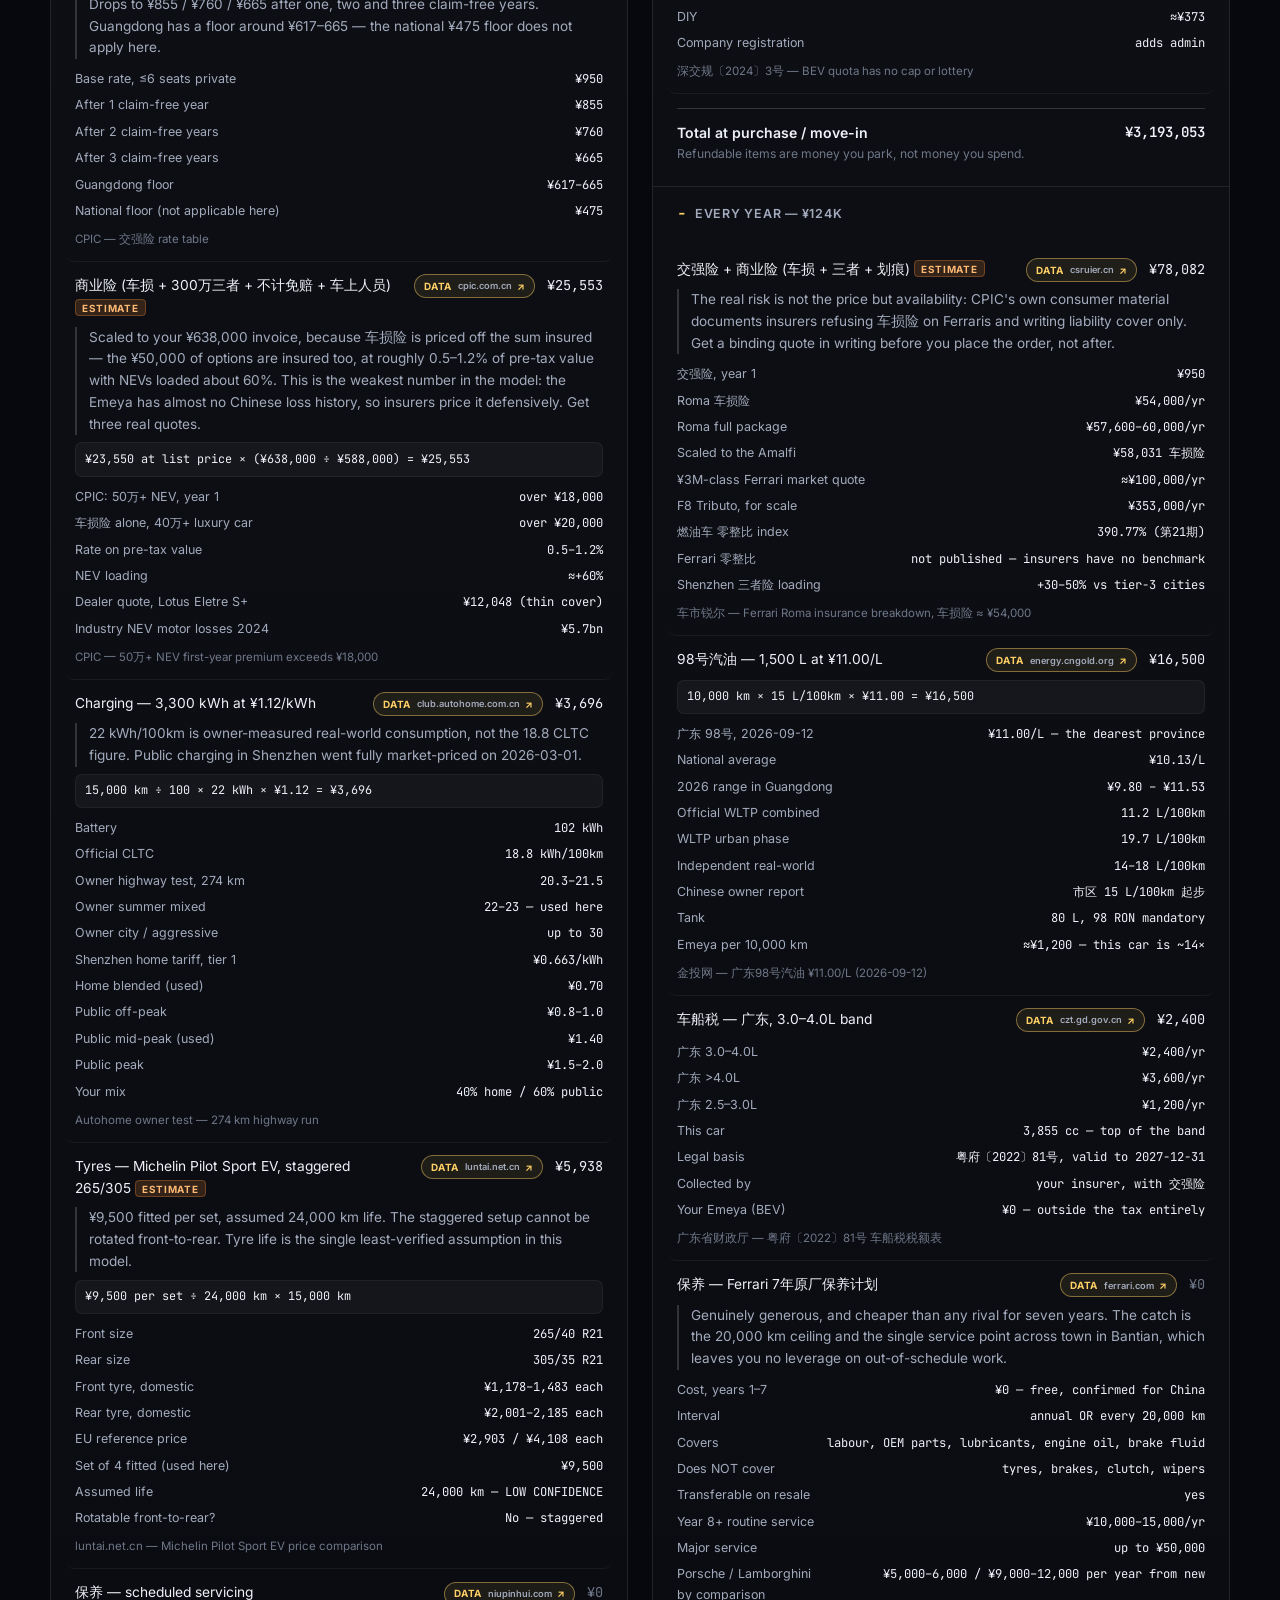
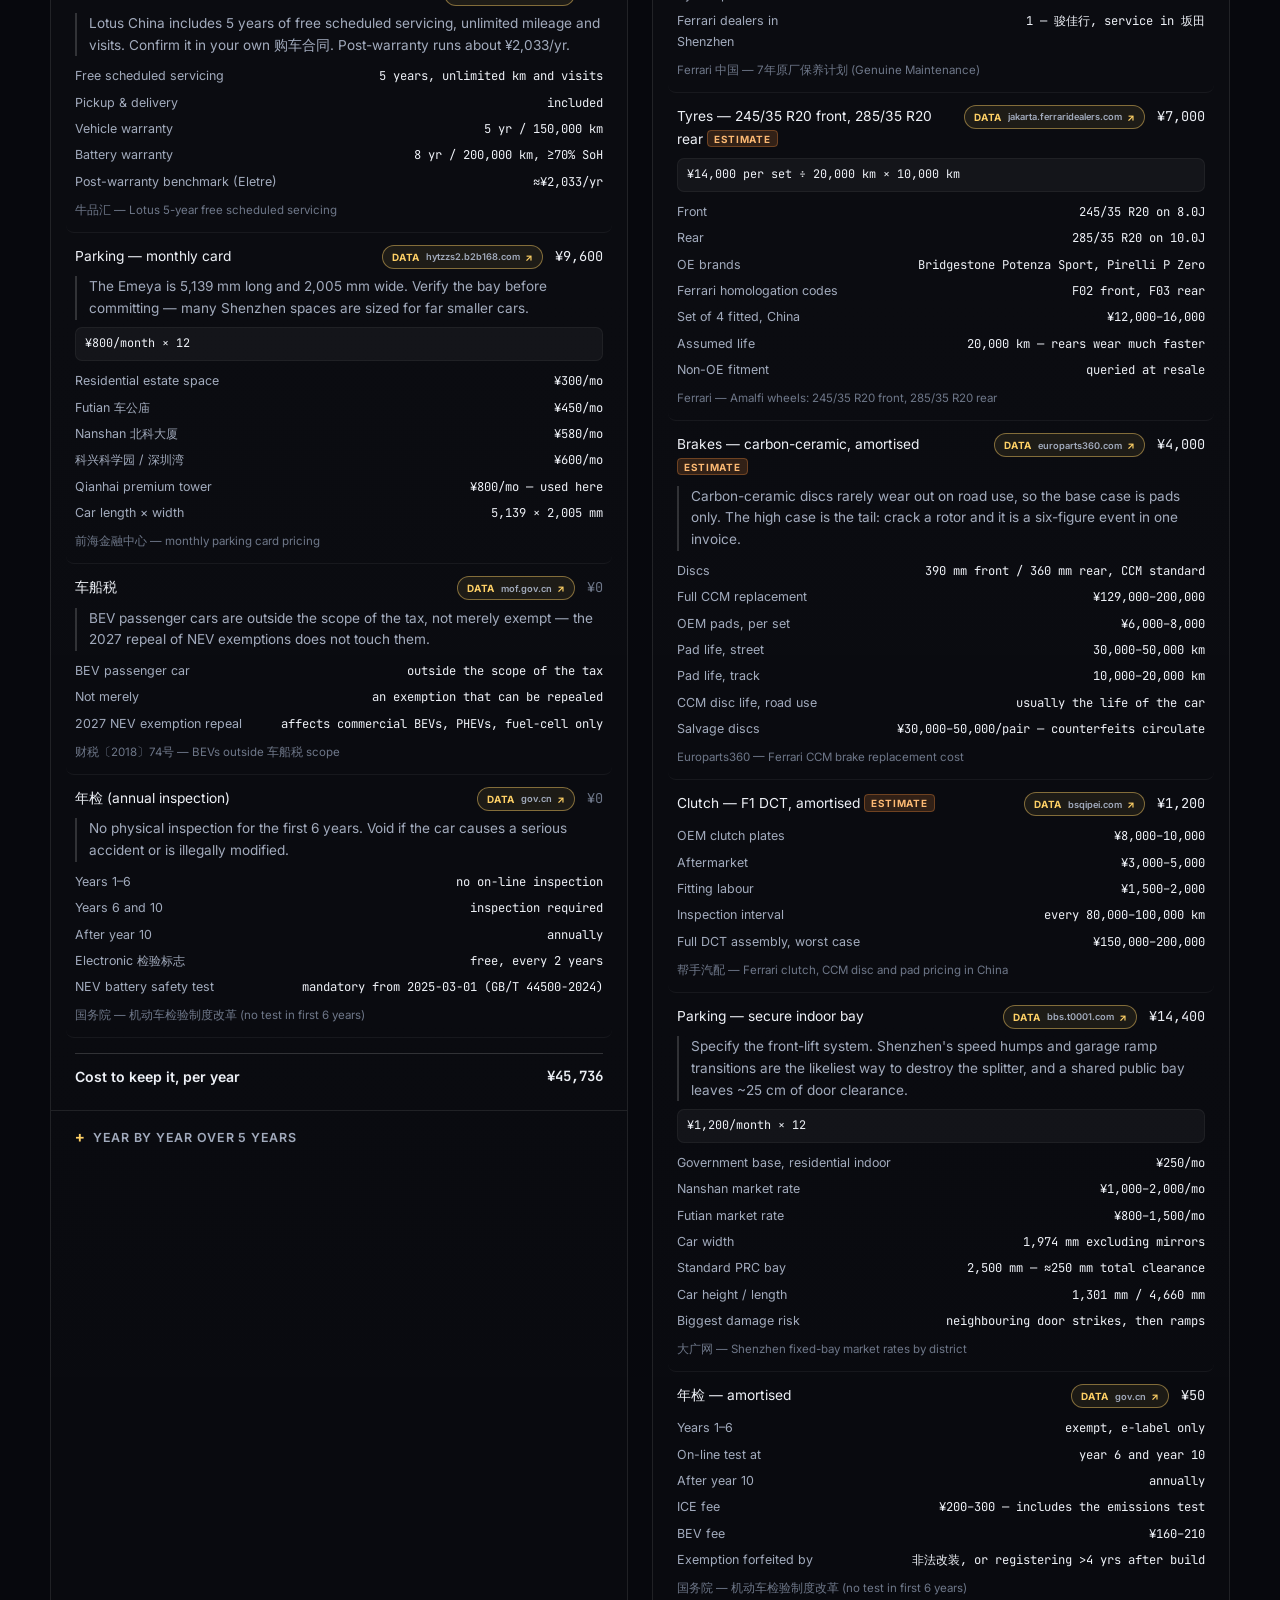
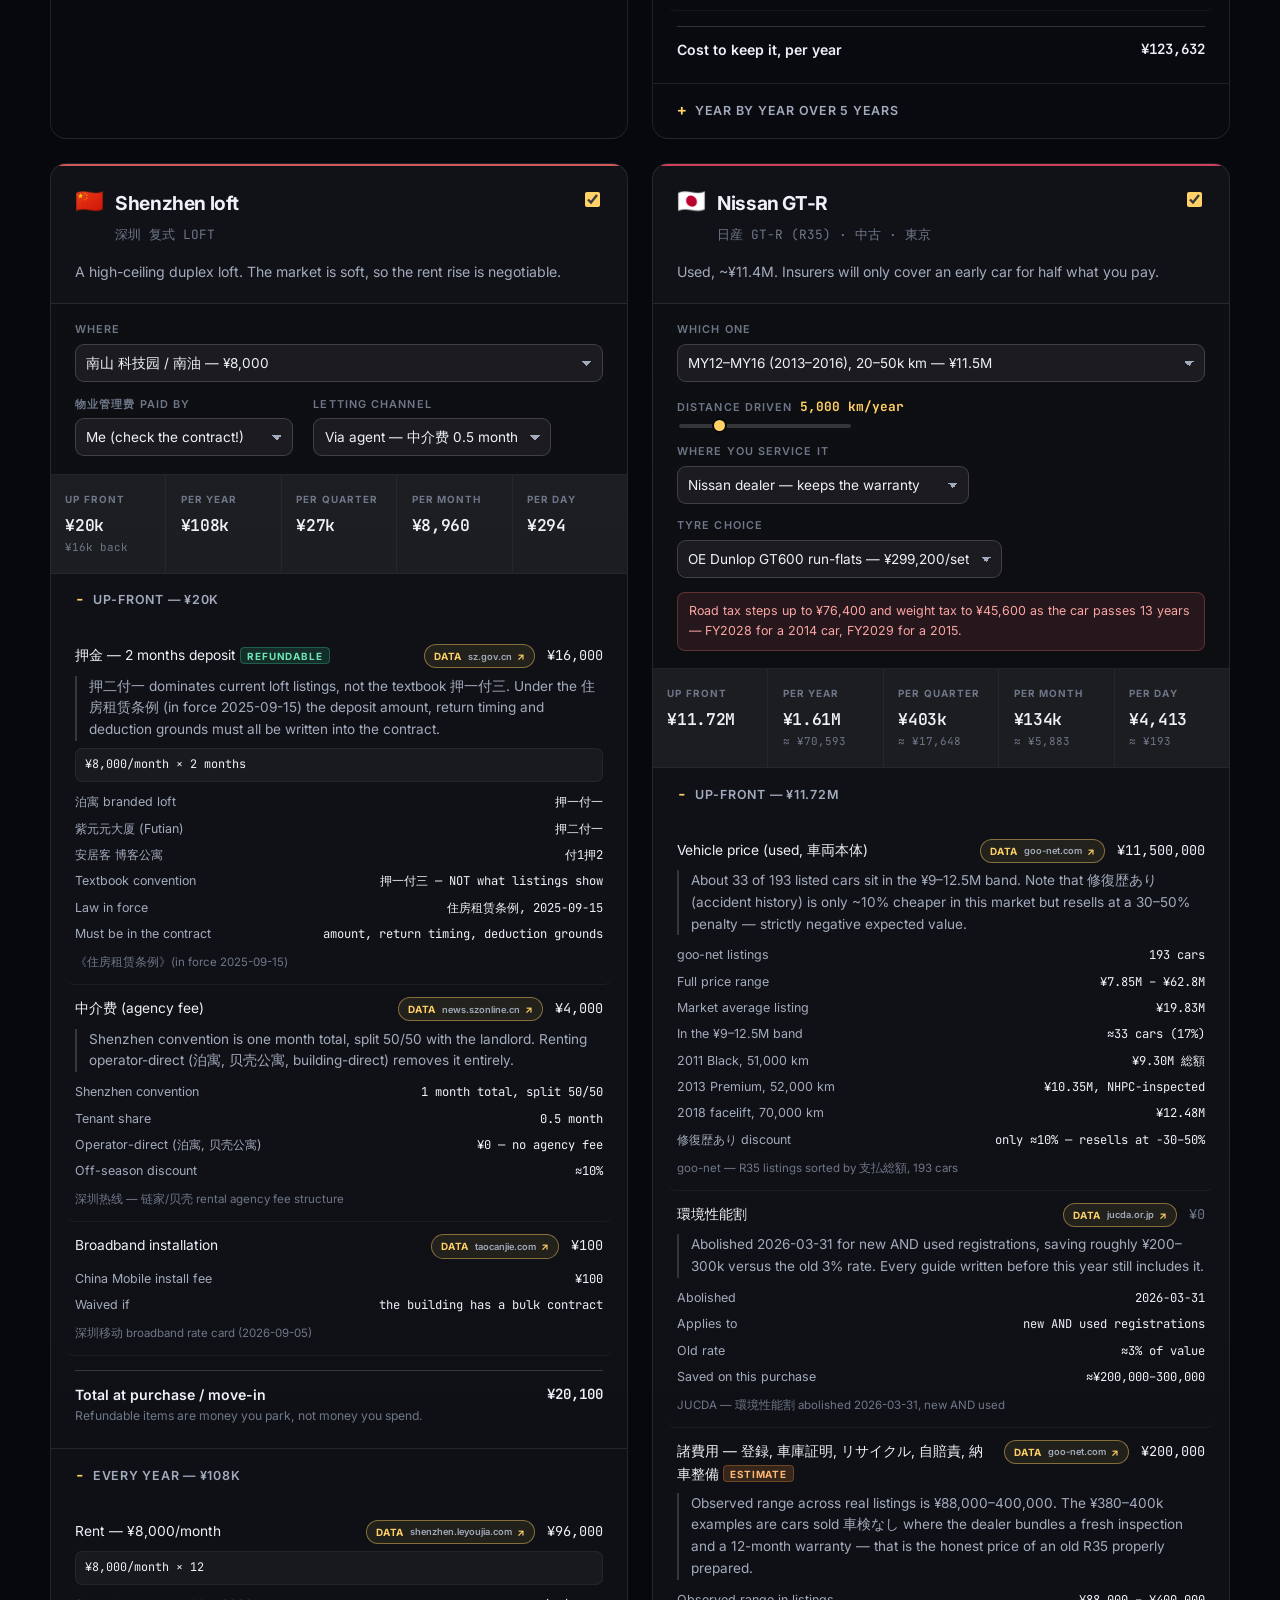
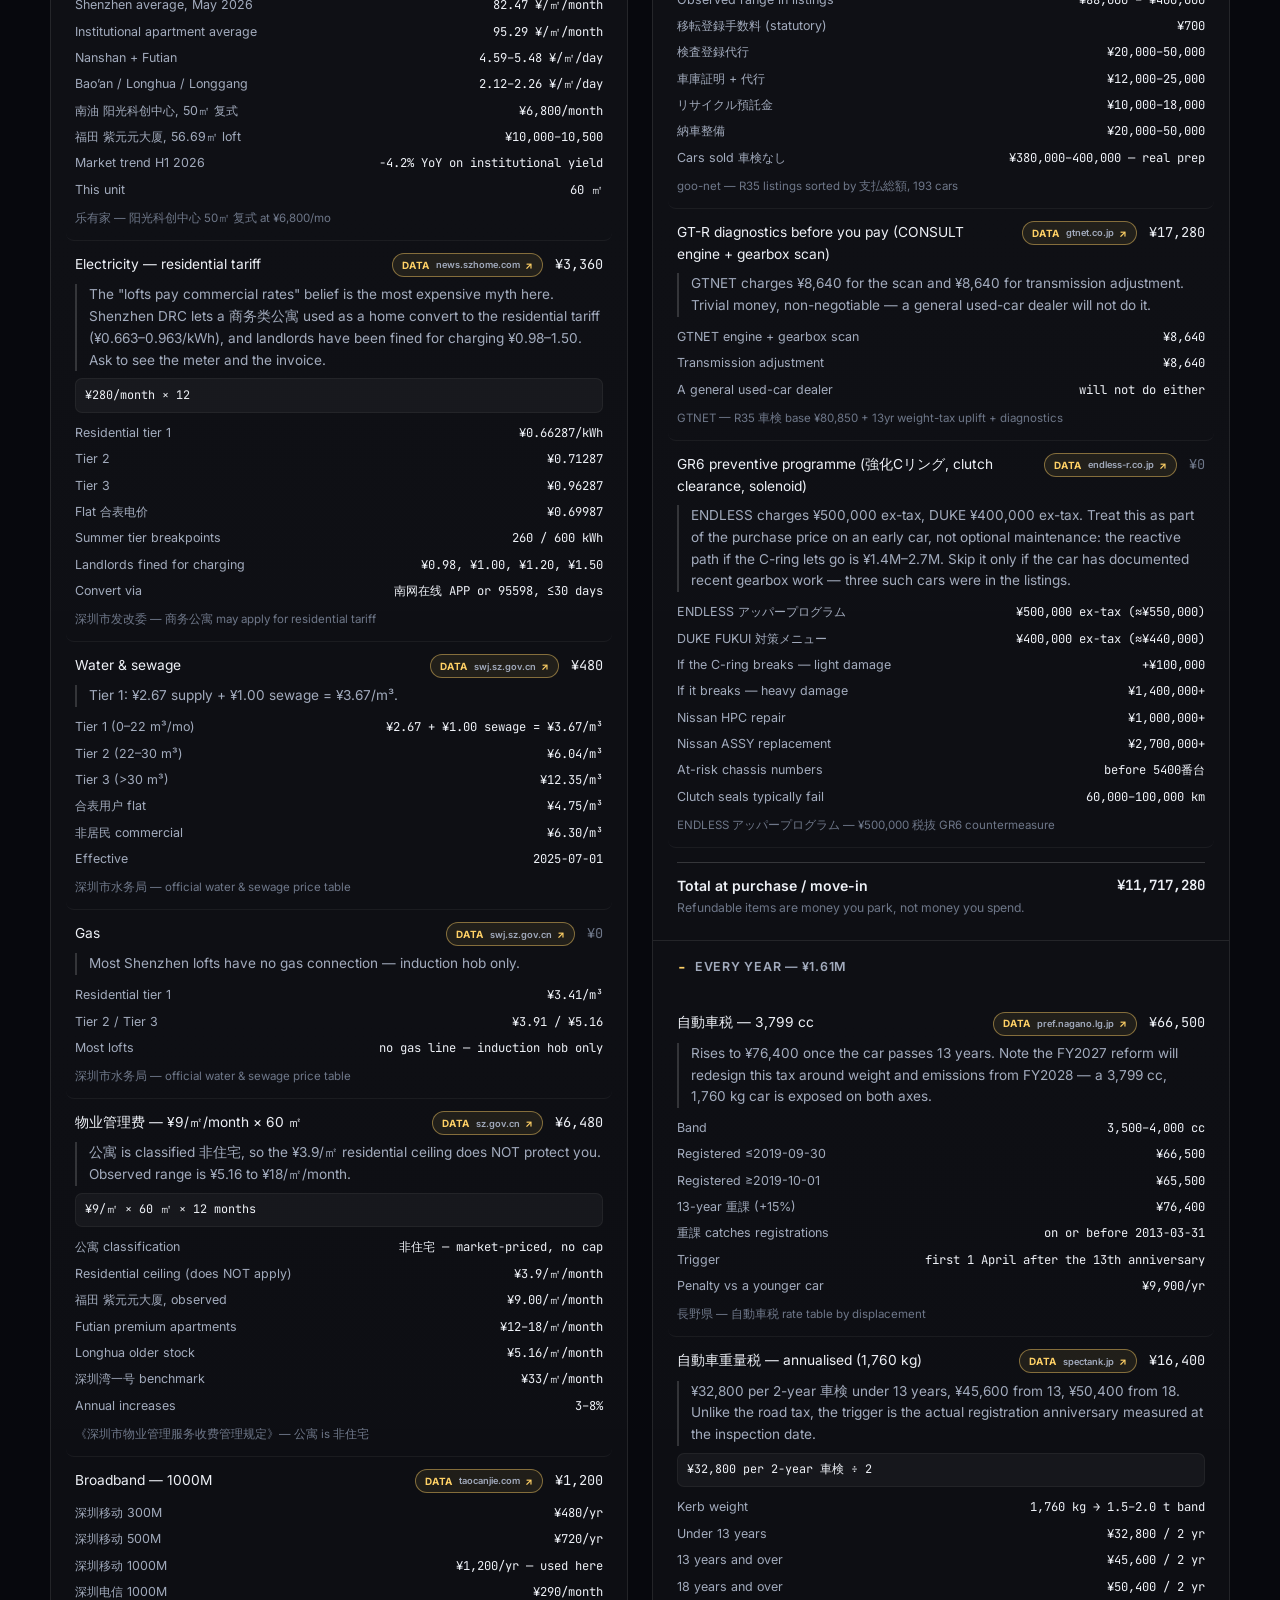
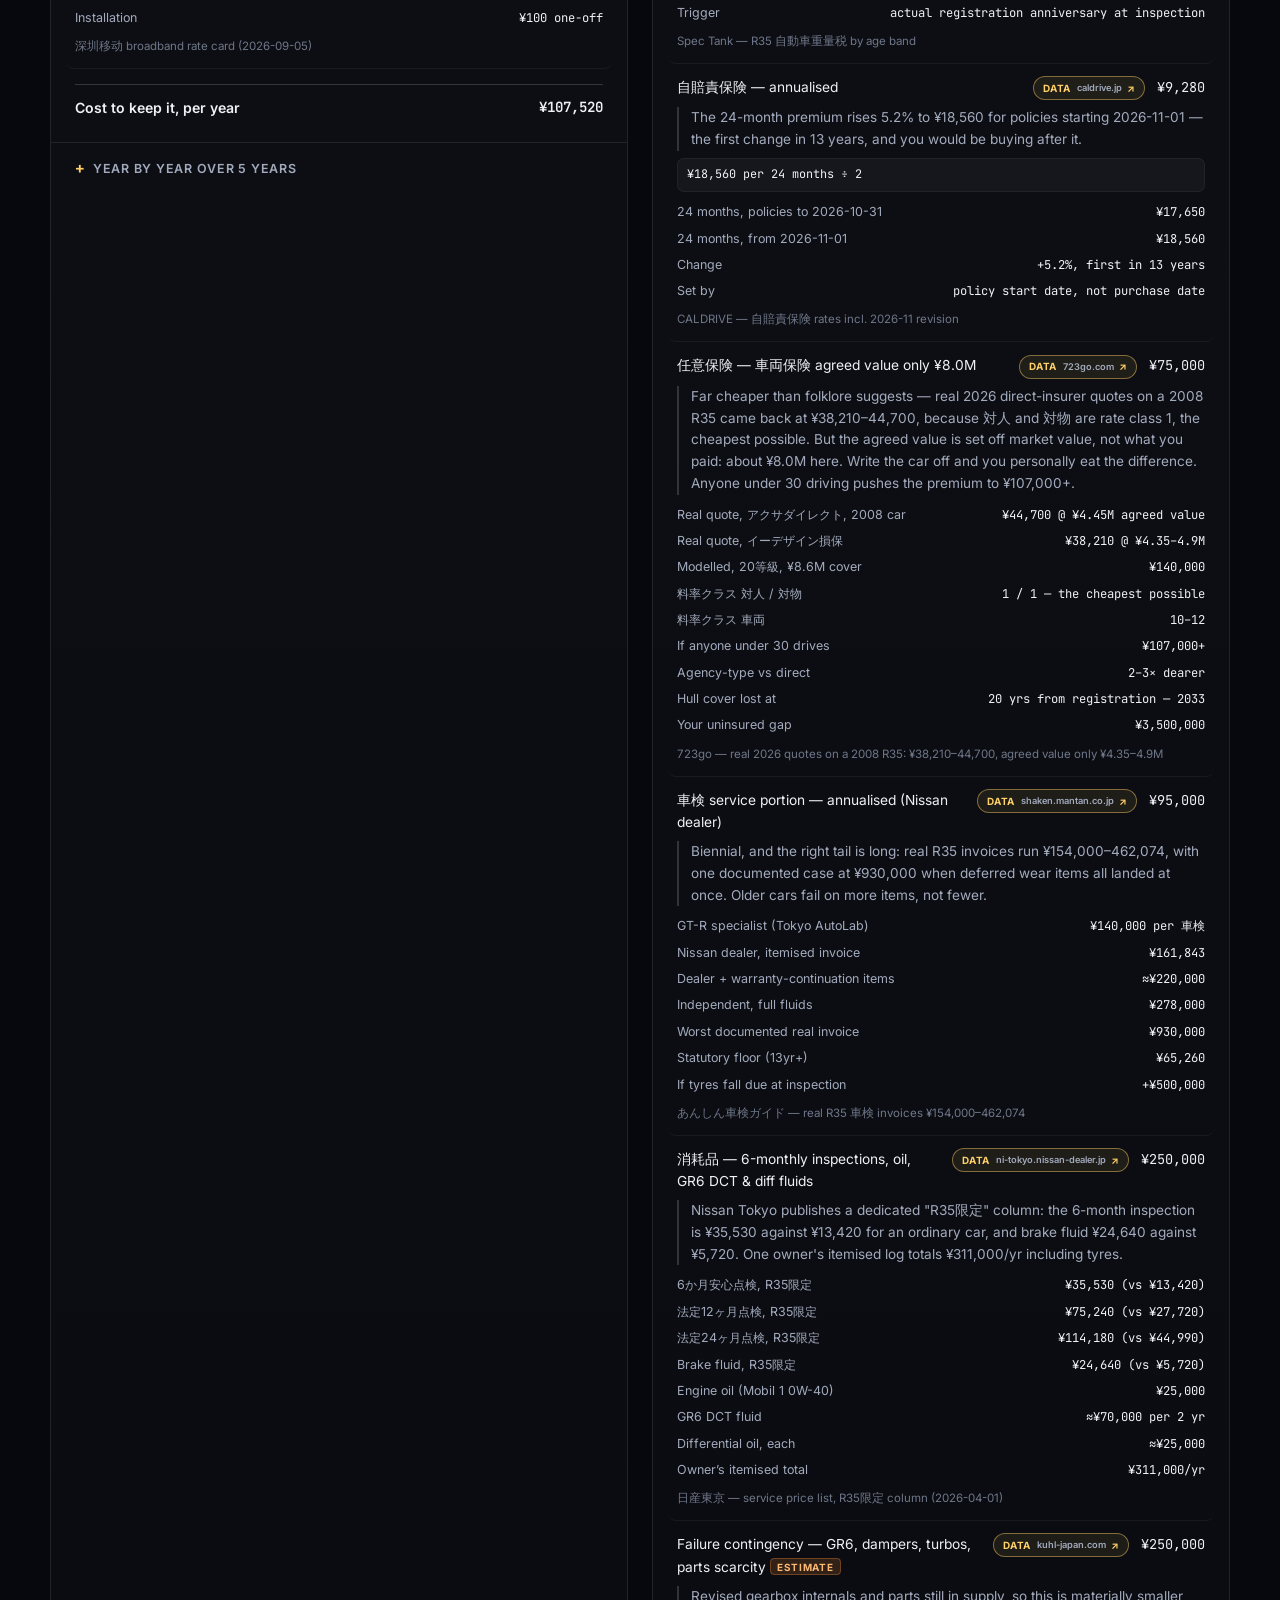
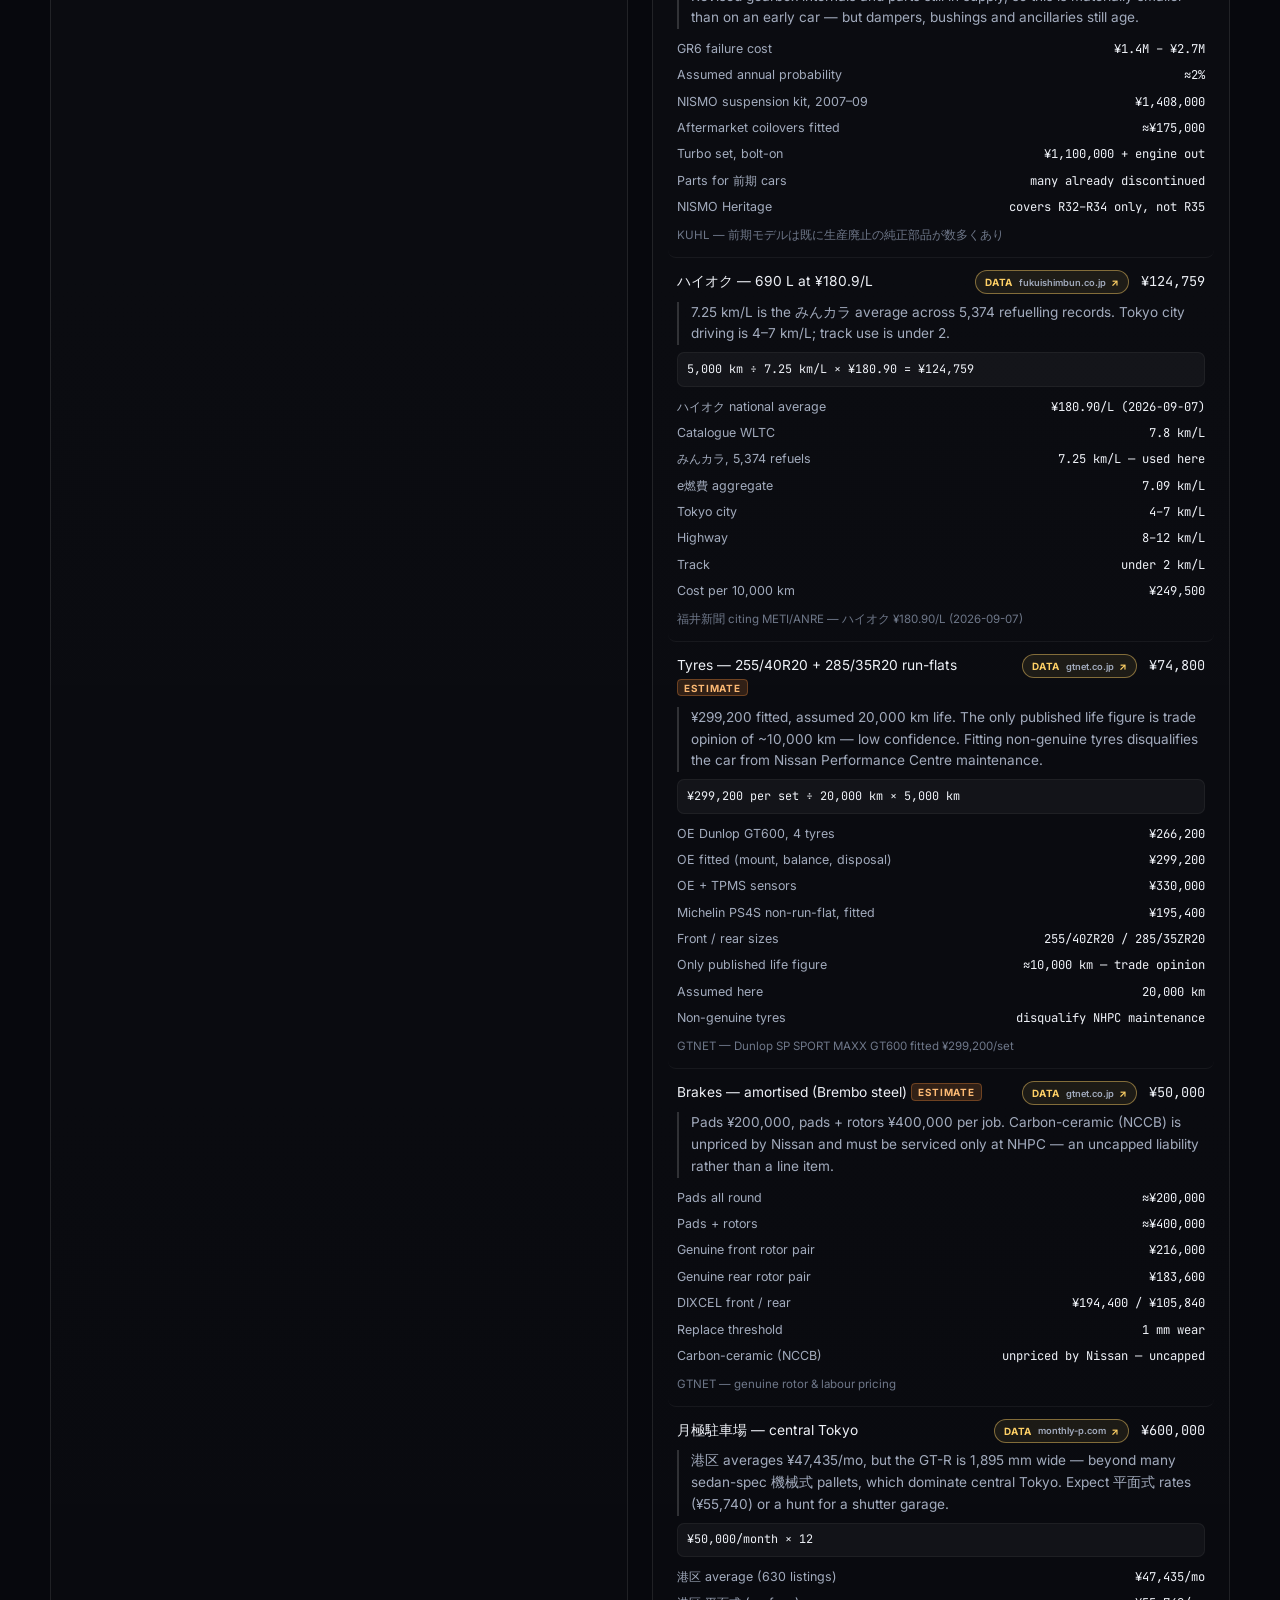
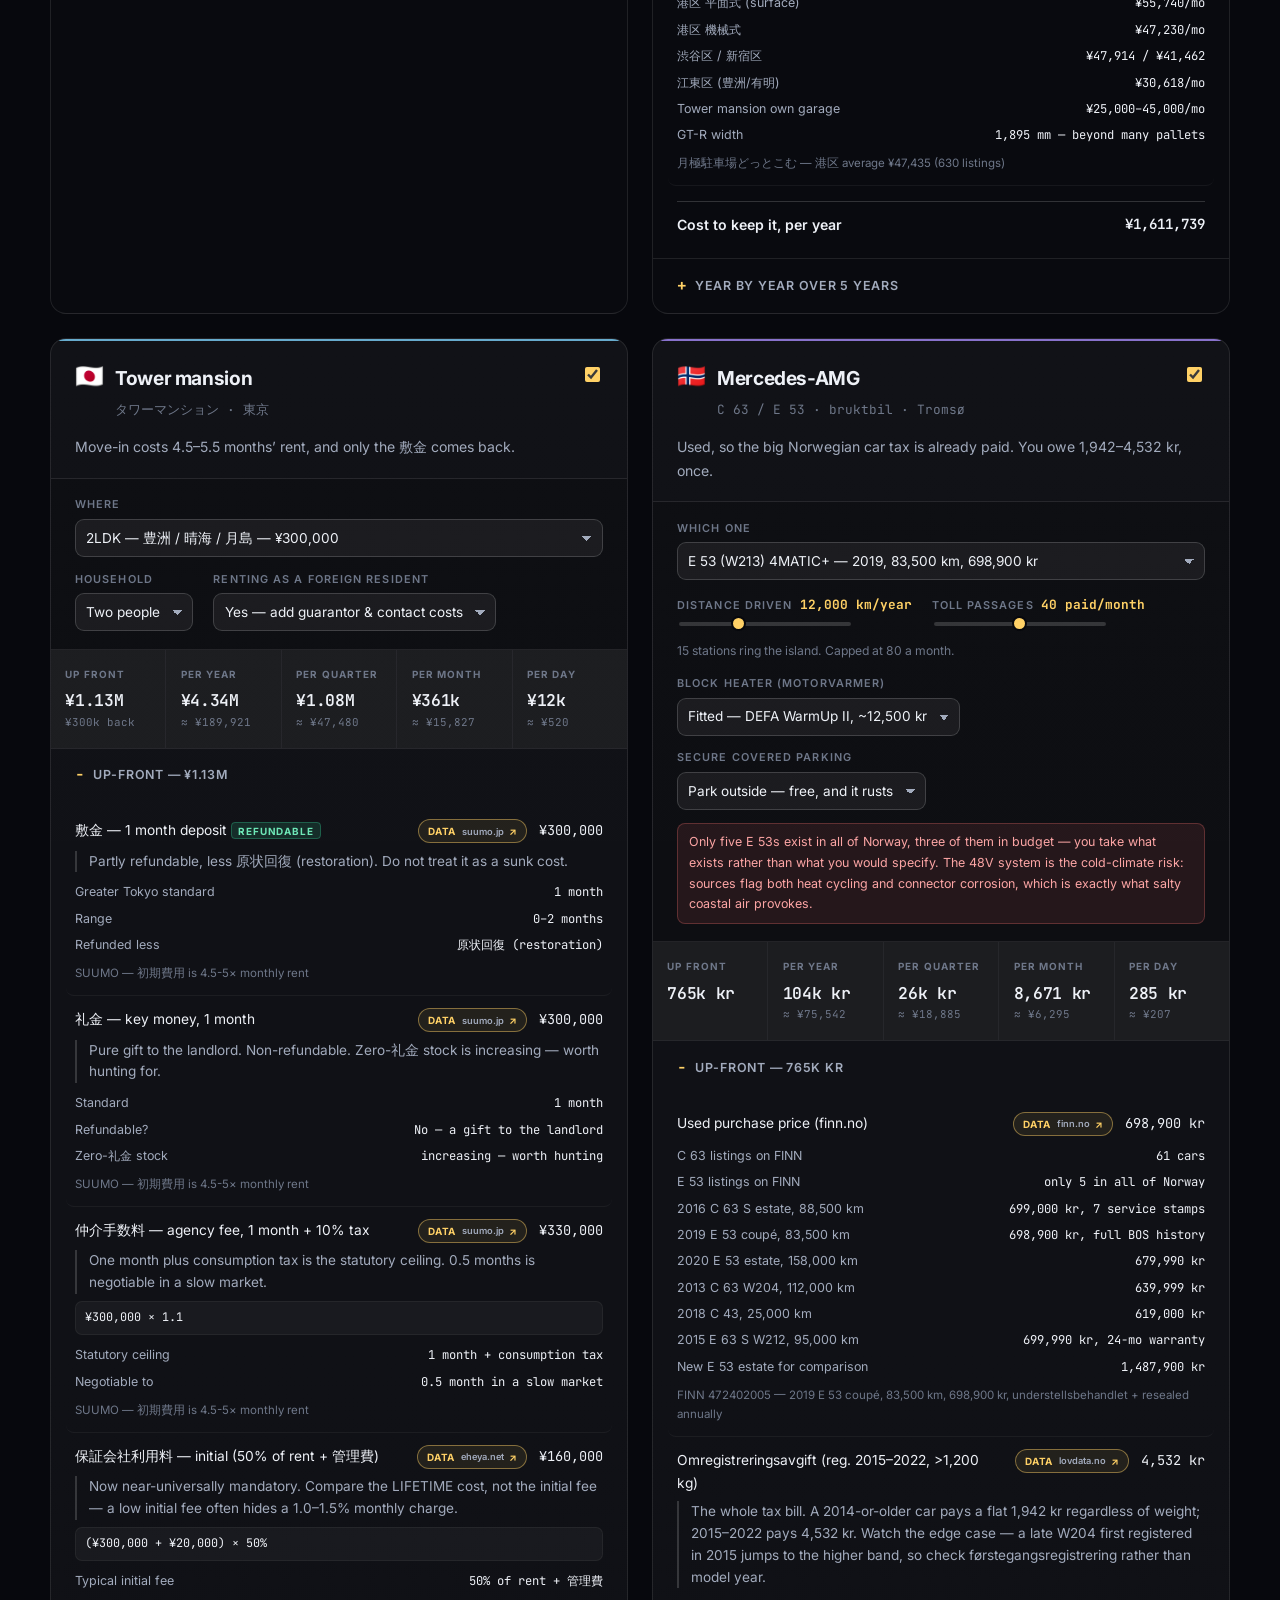
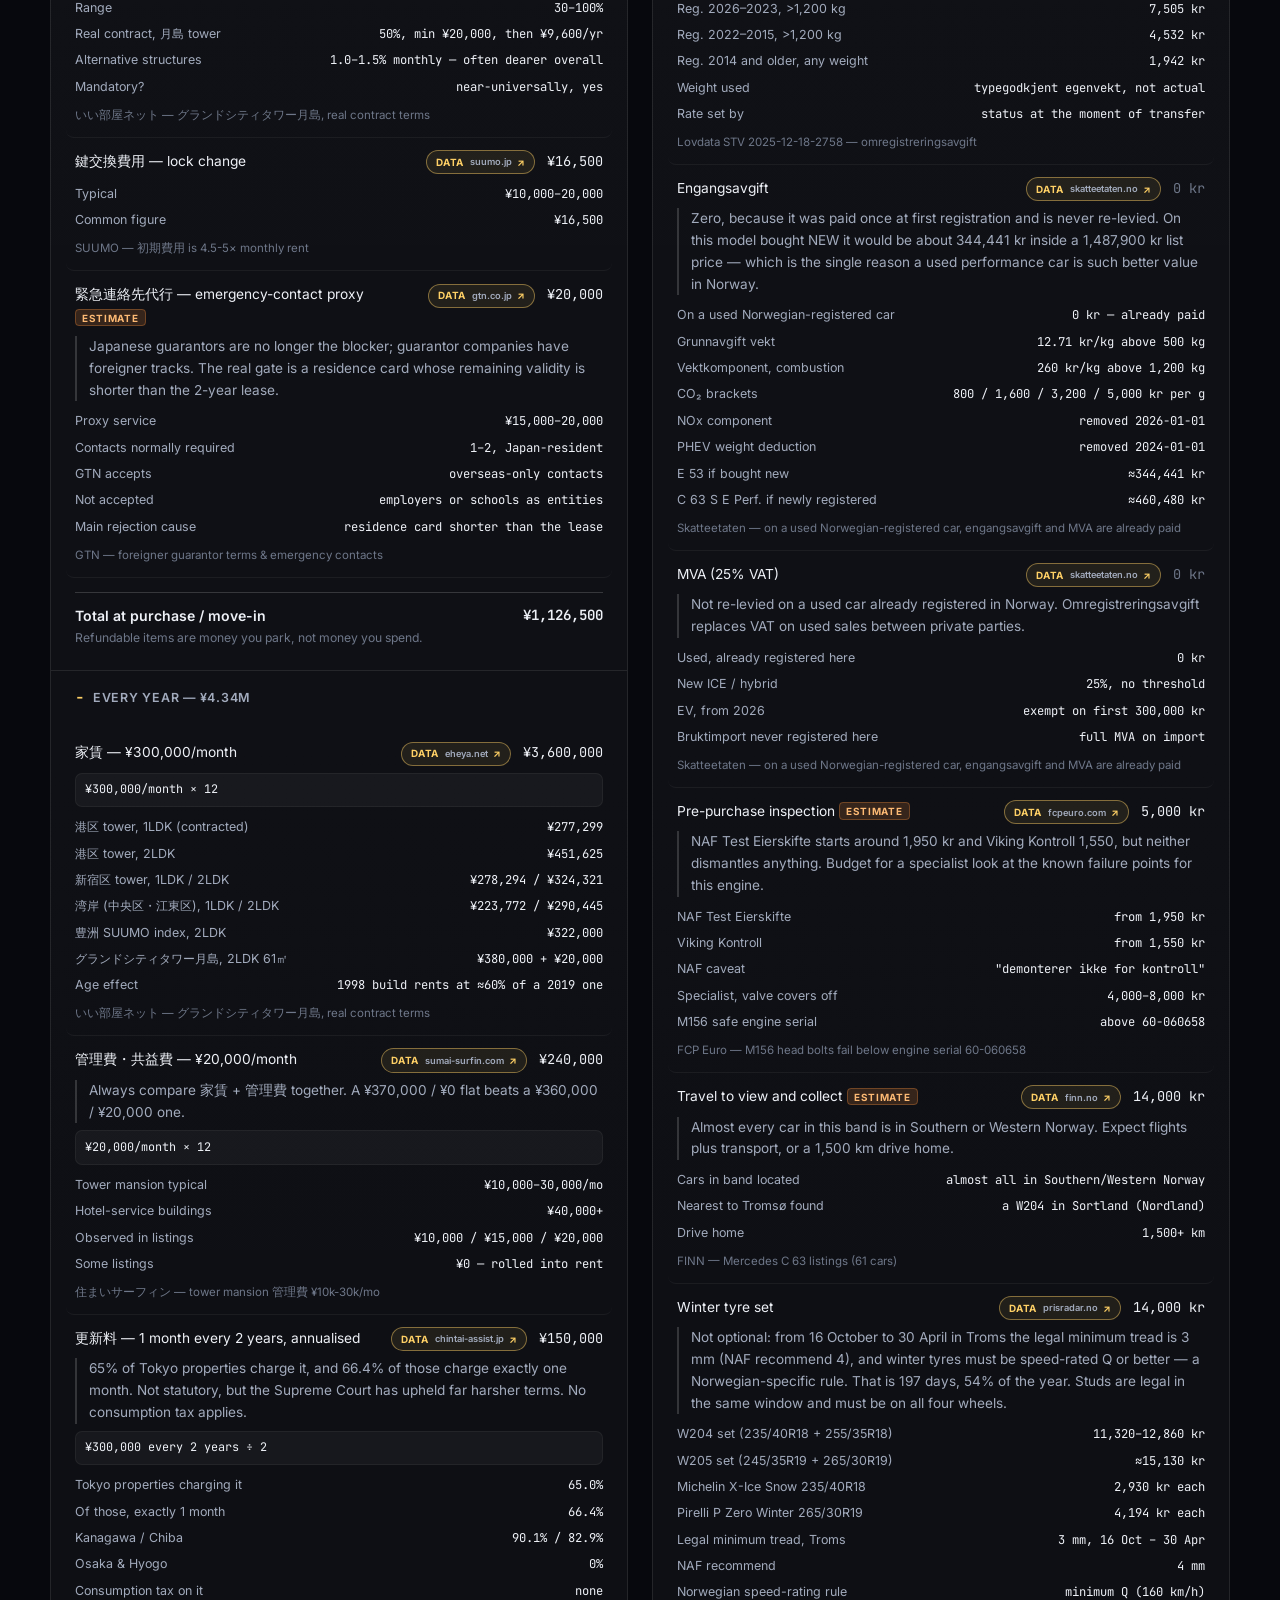
==== commit e0faeace: "Make every cost line show its source data without hunting Cost blocks open by default with formula, " ====
--- a/details.html
+++ b/details.html
@@ -20,8 +20,8 @@
     <p class="crumb"><a href="./index.html">← Back to the four periods</a></p>
     <h1>Detail<br /><em>&amp;</em> sources.</h1>
     <p class="lede">
-      Configure each asset here and the front page updates. Every line expands to show what it is, where
-      the number came from, and where it is shaky.
+      Configure each asset here and the front page updates. Every calculation line shows its formula and
+      raw figures, with a <strong>DATA</strong> link to the source — hover or click the row for the full evidence card.
     </p>
   </div>
 </header>
--- a/assets/css/styles.css
+++ b/assets/css/styles.css
@@ -341,7 +341,7 @@
 details.block .body { padding: 0.3rem 1.5rem 1.4rem; }
 
 /* line items */
-.li { border-bottom: 1px solid rgba(255, 255, 255, 0.05); padding: 0.6rem 0; }
+.li { border-bottom: 1px solid rgba(255, 255, 255, 0.05); }
 .li:last-child { border-bottom: 0; }
 .li-top { display: flex; gap: 0.75rem; align-items: baseline; }
 .li-lbl { font-size: 0.86rem; flex: 1; }
@@ -353,22 +353,44 @@
   font-size: 0.85rem; line-height: 1.6; color: var(--ink-dim); margin: 0.45rem 0 0;
   border-left: 2px solid var(--line-2); padding-left: 0.75rem;
 }
-.li { border-radius: 8px; transition: background 0.12s ease; }
-.li:hover, .li:focus-visible {
+.li { border-radius: 8px; transition: background 0.12s ease; padding: 0.75rem 0.55rem; margin: 0 -0.55rem; }
+.li:hover, .li:focus-visible, .li.is-pinned {
   background: rgba(255, 255, 255, 0.035);
   outline: none; cursor: help;
   box-shadow: inset 2px 0 0 var(--accent);
 }
 
-/* A visible link on every calculated line. */
+/* A visible source chip on every calculated line. */
 .li-link {
-  flex: 0 0 auto; border: 1px solid var(--line-2); border-radius: 999px;
-  padding: 0.05rem 0.5rem; font-size: 0.62rem; font-weight: 700;
-  letter-spacing: 0.08em; text-transform: uppercase; color: var(--ink-faint);
-  background: var(--panel); text-decoration: none;
-}
-.li-link::after { content: ' ↗'; letter-spacing: 0; }
+  flex: 0 0 auto; display: inline-flex; align-items: center; gap: 0.35rem;
+  border: 1px solid rgba(255, 209, 102, 0.45); border-radius: 999px;
+  padding: 0.18rem 0.55rem; font-size: 0.62rem; font-weight: 700;
+  letter-spacing: 0.06em; text-transform: uppercase; color: var(--accent);
+  background: rgba(255, 209, 102, 0.08); text-decoration: none; max-width: 12rem;
+}
+.li-link span { white-space: nowrap; }
+.li-link small {
+  font-size: 0.58rem; font-weight: 600; letter-spacing: 0; text-transform: none;
+  color: var(--ink-dim); overflow: hidden; text-overflow: ellipsis; white-space: nowrap;
+  max-width: 7.5rem;
+}
+.li-link::after { content: '↗'; letter-spacing: 0; color: var(--accent); }
 .li-link:hover { color: #0b0c12; background: var(--accent); border-color: var(--accent); }
+.li-link:hover small, .li-link:hover::after { color: #0b0c12; }
+
+.li-formula {
+  margin-top: 0.45rem; font-family: var(--mono); font-size: 0.74rem; color: var(--ink);
+  background: rgba(255, 255, 255, 0.04); border-radius: 7px; padding: 0.4rem 0.55rem;
+  word-break: break-word; border: 1px solid rgba(255, 255, 255, 0.05);
+}
+.li-facts {
+  width: 100%; border-collapse: collapse; margin-top: 0.45rem; font-size: 0.78rem;
+}
+.li-facts td { padding: 0.18rem 0; vertical-align: top; color: var(--ink-dim); }
+.li-facts td:last-child {
+  text-align: right; font-family: var(--mono); font-size: 0.76rem;
+  color: var(--ink); white-space: nowrap; padding-left: 0.75rem;
+}
 
 .li-src { font-size: 0.72rem; margin-top: 0.35rem; }
 .li-src a { color: var(--ink-faint); border-bottom-color: transparent; }
@@ -411,12 +433,17 @@
 
 /* ---------- hover card: the evidence behind a number ---------- */
 .hovercard {
-  position: fixed; z-index: 90; width: min(400px, calc(100vw - 20px));
+  position: fixed; z-index: 200; width: min(400px, calc(100vw - 20px));
   background: #10121b; border: 1px solid var(--line-2); border-radius: 12px;
   box-shadow: 0 20px 50px rgba(0, 0, 0, 0.6); padding: 0.9rem 1rem;
   pointer-events: none; font-size: 0.8rem; line-height: 1.5;
 }
-.hovercard[hidden] { display: none; }
+.hovercard.is-pinned {
+  pointer-events: auto;
+  border-color: rgba(255, 209, 102, 0.55);
+  box-shadow: 0 20px 50px rgba(0, 0, 0, 0.7), 0 0 0 1px rgba(255, 209, 102, 0.2);
+}
+.hovercard[hidden] { display: none !important; }
 .hc-title {
   font-weight: 700; font-size: 0.86rem; margin-bottom: 0.5rem; line-height: 1.35;
   padding-bottom: 0.5rem; border-bottom: 1px solid var(--line);
@@ -457,9 +484,6 @@
 .hc-src span { font-size: 0.75rem; color: var(--ink-dim); }
 .hc-src code { font-family: var(--mono); font-size: 0.68rem; color: var(--ink-faint); word-break: break-all; }
 .hc-src em { font-style: normal; font-size: 0.68rem; color: var(--accent); font-weight: 600; }
-
-/* Touch devices have no hover, so the card would only ever flash. */
-@media (hover: none) { .hovercard { display: none !important; } }
 
 /* ---------- narrow screens ---------- */
 @media (max-width: 680px) {
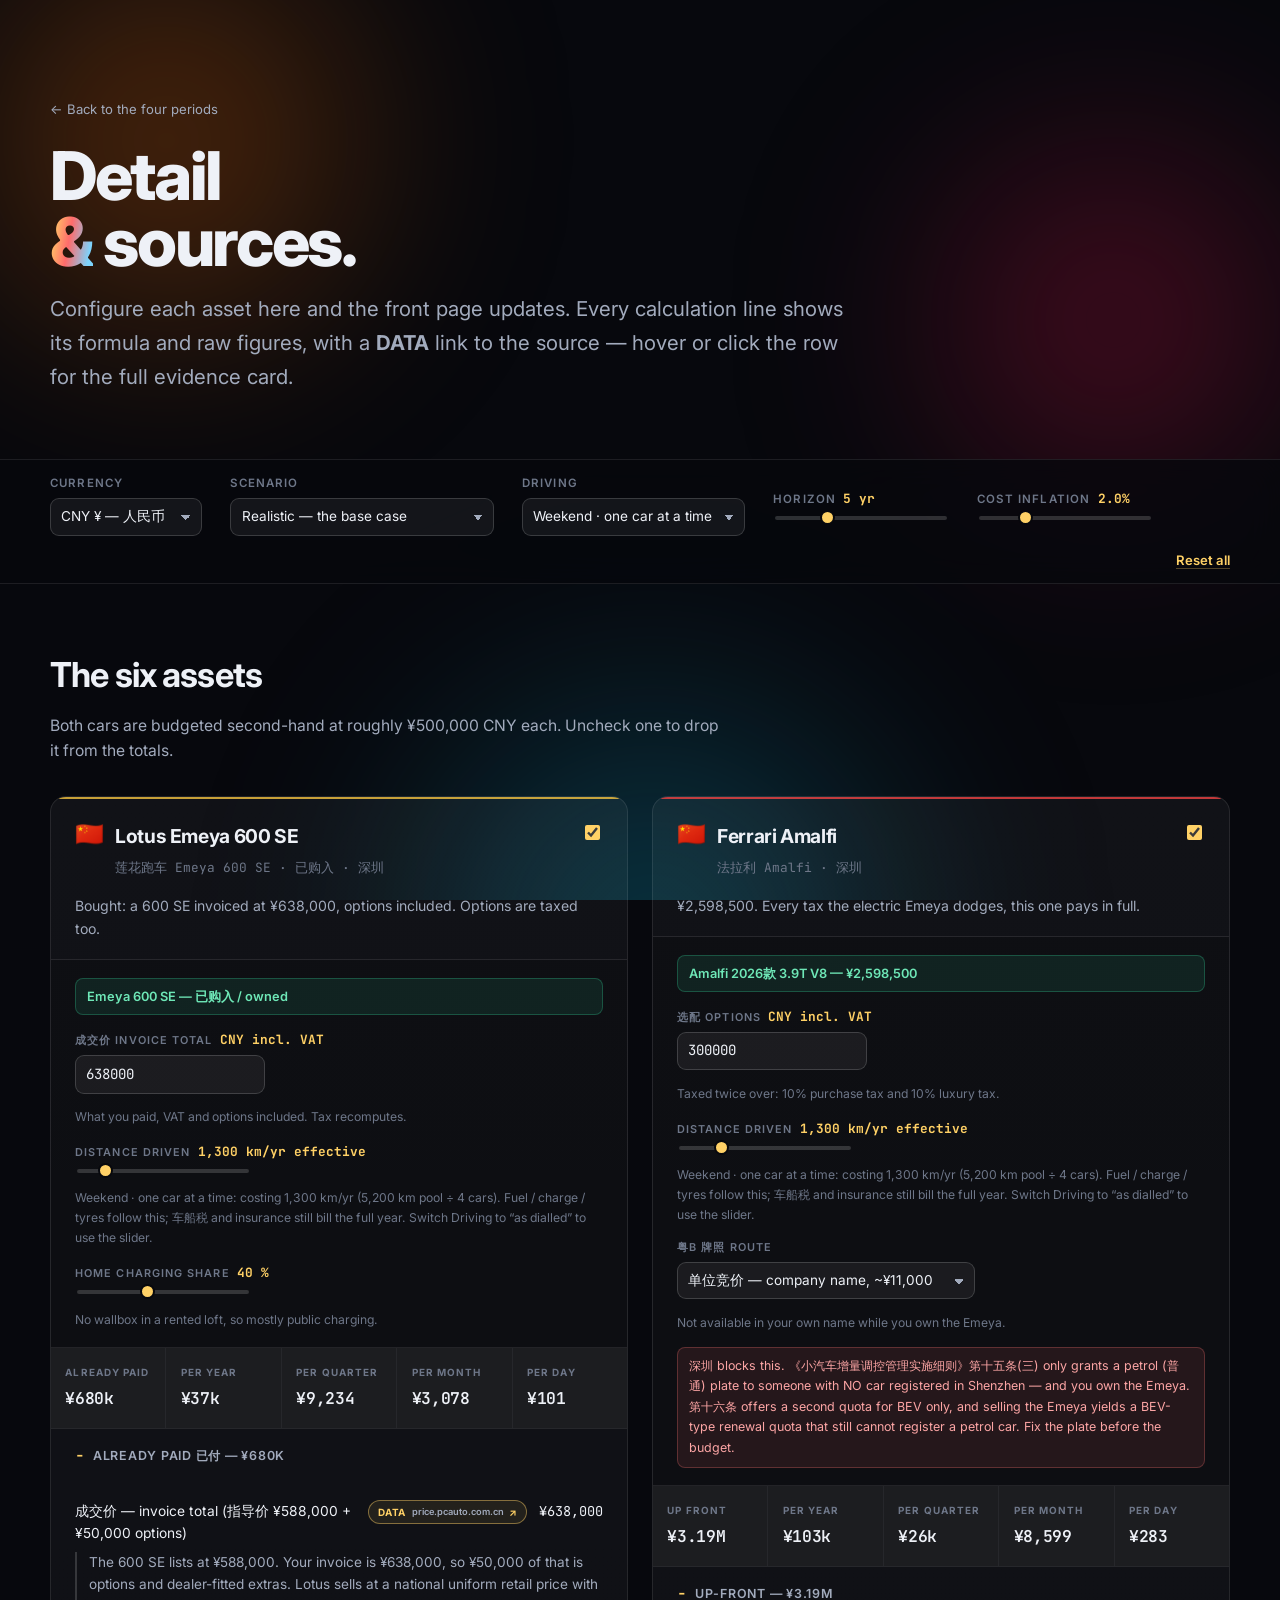
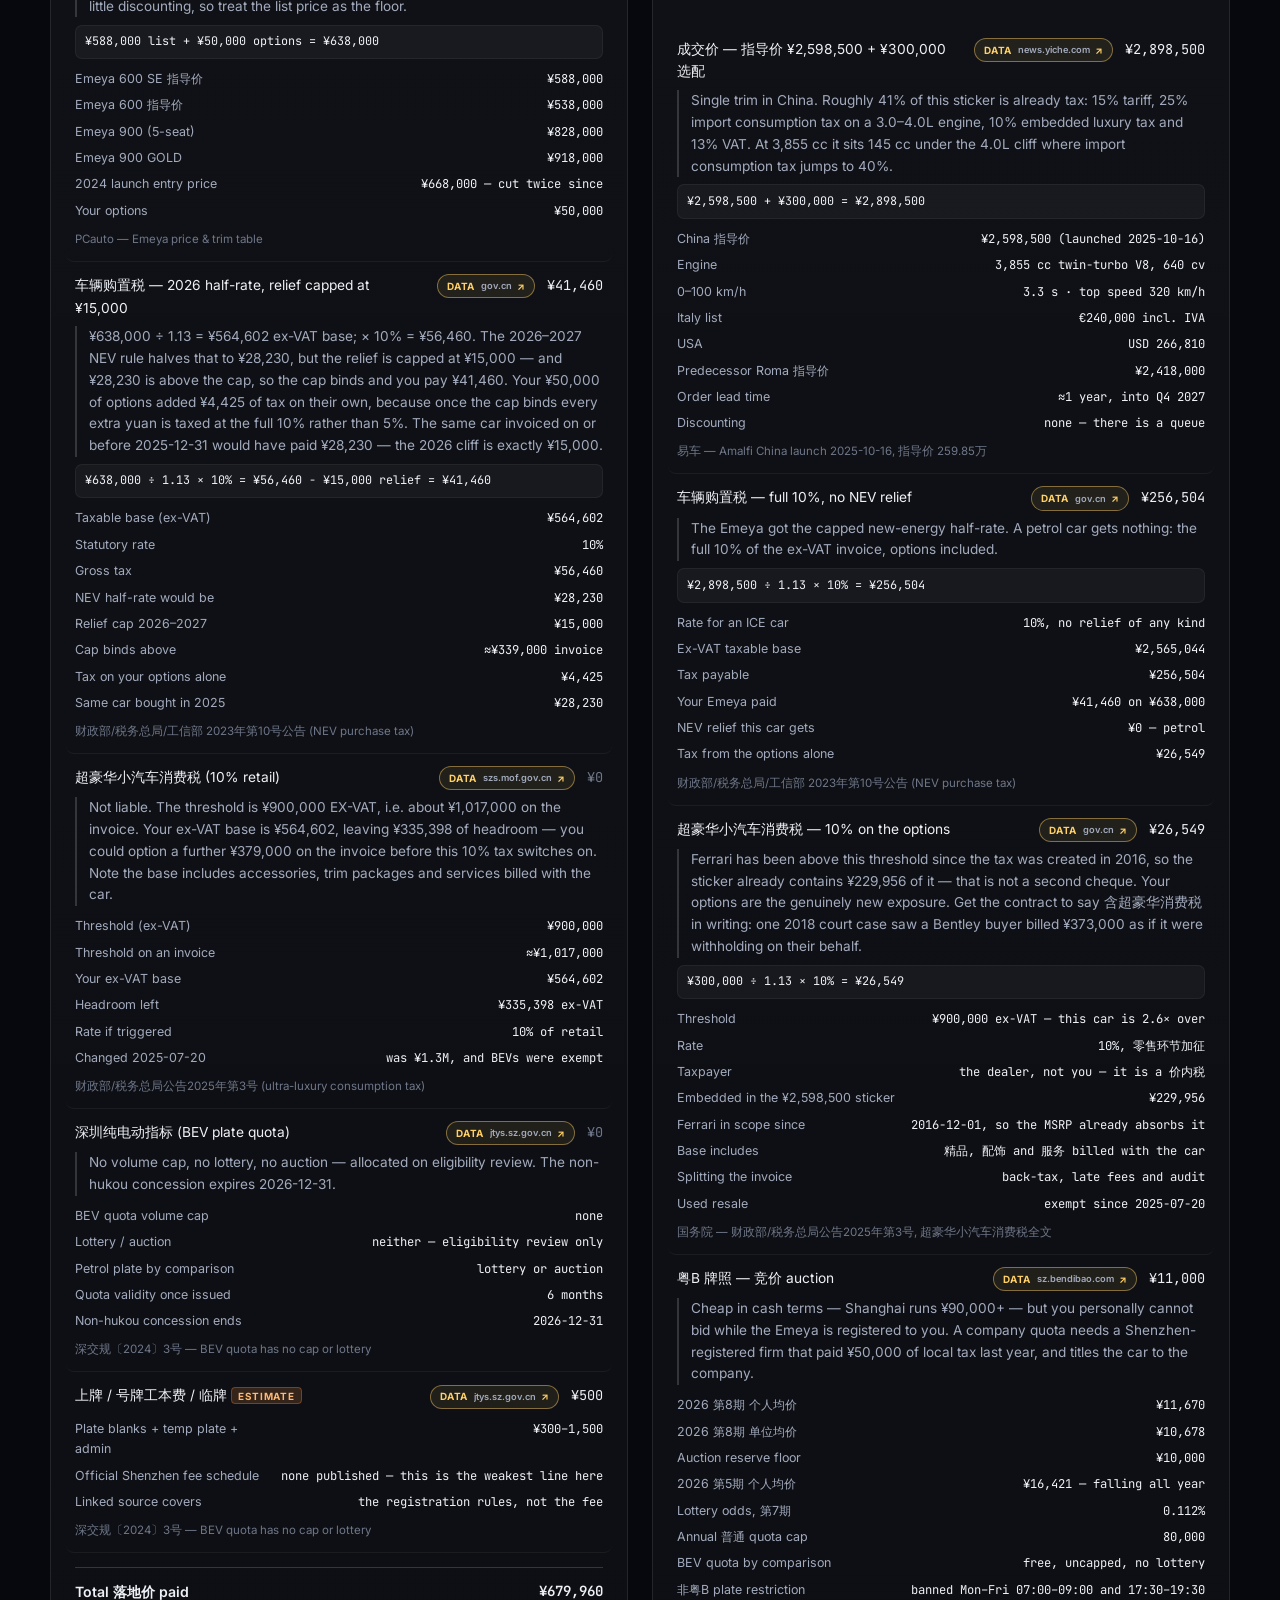
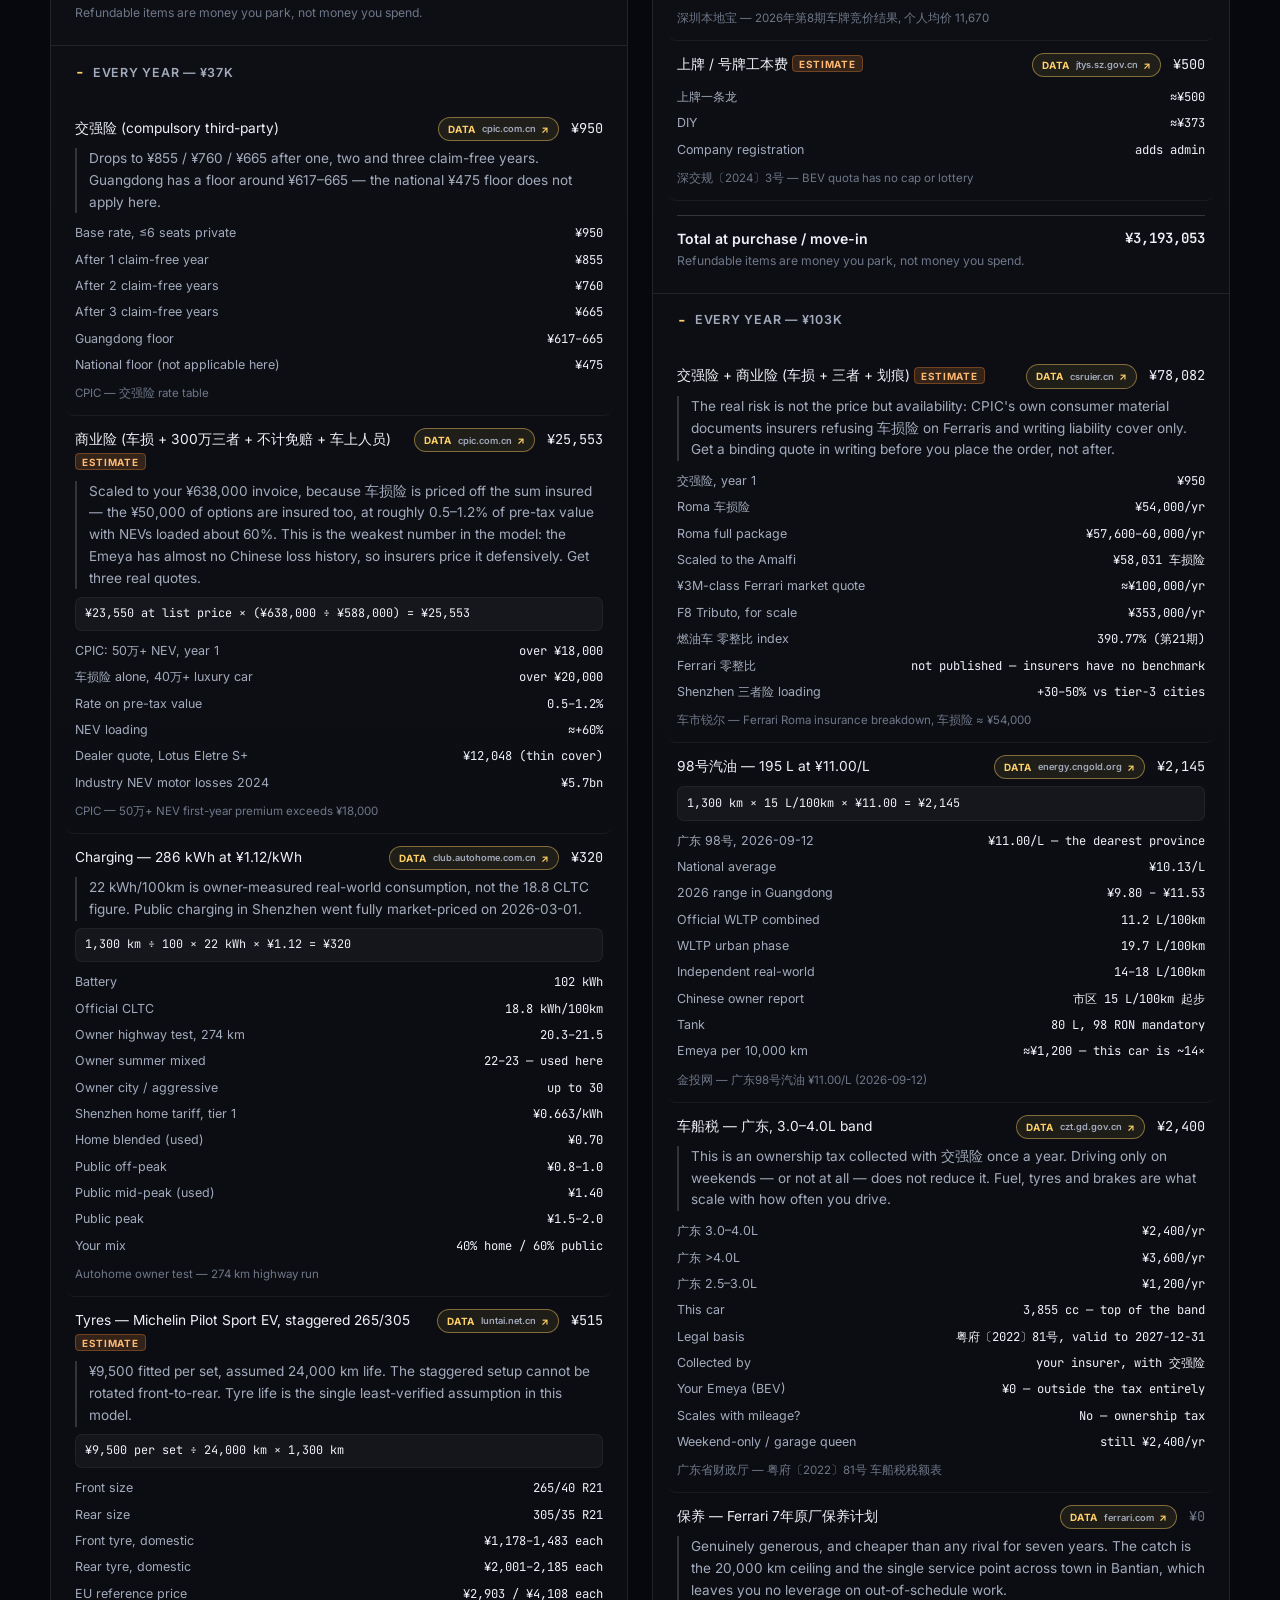
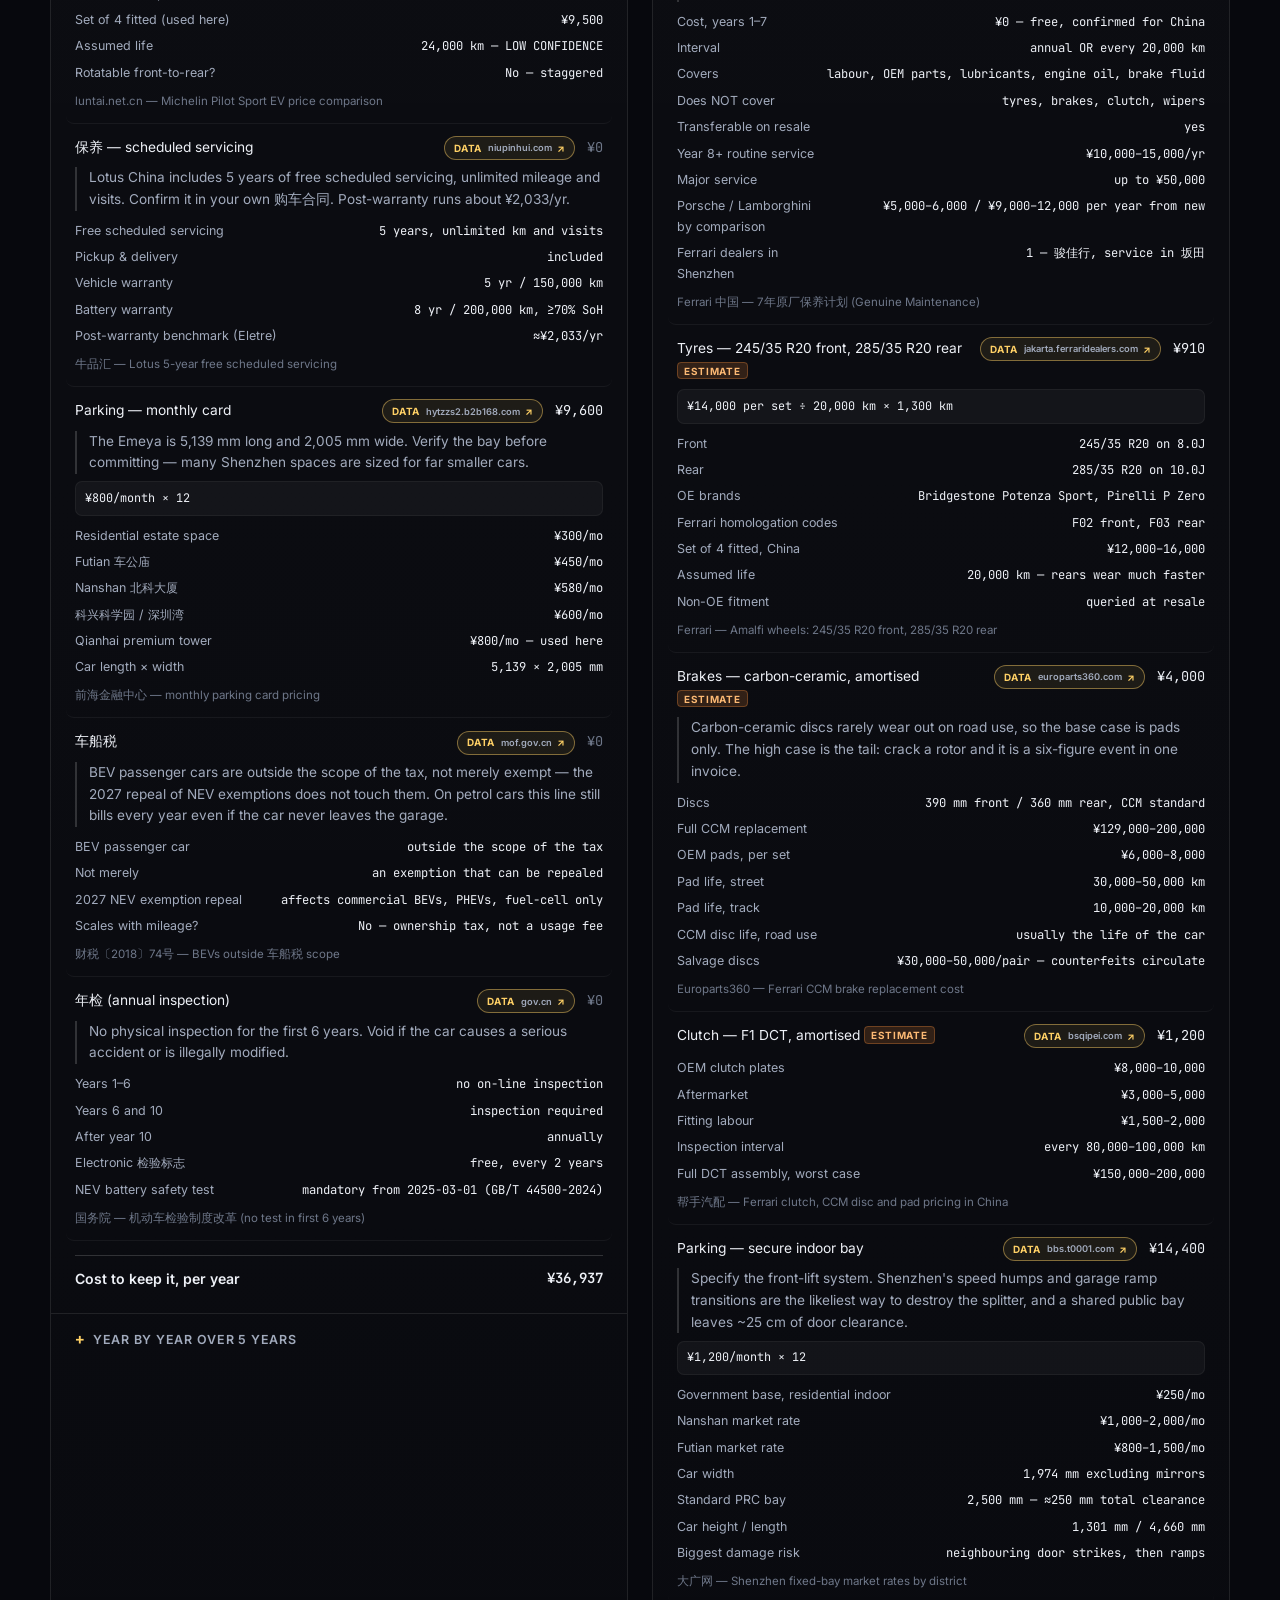
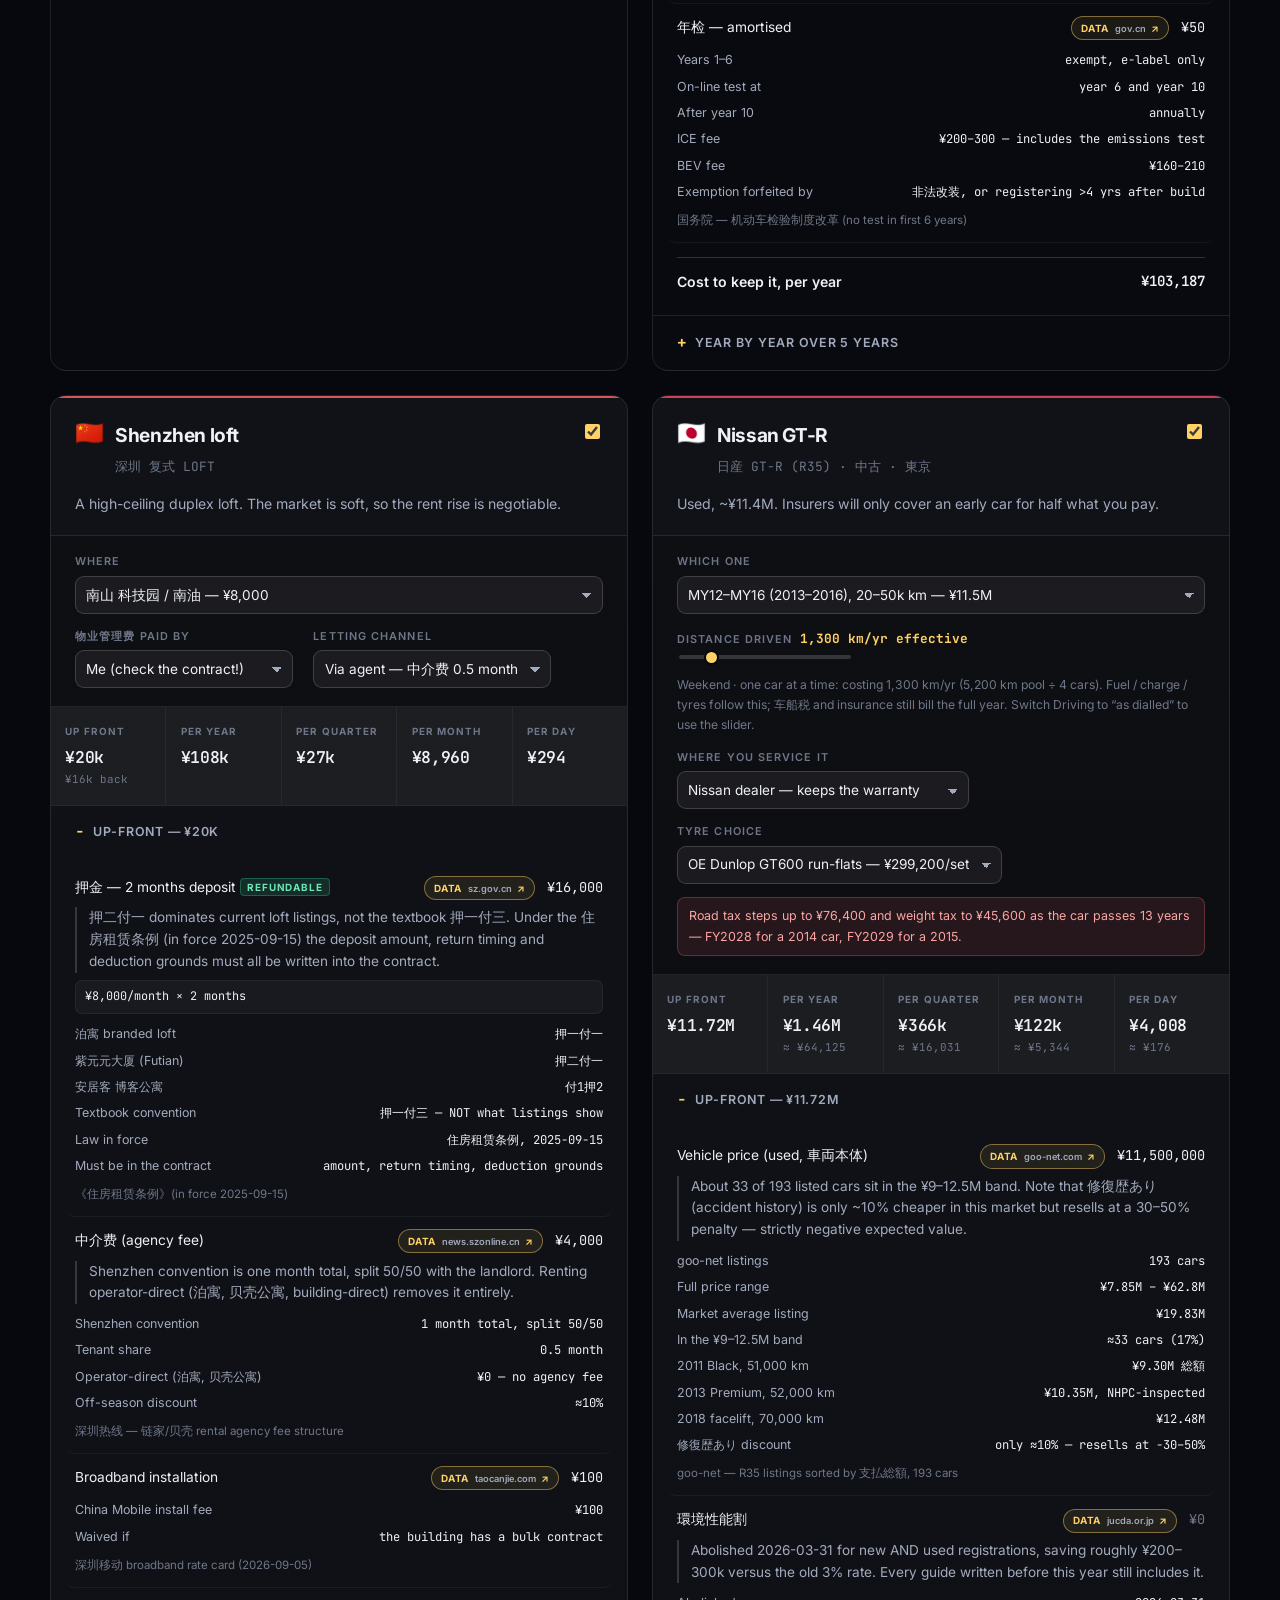
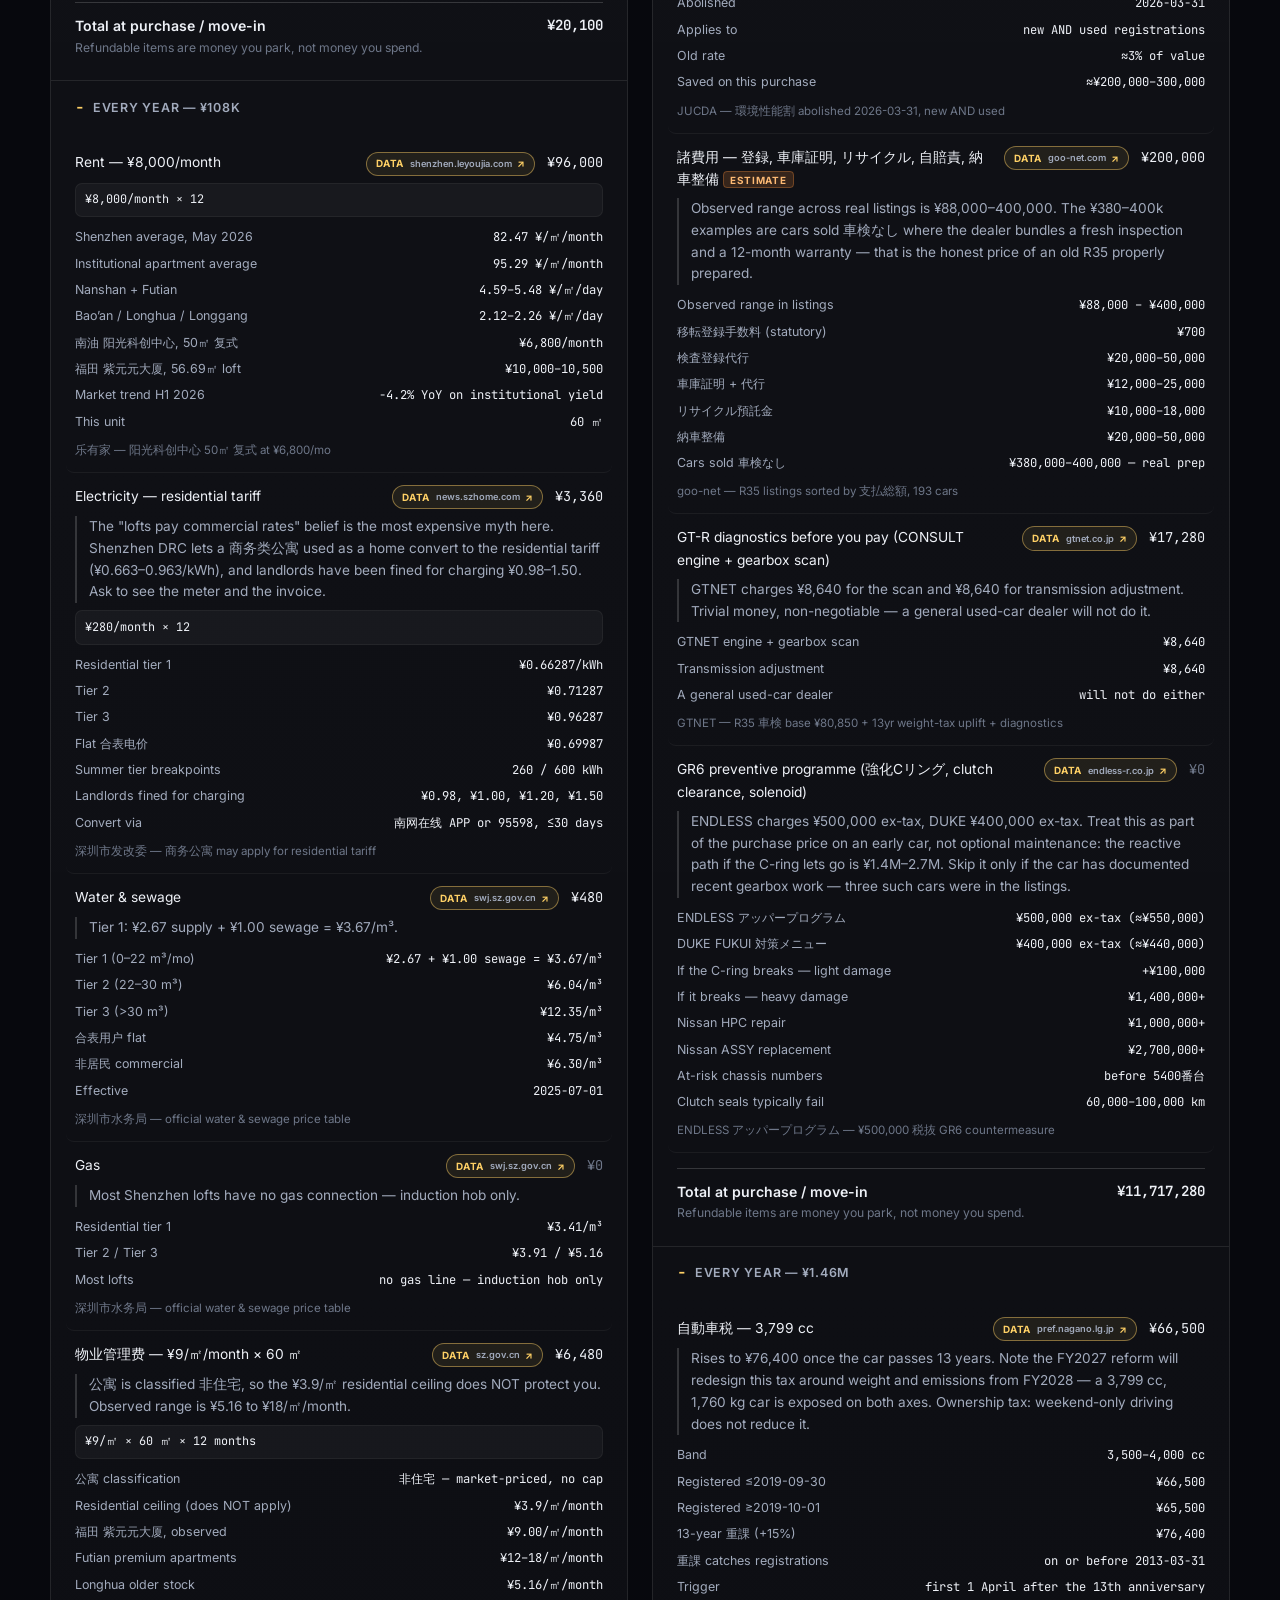
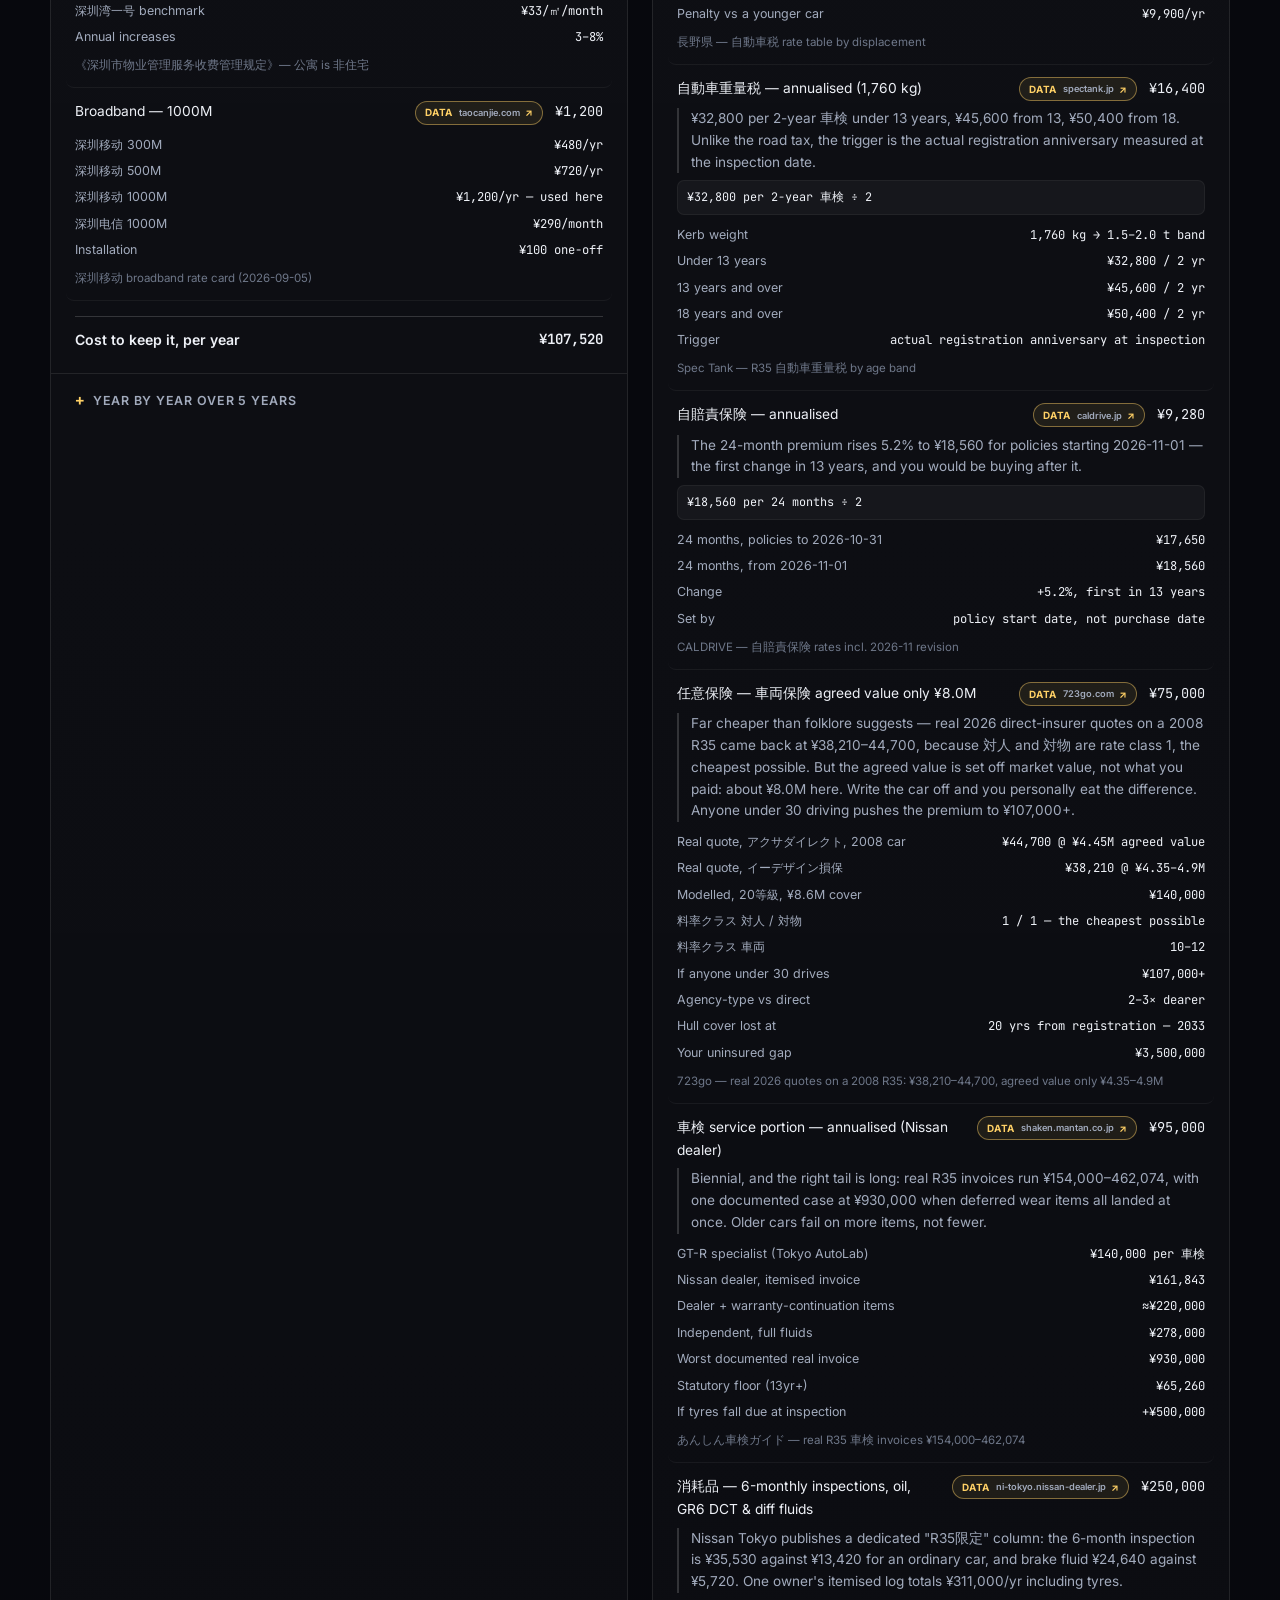
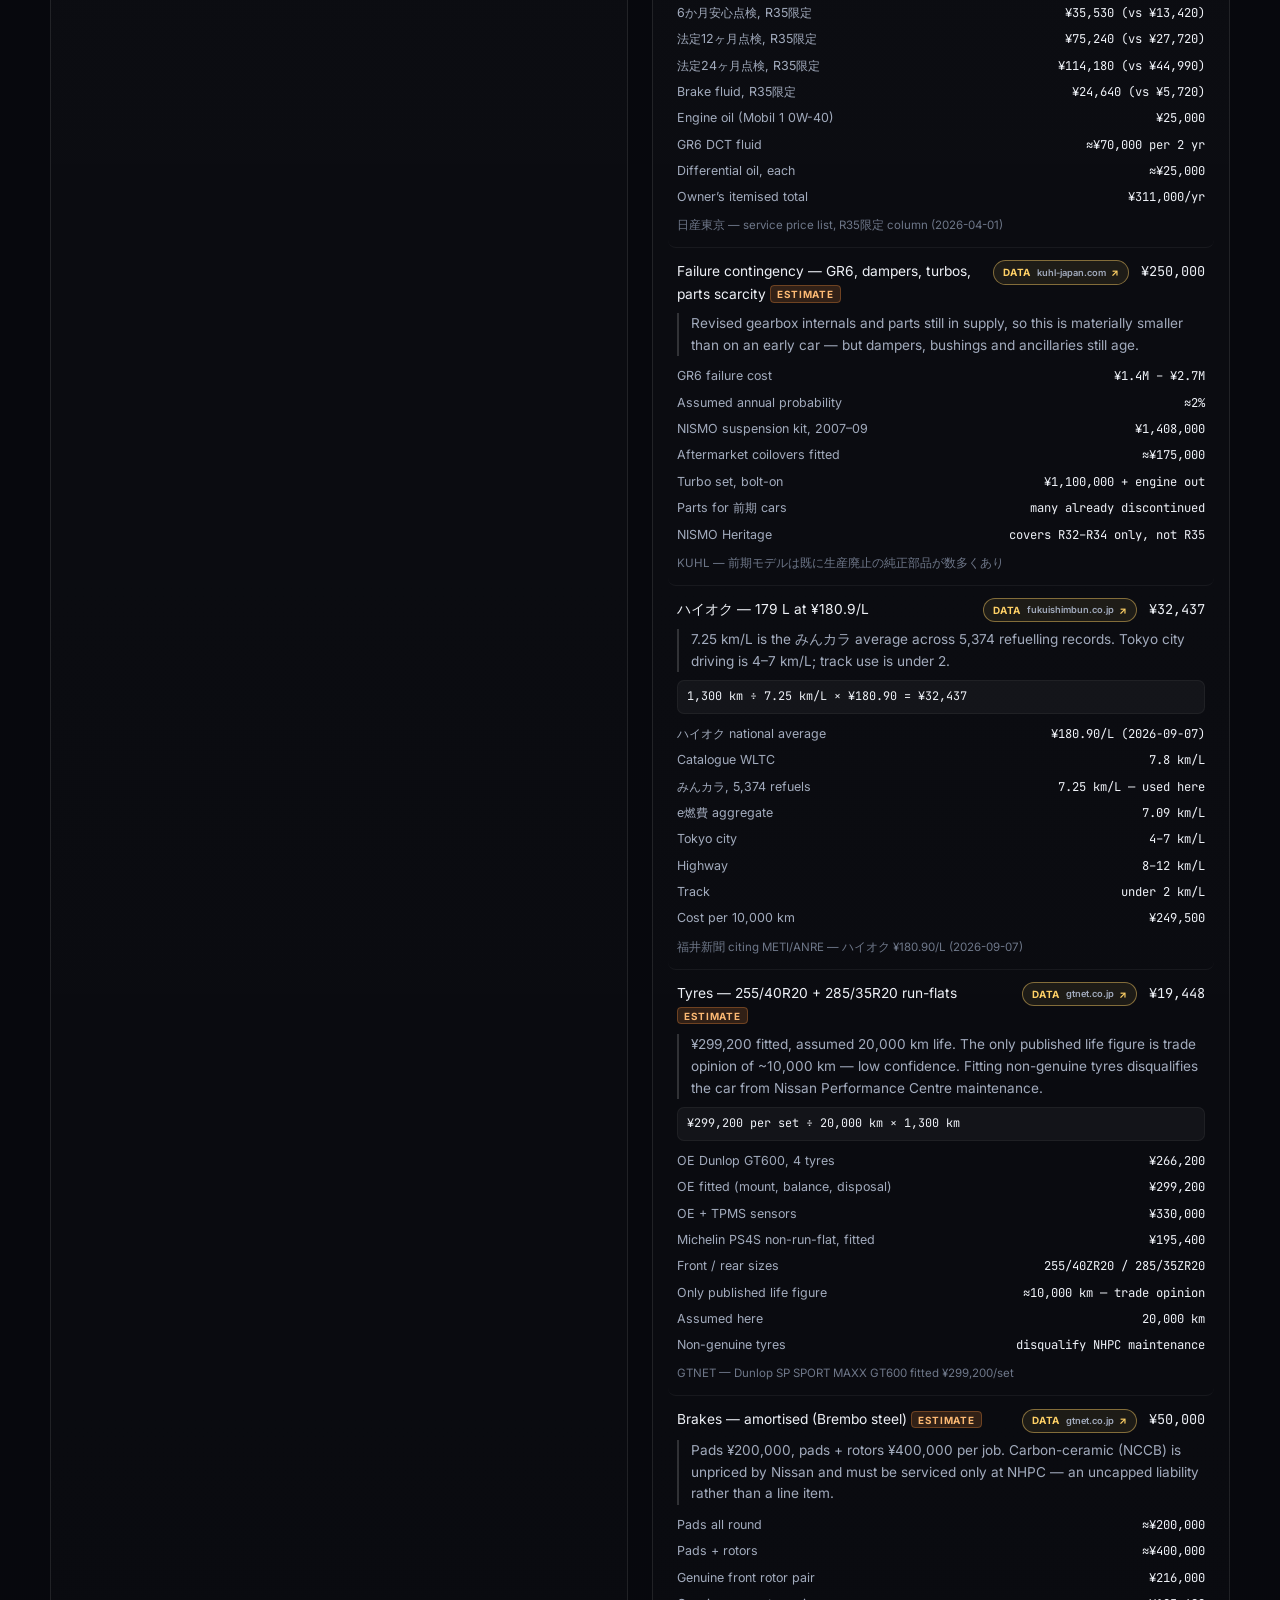
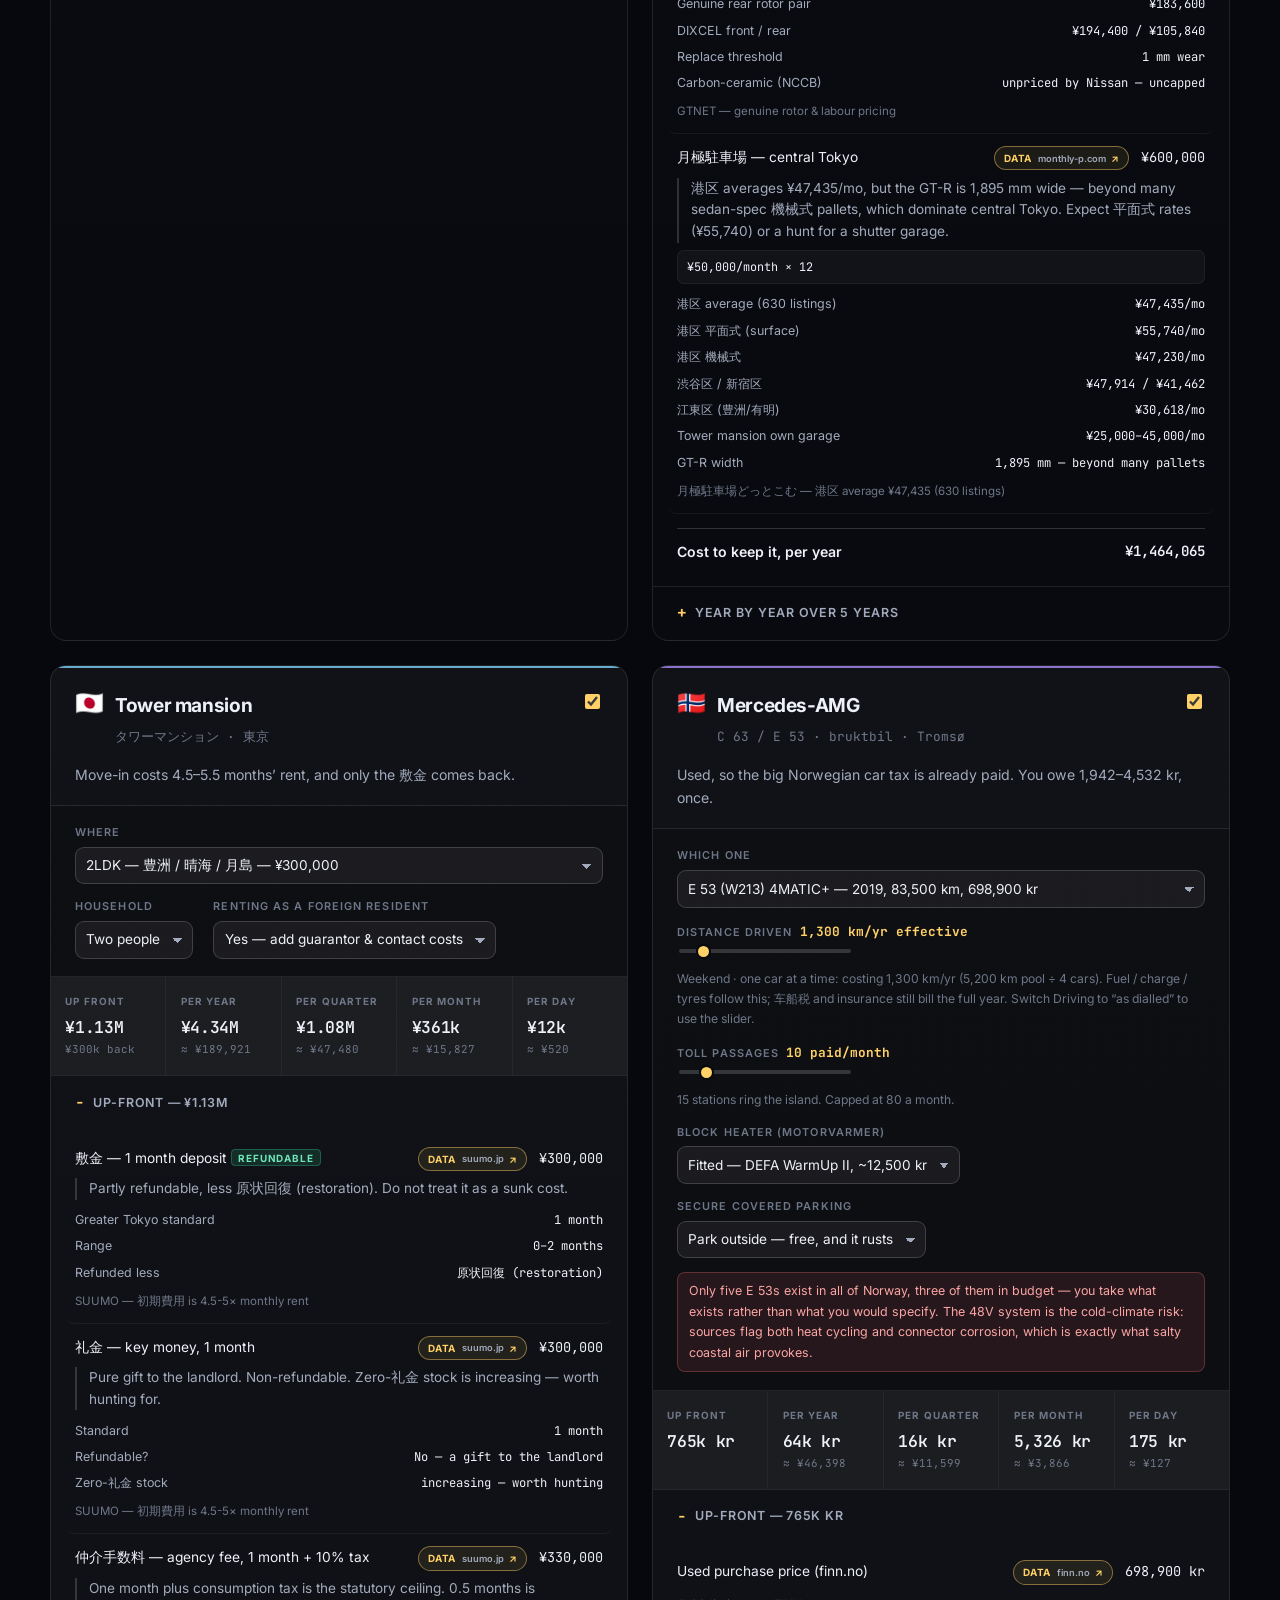
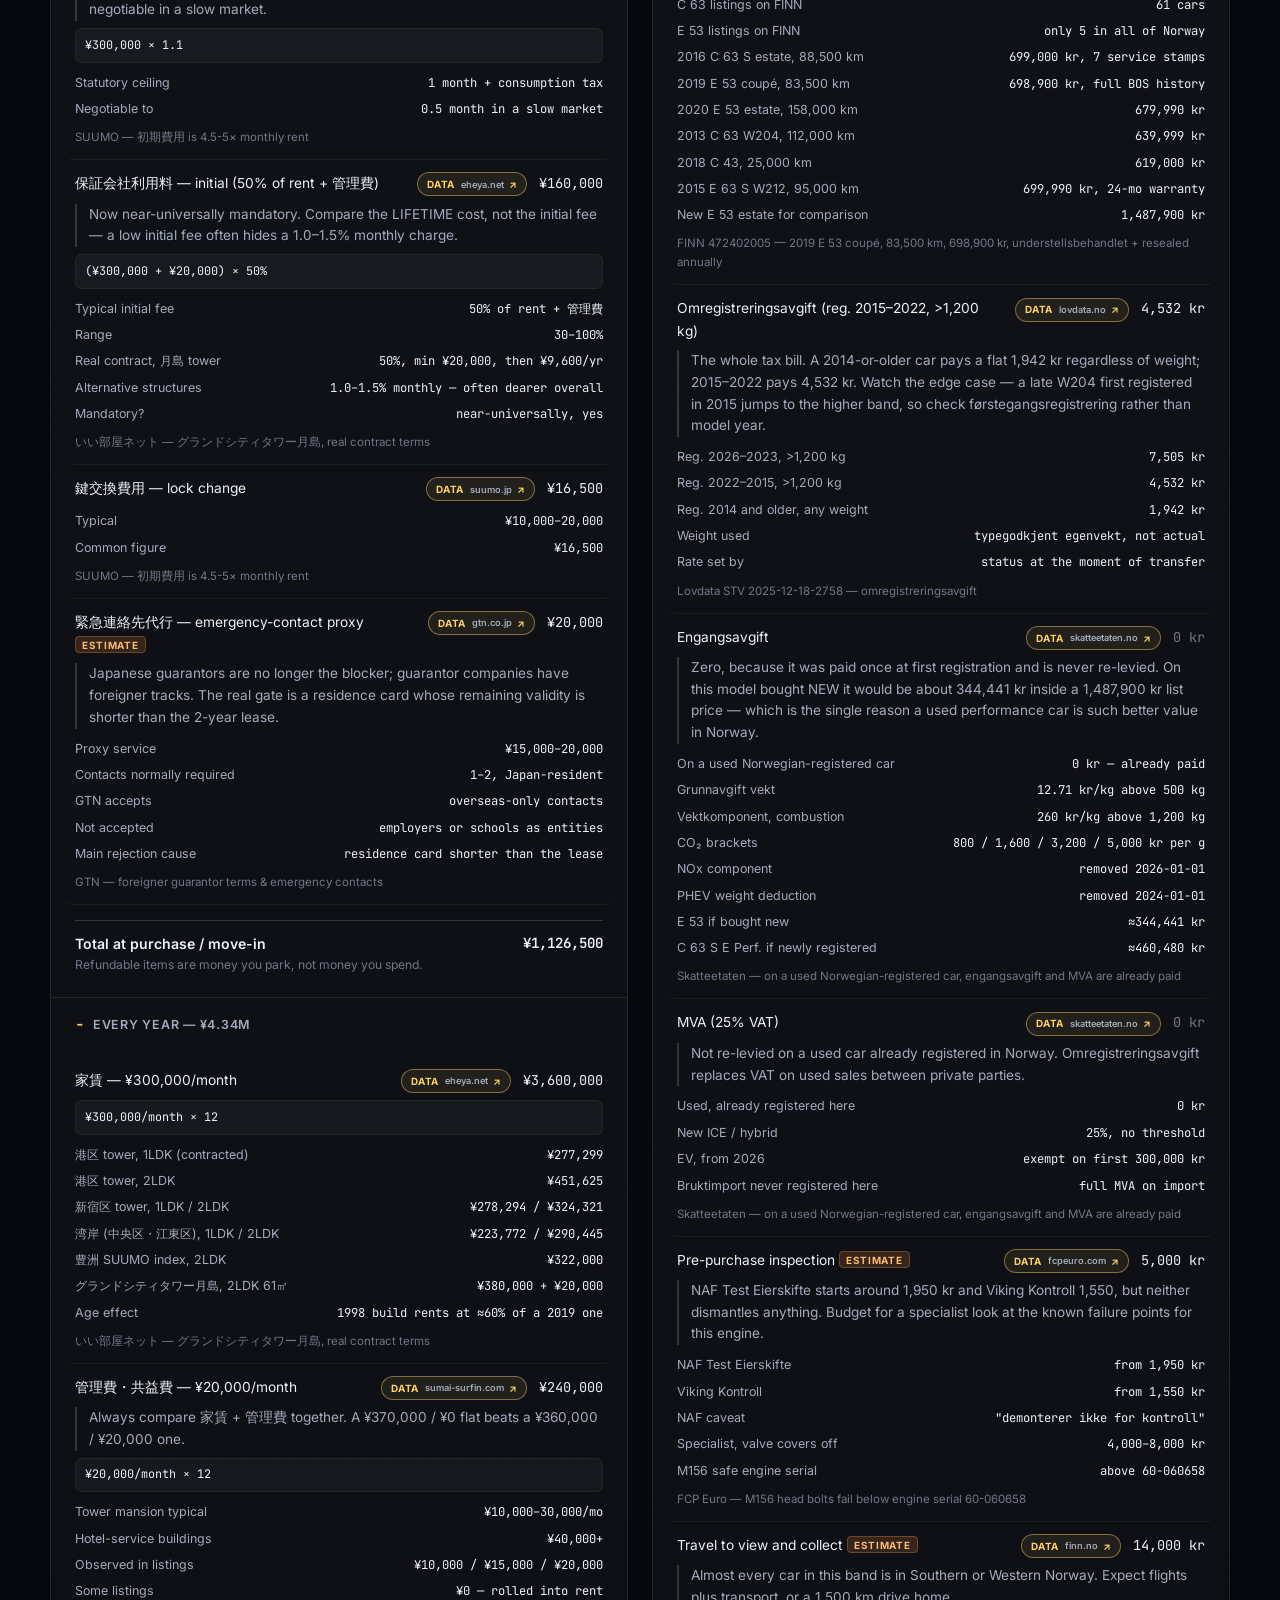
==== commit 9f327235: "Fix hover dwell and model weekend-only driving Hover waits before opening, parks beside the row, and" ====
--- a/details.html
+++ b/details.html
@@ -44,6 +44,13 @@
         <option value="low">Optimistic — everything goes right</option>
         <option value="base">Realistic — the base case</option>
         <option value="high">Pessimistic — it all loads up</option>
+      </select>
+    </label>
+    <label class="ctl">
+      <span>Driving</span>
+      <select id="drive-mode">
+        <option value="weekend">Weekend · one car at a time</option>
+        <option value="as_set">As dialled per car</option>
       </select>
     </label>
     <label class="ctl">
--- a/assets/css/styles.css
+++ b/assets/css/styles.css
@@ -144,26 +144,93 @@
 }
 
 .period table { width: 100%; border-collapse: collapse; }
-.period td { padding: 0.62rem 1.5rem; vertical-align: middle; }
+.period td { padding: 0.62rem 1rem 0.62rem 1.5rem; vertical-align: middle; }
 .period tbody tr {
   /* A tint behind each row shows its share without needing a separate chart. */
   background: linear-gradient(to right,
     color-mix(in srgb, var(--tint) 15%, transparent) var(--share, 0%),
     transparent var(--share, 0%));
   border-bottom: 1px solid rgba(255, 255, 255, 0.045);
-}
+  cursor: help;
+}
+.period tbody tr:hover, .period tbody tr.is-pinned, .period tbody tr:focus-visible {
+  outline: none;
+  box-shadow: inset 2px 0 0 var(--accent);
+  background: linear-gradient(to right,
+    color-mix(in srgb, var(--tint) 22%, transparent) var(--share, 0%),
+    rgba(255, 255, 255, 0.03) var(--share, 0%));
+}
+.period-total { cursor: help; }
+.period-total:hover, .upfront-inner:hover, .upfront-inner.is-pinned {
+  filter: brightness(1.05);
+}
+.upfront-inner { cursor: help; outline: none; }
 .period td.n { display: flex; align-items: center; gap: 0.6rem; font-size: 0.9rem; }
 .period td.n .flag { font-size: 1.05rem; }
 .period td.n .nm { display: flex; flex-direction: column; line-height: 1.25; }
 .period td.n .nm small { color: var(--ink-faint); font-size: 0.72rem; }
+.period td.lnk {
+  width: 1%; white-space: nowrap; text-align: right; padding-inline: 0.4rem;
+}
+.period td.lnk .lnk-wrap {
+  display: inline-flex; gap: 0.35rem; justify-content: flex-end; align-items: center;
+}
 .period td.v {
   text-align: right; font-family: var(--mono); font-size: 0.94rem; white-space: nowrap;
+  padding-right: 1.5rem;
 }
 .period tfoot td {
   border-top: 1px solid var(--line-2); font-weight: 700; font-size: 0.88rem;
   padding-top: 0.8rem; padding-bottom: 0.9rem; background: rgba(0, 0, 0, 0.2);
+  cursor: help;
 }
 .period tfoot td.v { font-size: 1rem; color: var(--accent); }
+
+/* Row-level source chips on the overview tables. */
+.row-data, .hc-data {
+  display: inline-flex; align-items: center; gap: 0.28rem;
+  border: 1px solid rgba(255, 209, 102, 0.45); border-radius: 999px;
+  padding: 0.12rem 0.45rem; font-size: 0.58rem; font-weight: 700;
+  letter-spacing: 0.06em; text-transform: uppercase; color: var(--accent);
+  background: rgba(255, 209, 102, 0.08); text-decoration: none; max-width: 9.5rem;
+}
+.row-data small, .hc-data small {
+  font-size: 0.55rem; font-weight: 600; letter-spacing: 0; text-transform: none;
+  color: var(--ink-dim); overflow: hidden; text-overflow: ellipsis; white-space: nowrap;
+  max-width: 5.5rem;
+}
+.row-data::after, .hc-data::after { content: '↗'; }
+.row-data:hover, .hc-data:hover { color: #0b0c12; background: var(--accent); border-color: var(--accent); }
+.row-data:hover small, .hc-data:hover small, .row-data:hover::after, .hc-data:hover::after { color: #0b0c12; }
+.row-more {
+  font-size: 0.62rem; font-weight: 700; letter-spacing: 0.04em; color: var(--ink-faint);
+  border: 1px solid var(--line); border-radius: 999px; padding: 0.12rem 0.45rem;
+  text-decoration: none;
+}
+.row-more:hover { color: var(--accent); border-color: var(--accent); }
+
+.hc-title small {
+  display: block; font-size: 0.72rem; font-weight: 500; color: var(--ink-faint);
+  margin-top: 0.2rem; letter-spacing: 0;
+}
+.hc-lines { display: flex; flex-direction: column; gap: 0.55rem; max-height: 52vh; overflow: auto; }
+.hc-line {
+  padding: 0.45rem 0.5rem; border-radius: 8px;
+  background: rgba(255, 255, 255, 0.03); border: 1px solid rgba(255, 255, 255, 0.05);
+}
+.hc-line-top { display: flex; gap: 0.5rem; align-items: baseline; }
+.hc-line-lbl { flex: 1; font-size: 0.78rem; color: var(--ink); }
+.hc-line-lbl i { font-style: normal; color: #fdba74; font-size: 0.62rem; font-weight: 700; }
+.hc-line-amt { font-family: var(--mono); font-size: 0.78rem; white-space: nowrap; }
+.hc-line-formula {
+  margin-top: 0.3rem; font-family: var(--mono); font-size: 0.68rem; color: var(--ink-dim);
+  word-break: break-word;
+}
+.hc-line .hc-facts { margin-top: 0.25rem; }
+.hc-more {
+  display: inline-block; margin-top: 0.75rem; font-size: 0.74rem; font-weight: 600;
+  color: var(--accent); border-bottom-color: transparent;
+}
 /* Settings recap as chips — scannable, not a sentence to decode. */
 .periods-note {
   grid-column: 1 / -1; margin: 0.3rem 0 0;
@@ -436,10 +503,10 @@
   position: fixed; z-index: 200; width: min(400px, calc(100vw - 20px));
   background: #10121b; border: 1px solid var(--line-2); border-radius: 12px;
   box-shadow: 0 20px 50px rgba(0, 0, 0, 0.6); padding: 0.9rem 1rem;
-  pointer-events: none; font-size: 0.8rem; line-height: 1.5;
+  /* Pointer must be able to enter the card — otherwise DATA links are unreachable. */
+  pointer-events: auto; font-size: 0.8rem; line-height: 1.5;
 }
 .hovercard.is-pinned {
-  pointer-events: auto;
   border-color: rgba(255, 209, 102, 0.55);
   box-shadow: 0 20px 50px rgba(0, 0, 0, 0.7), 0 0 0 1px rgba(255, 209, 102, 0.2);
 }
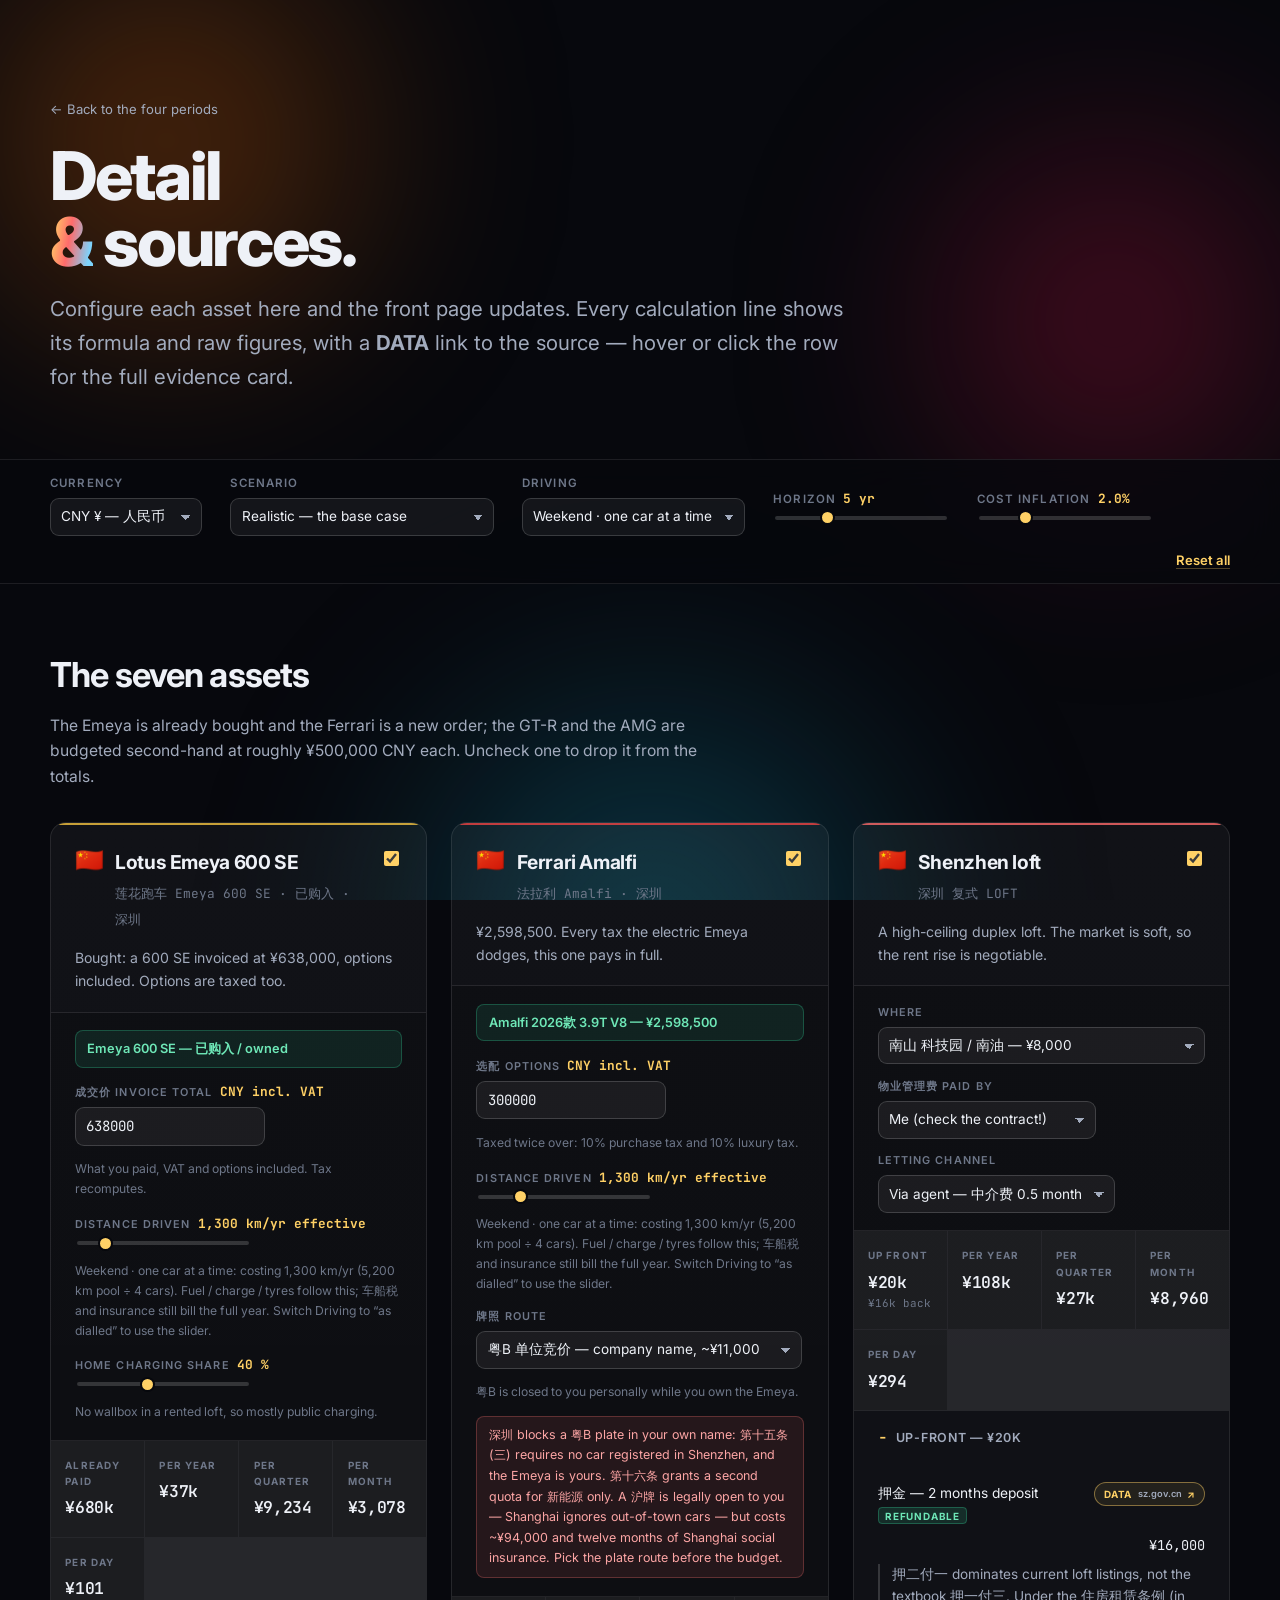
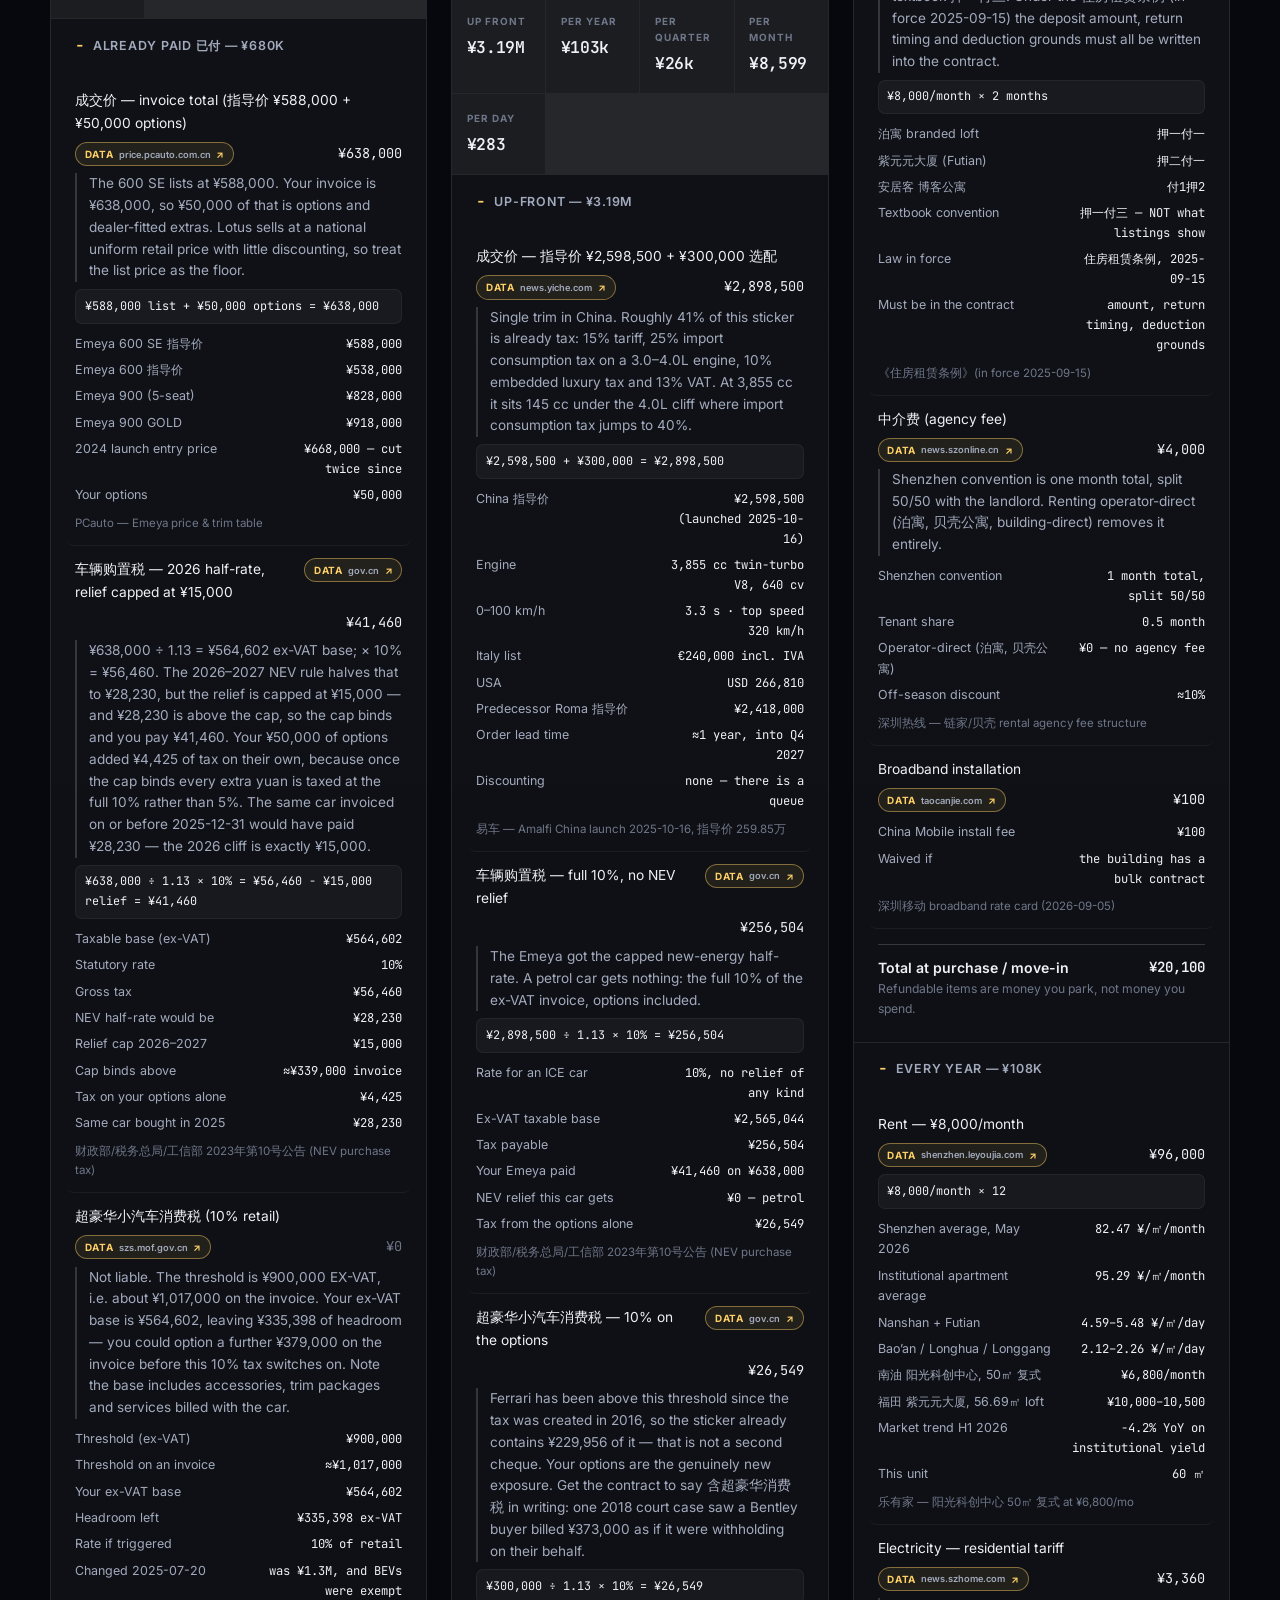
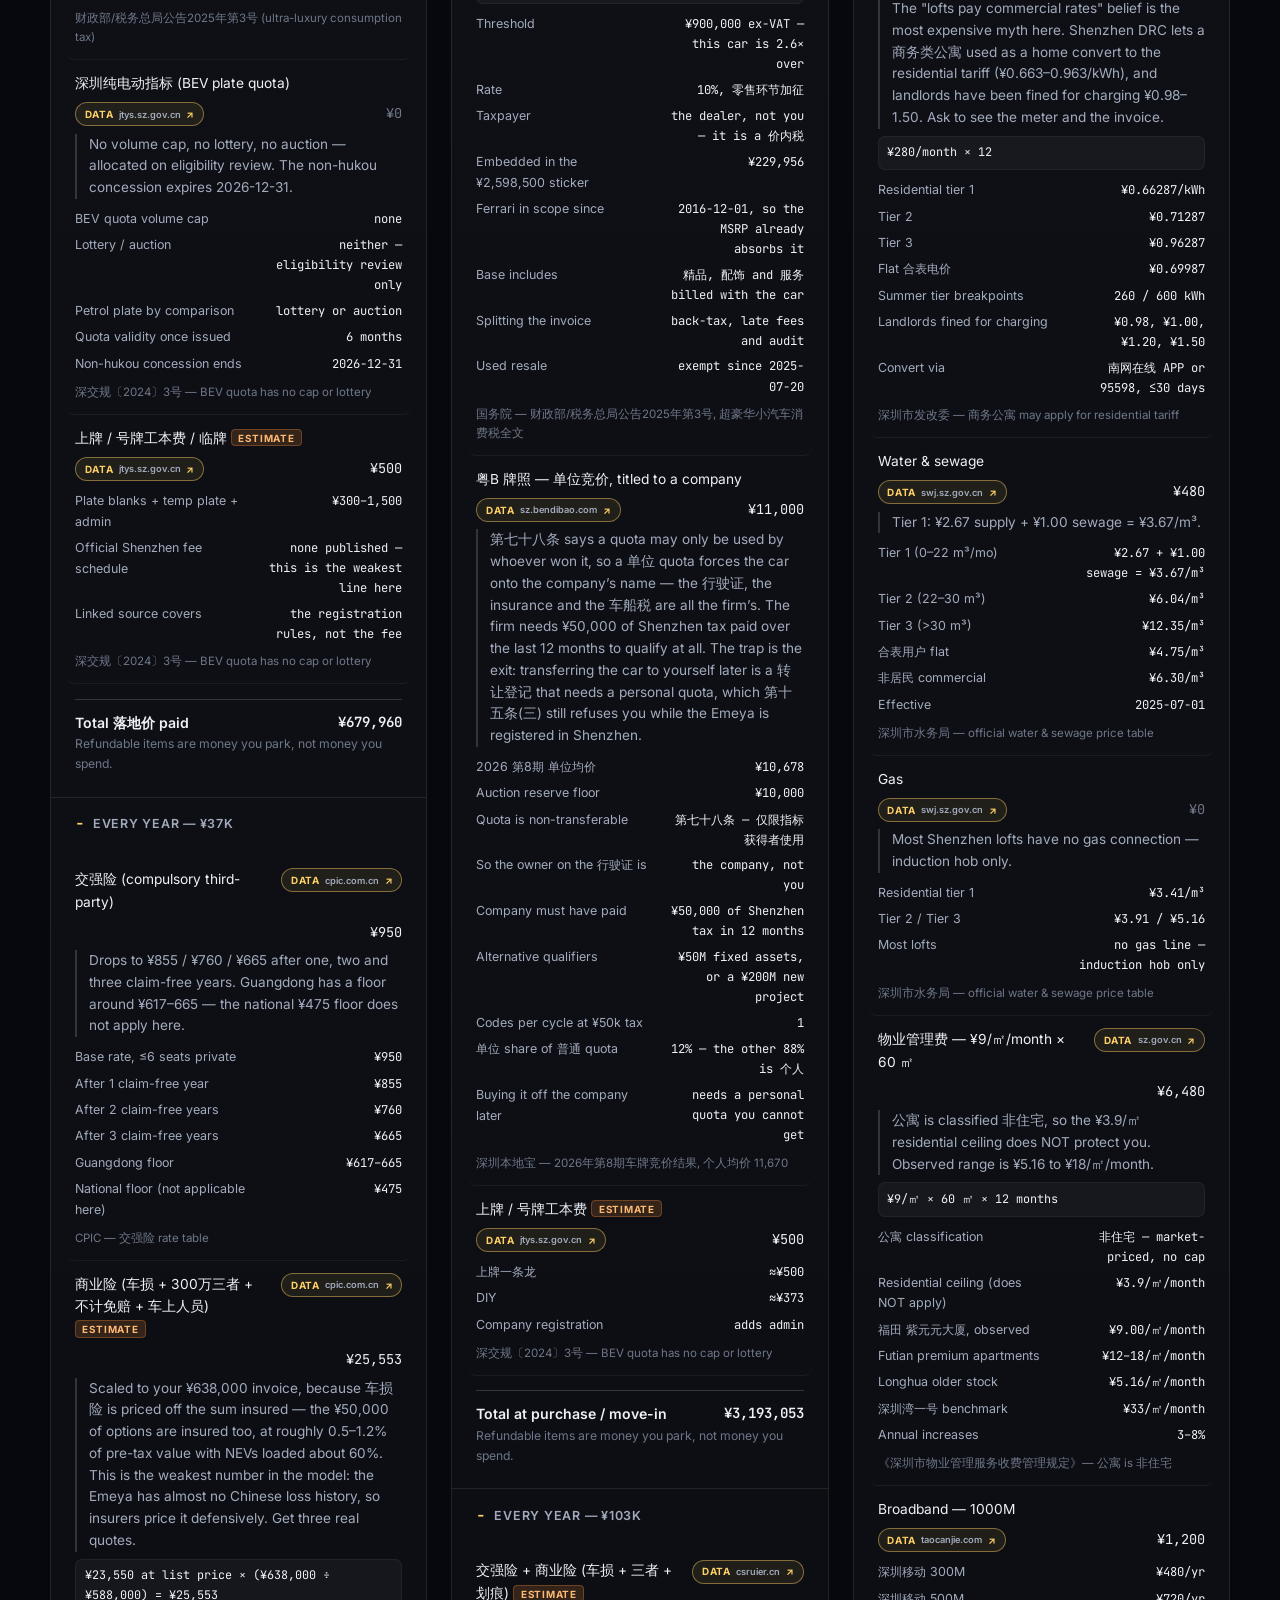
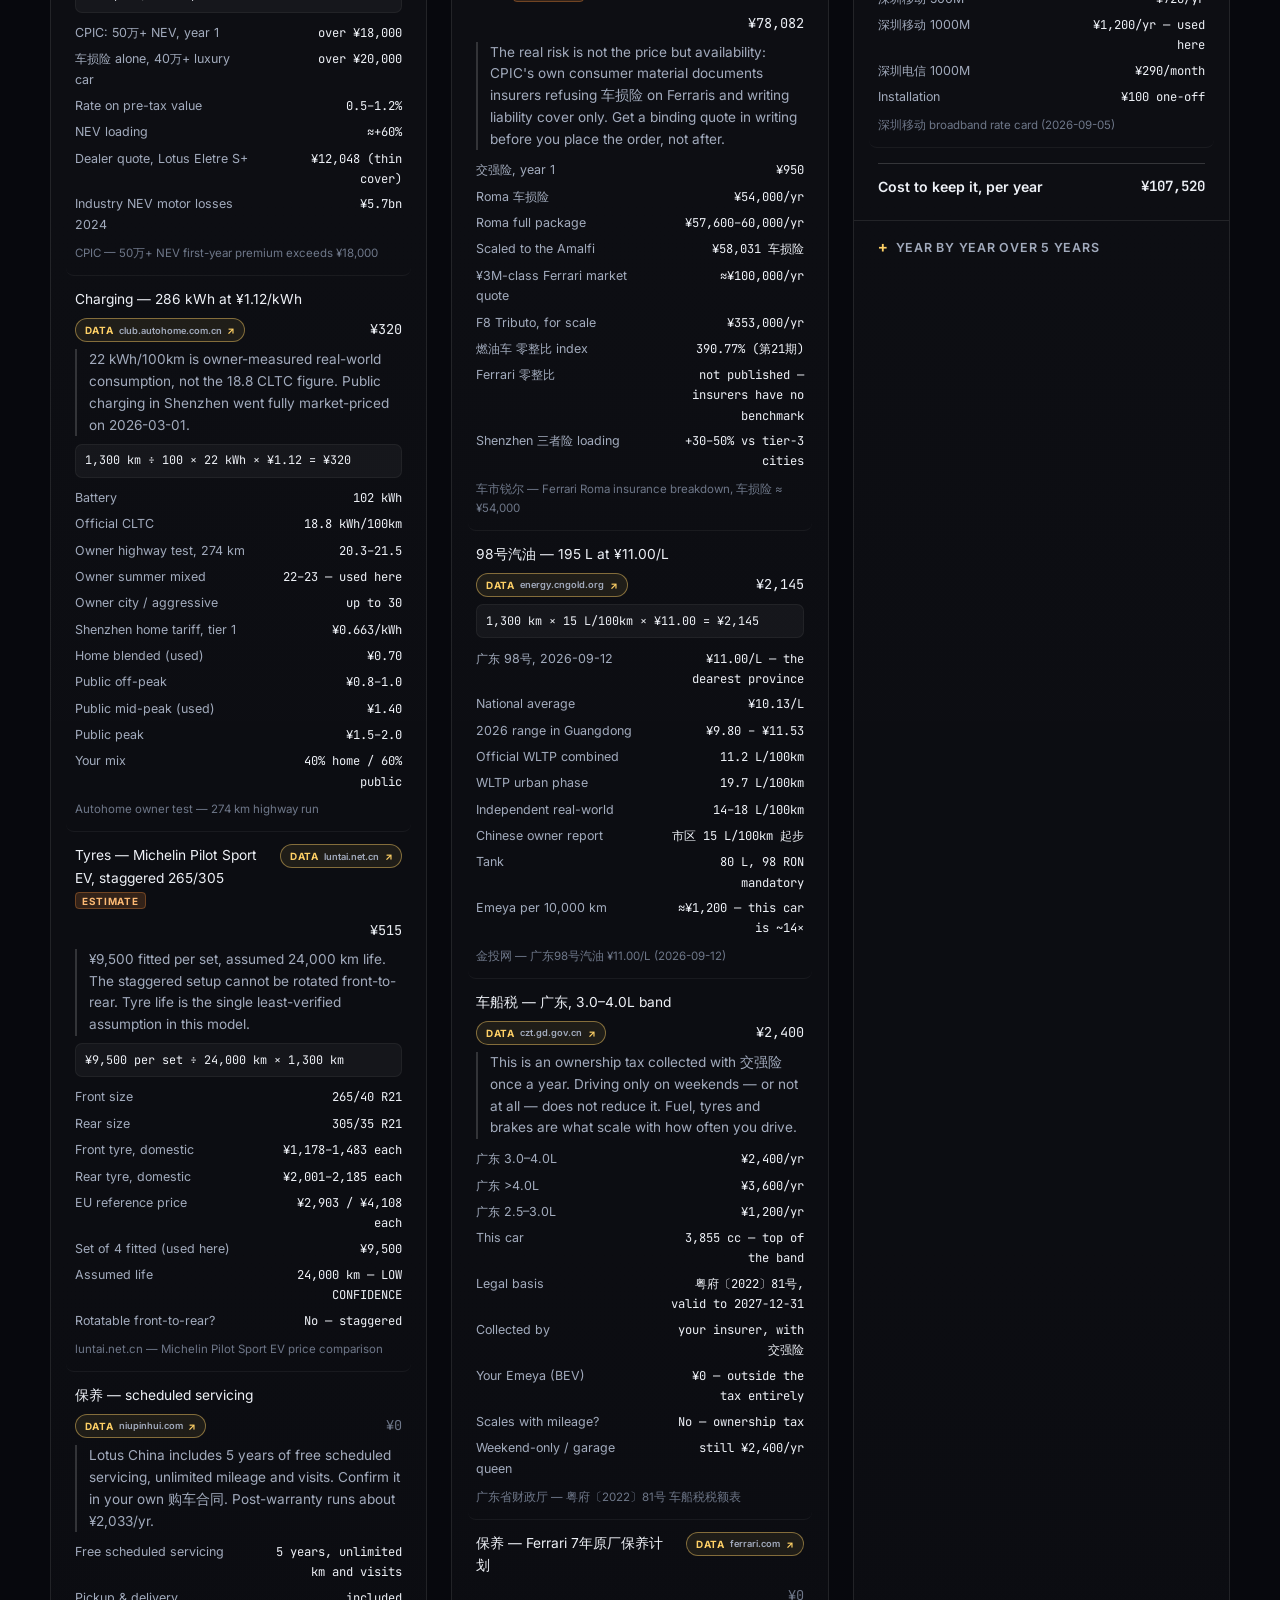
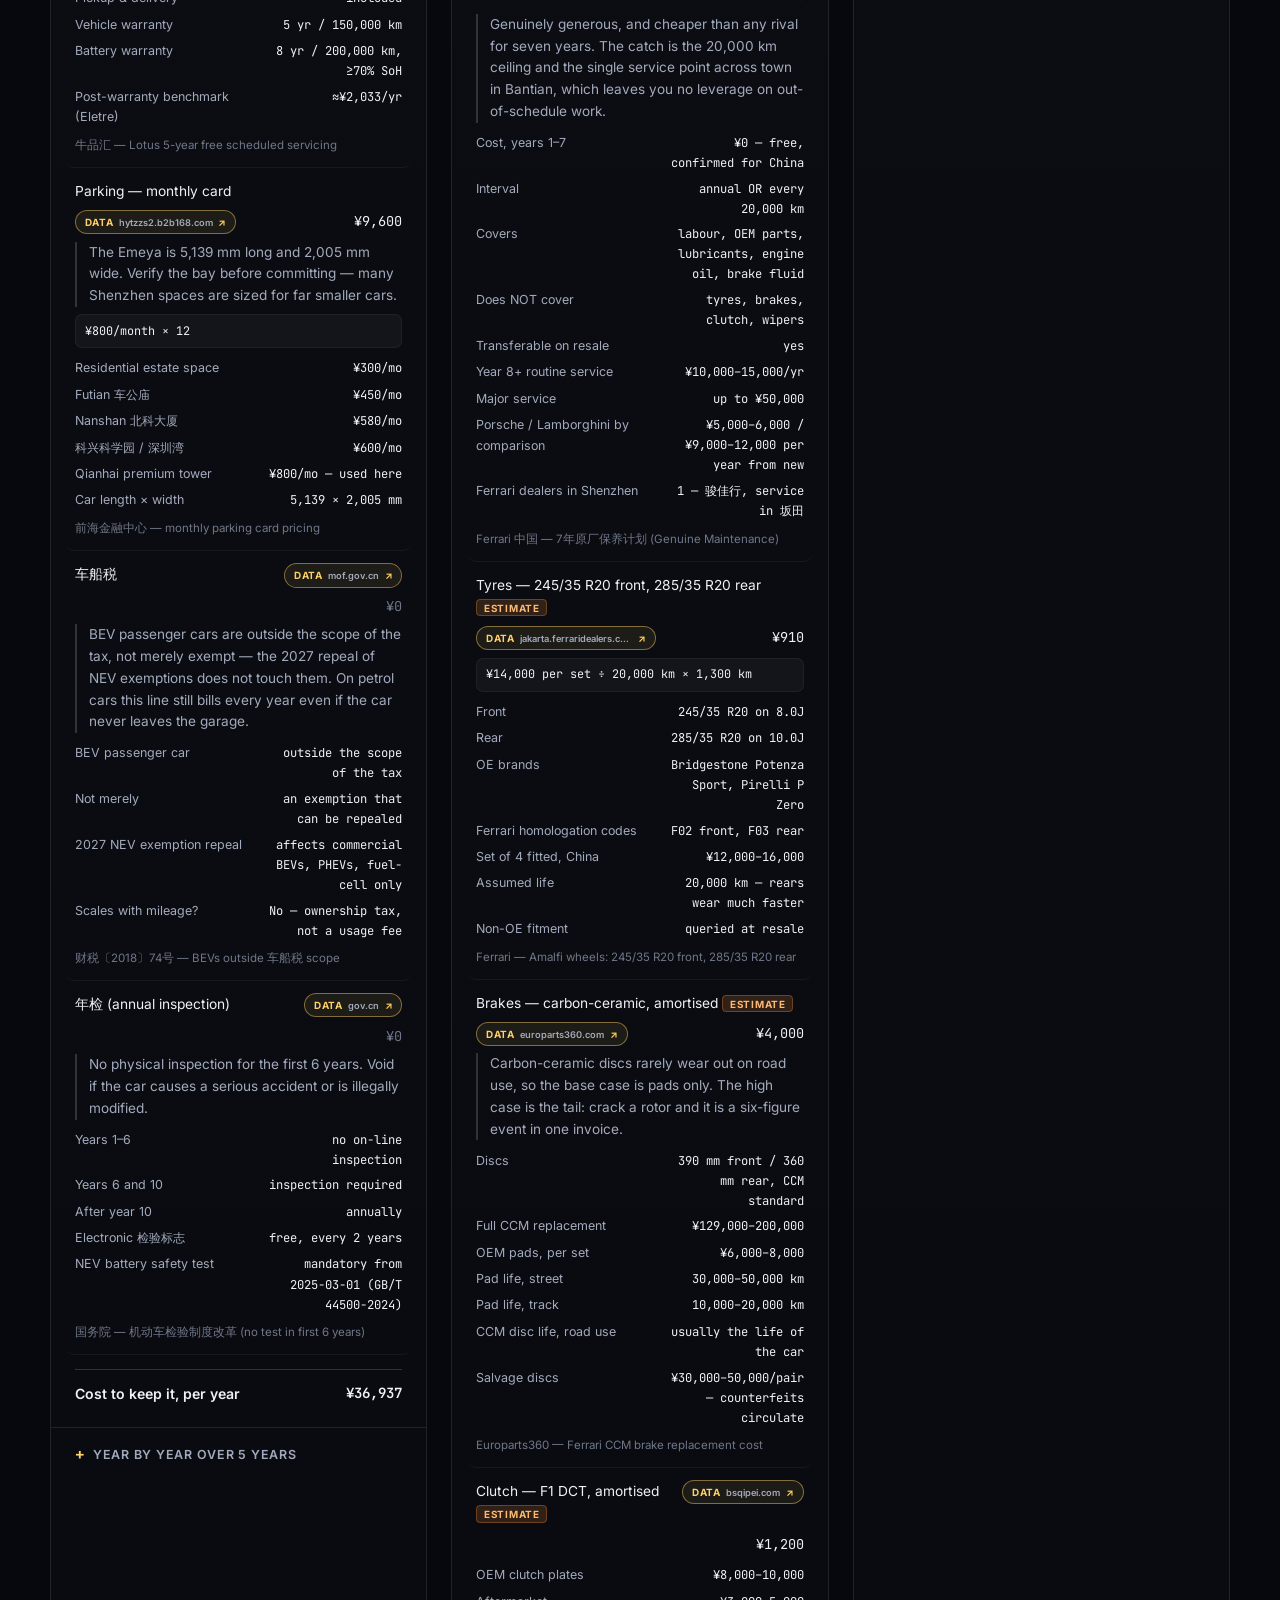
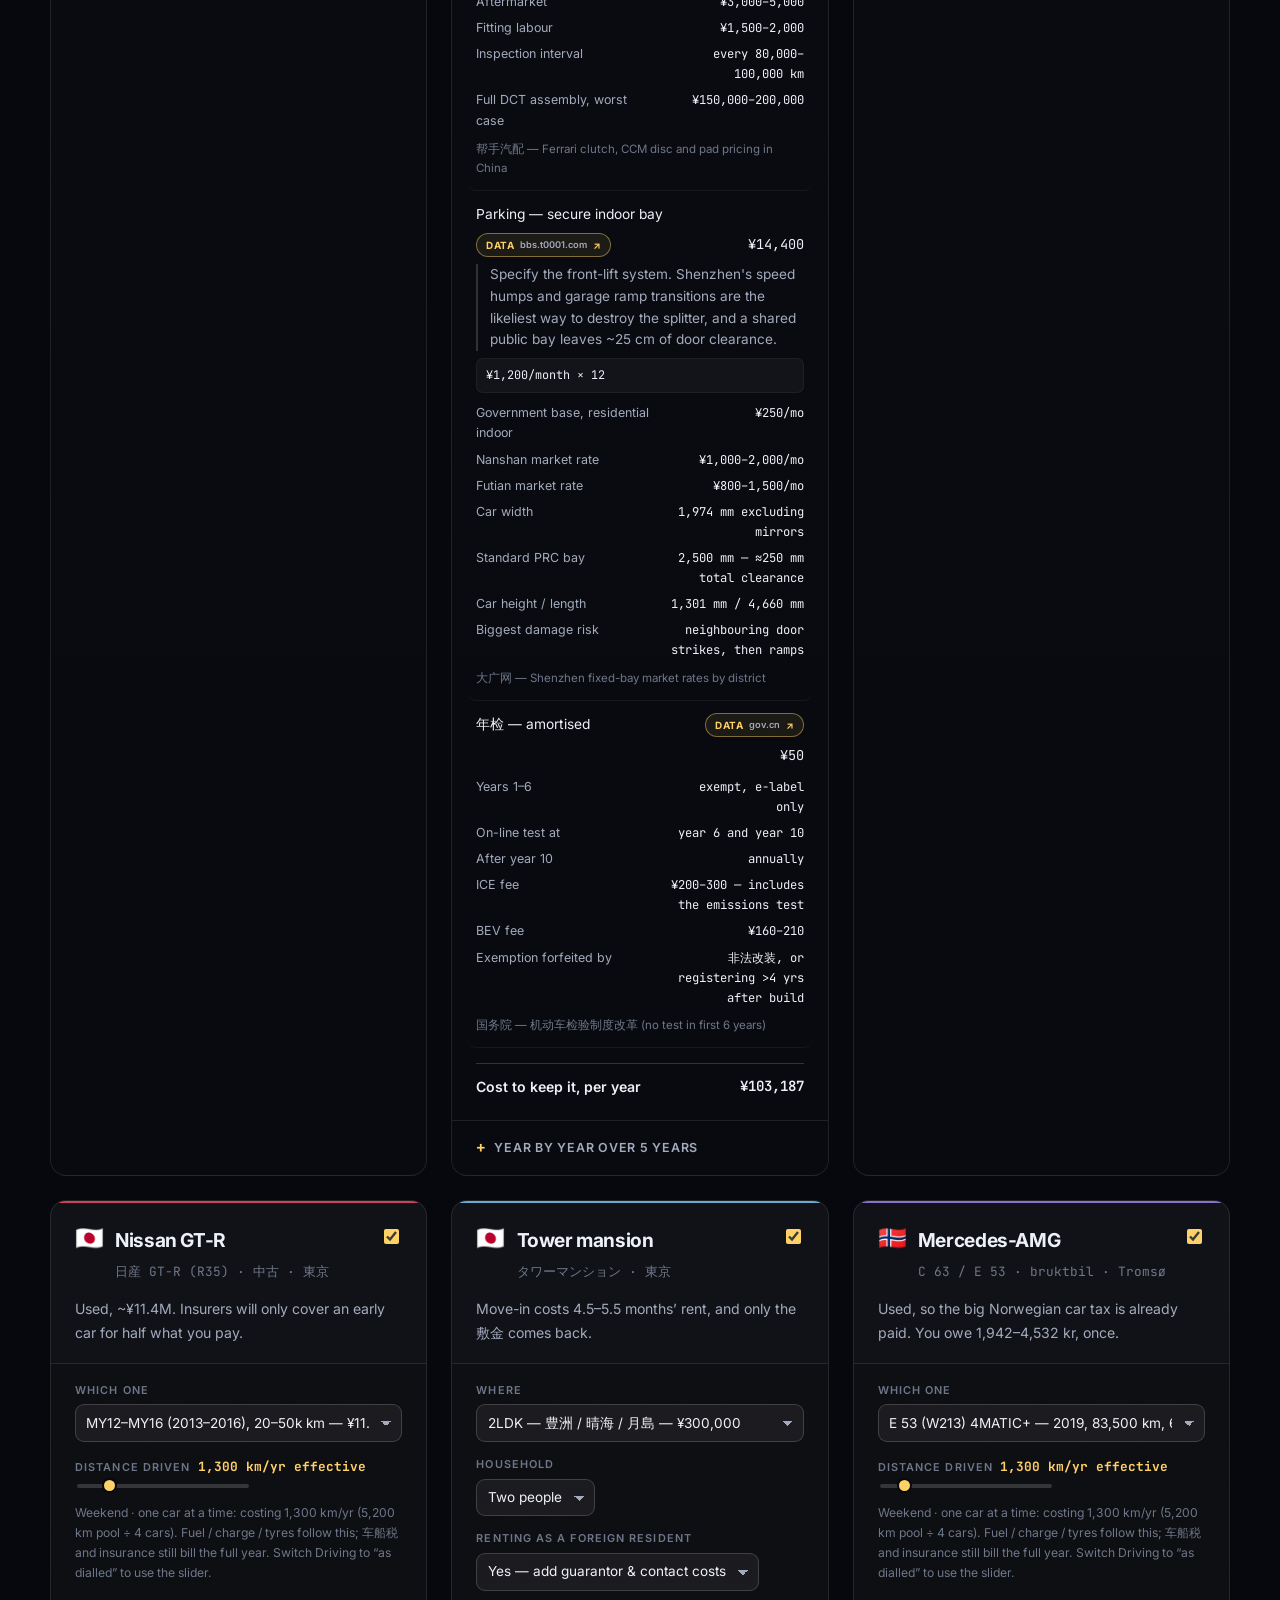
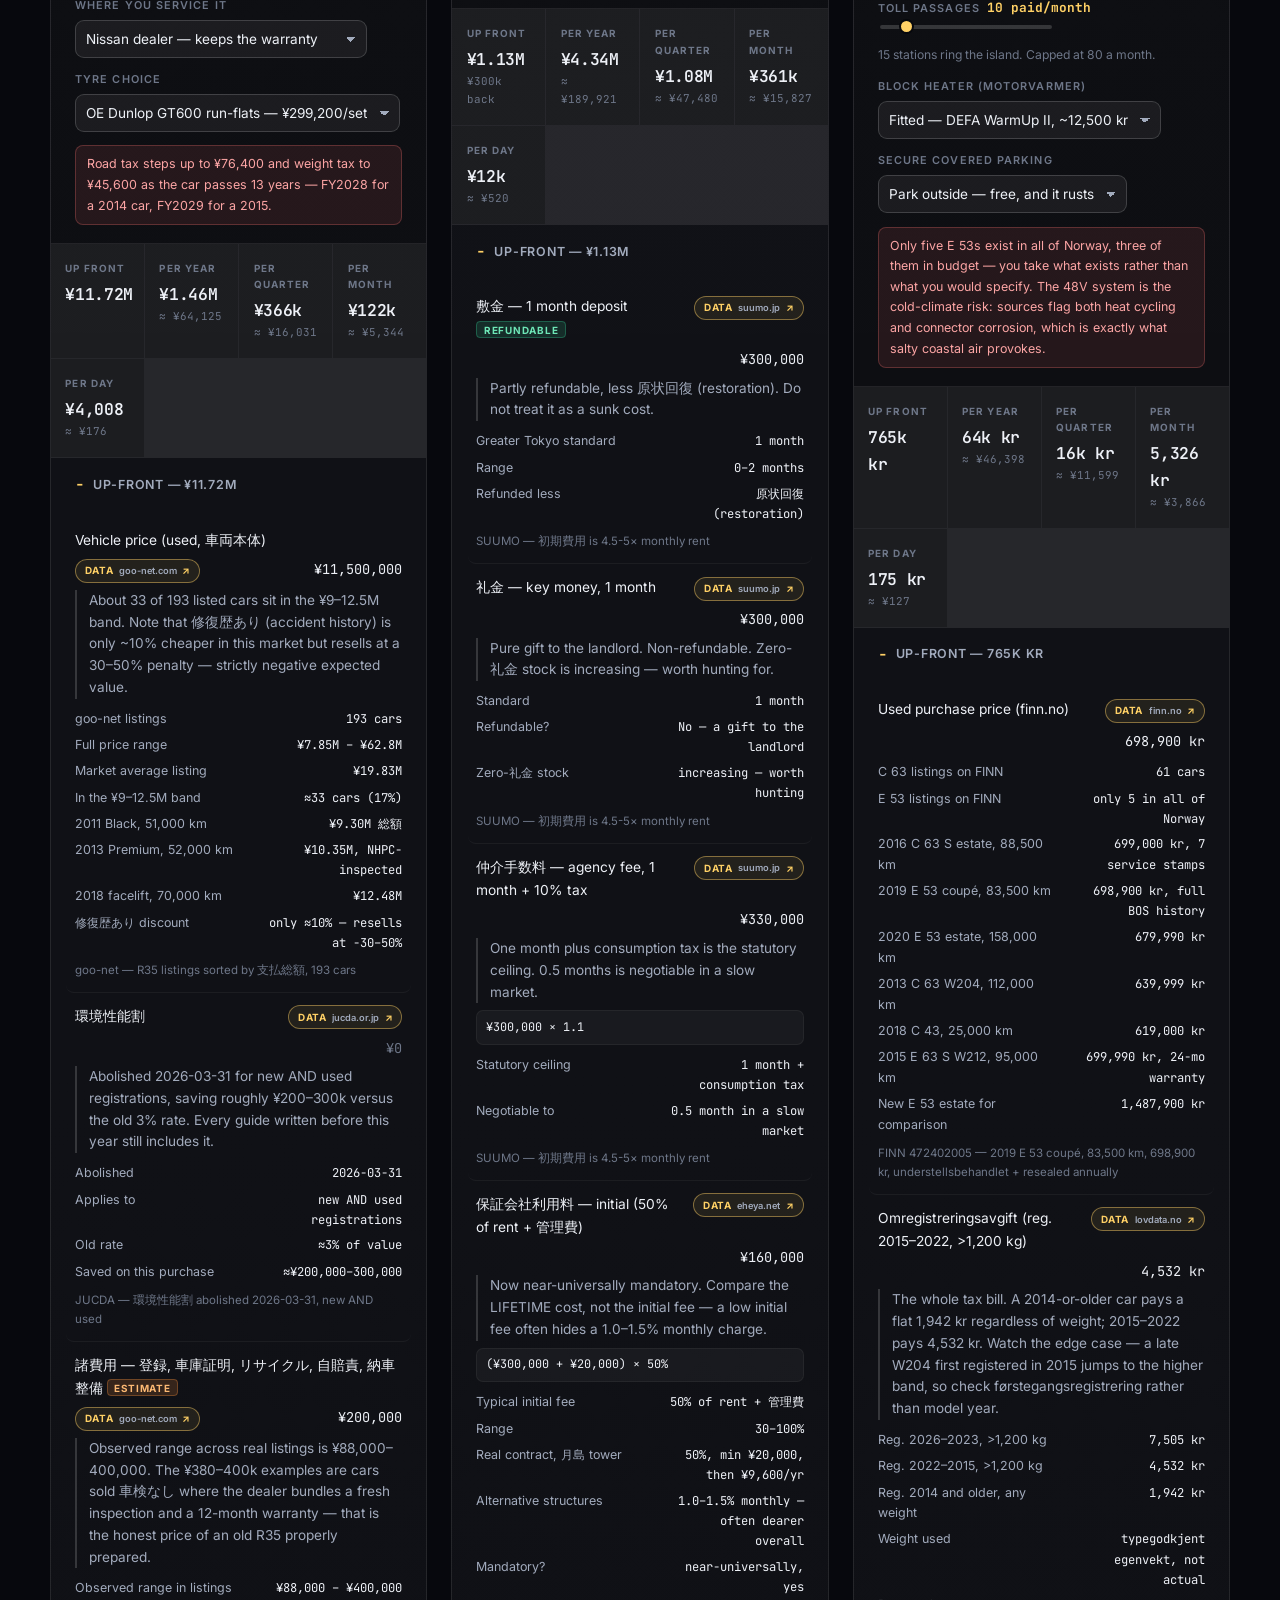
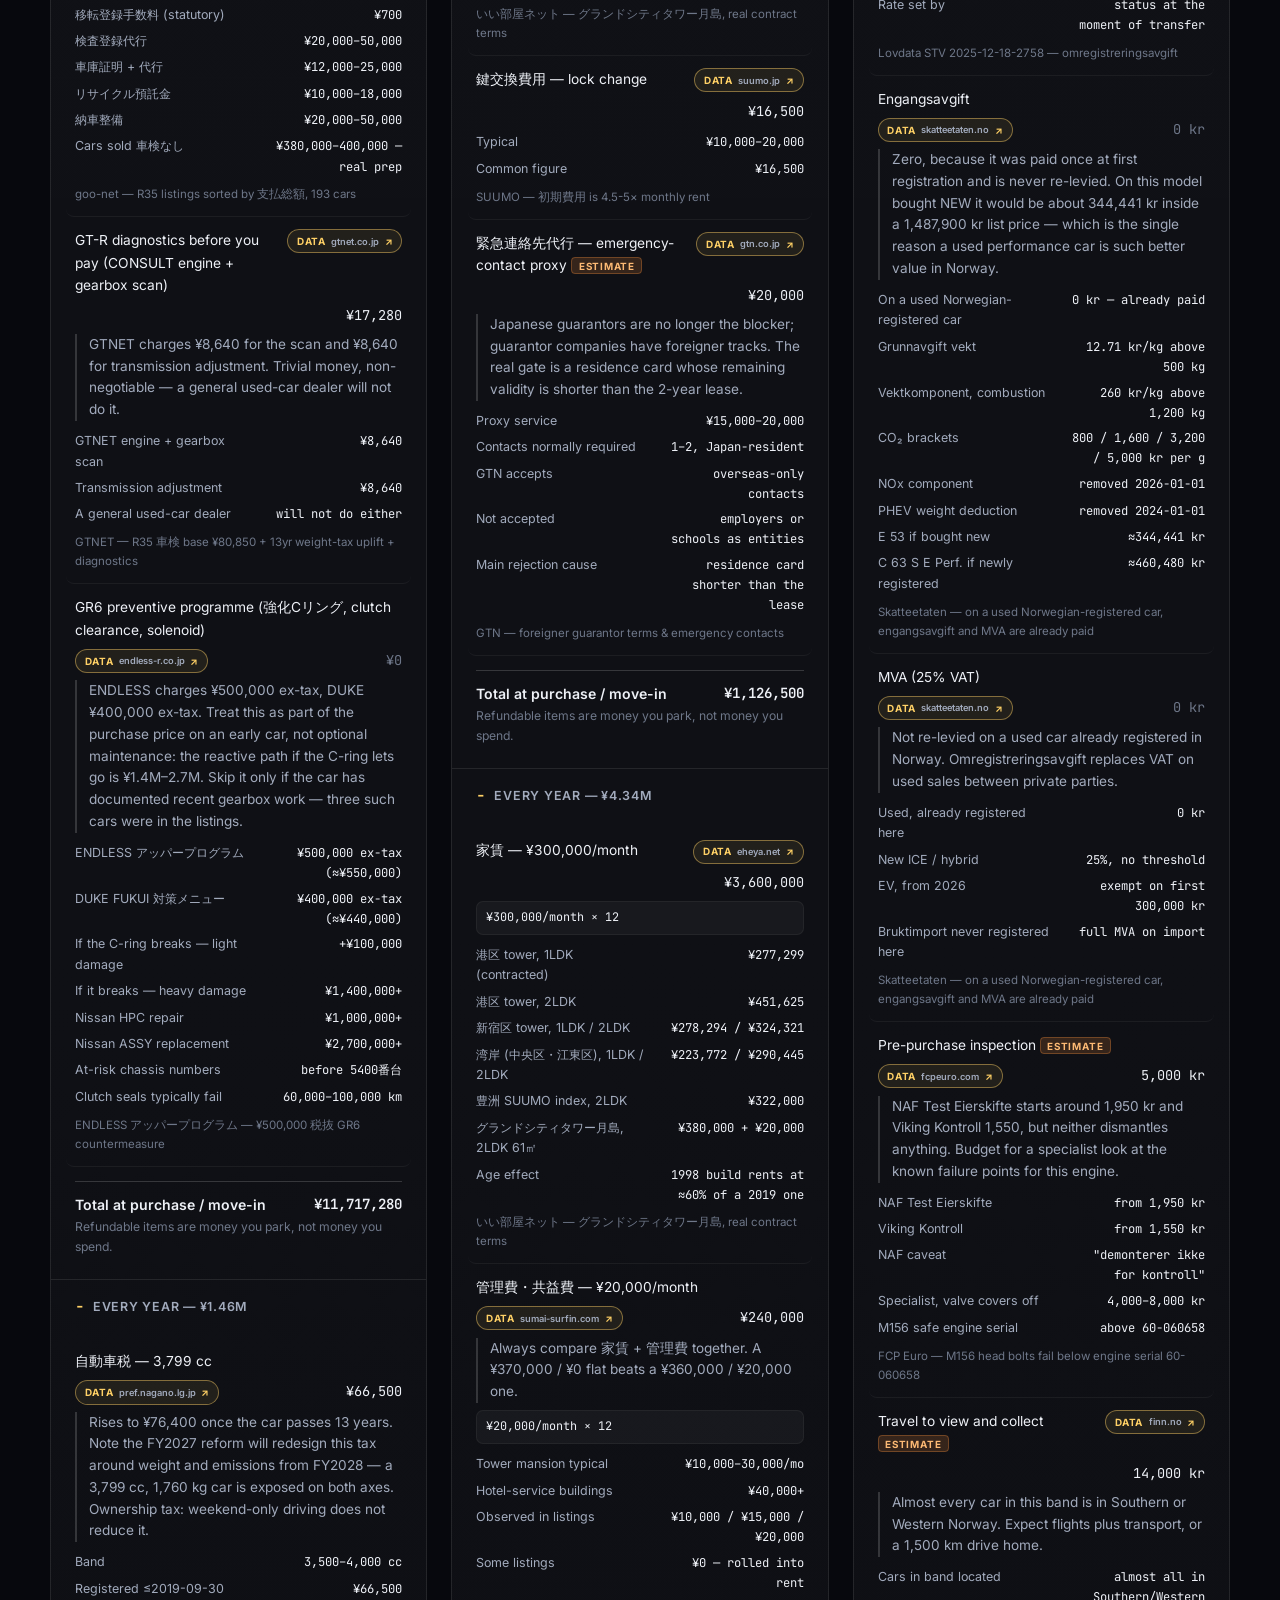
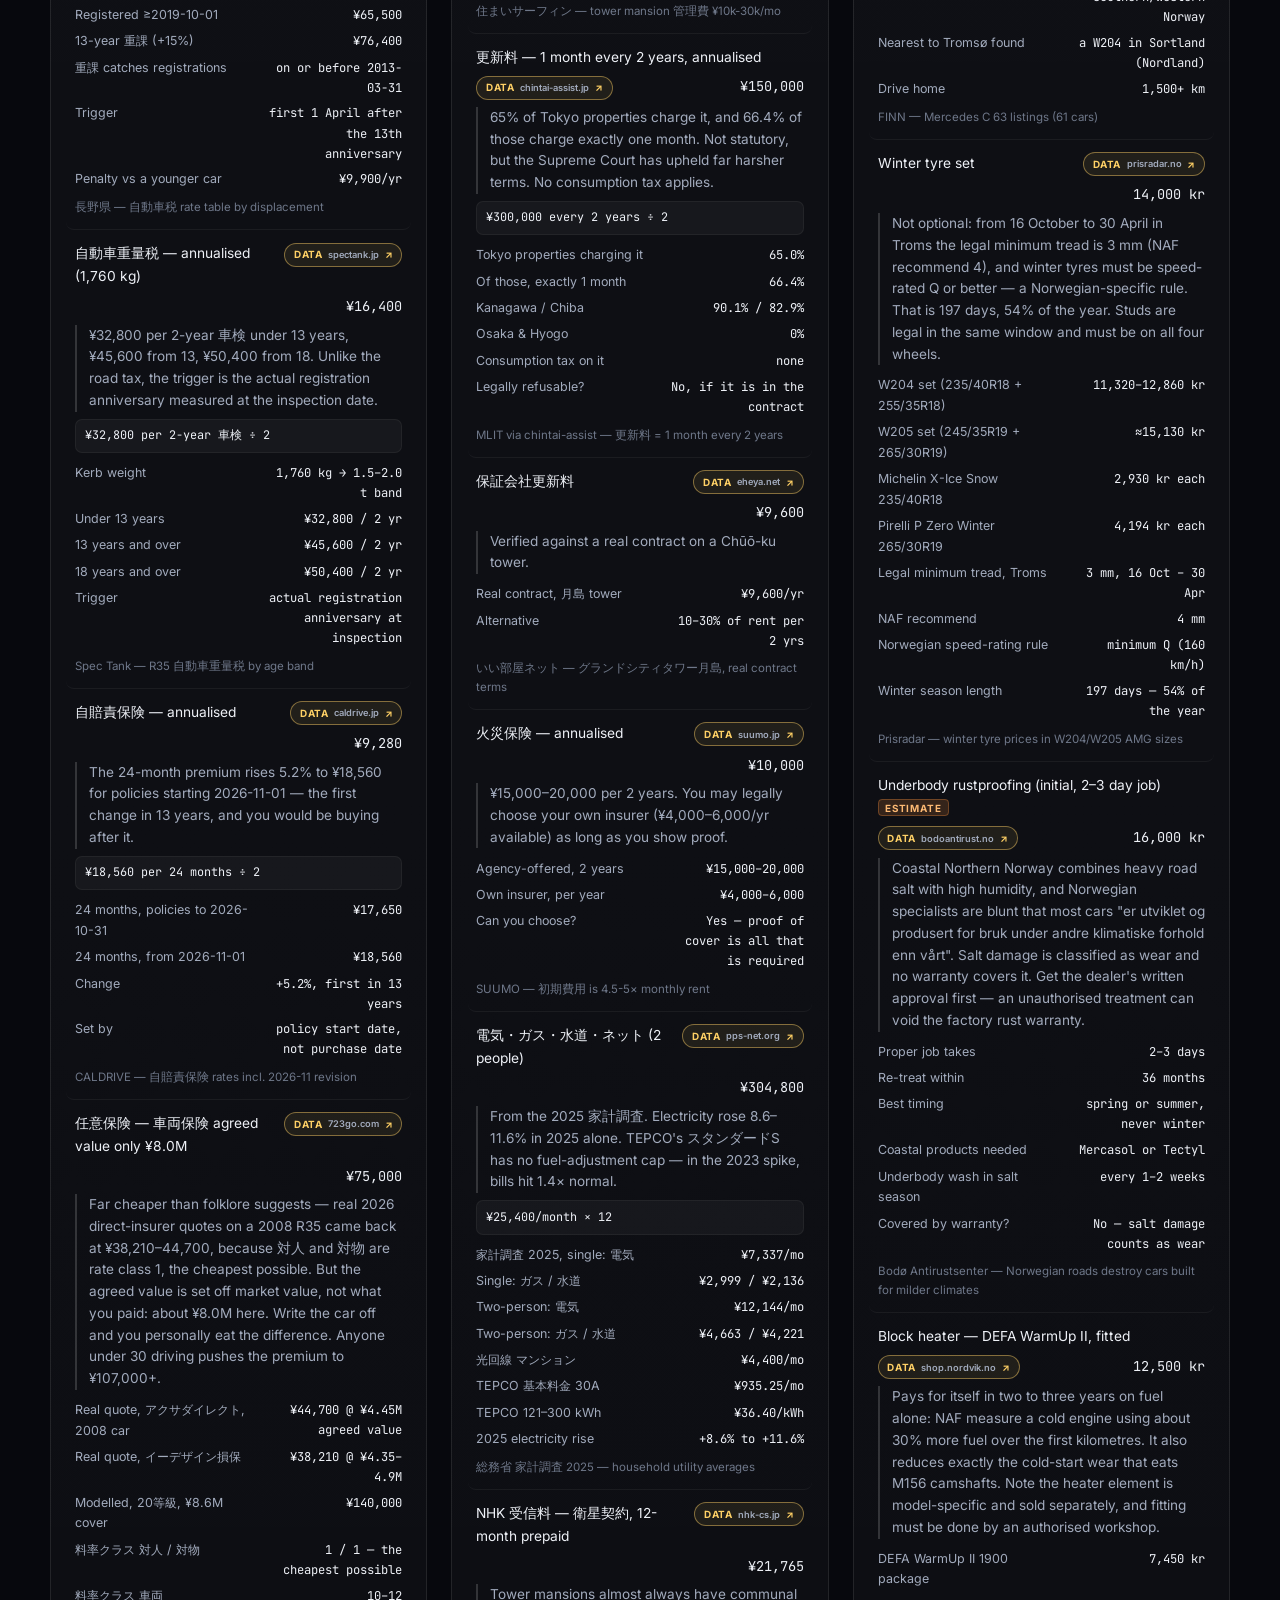
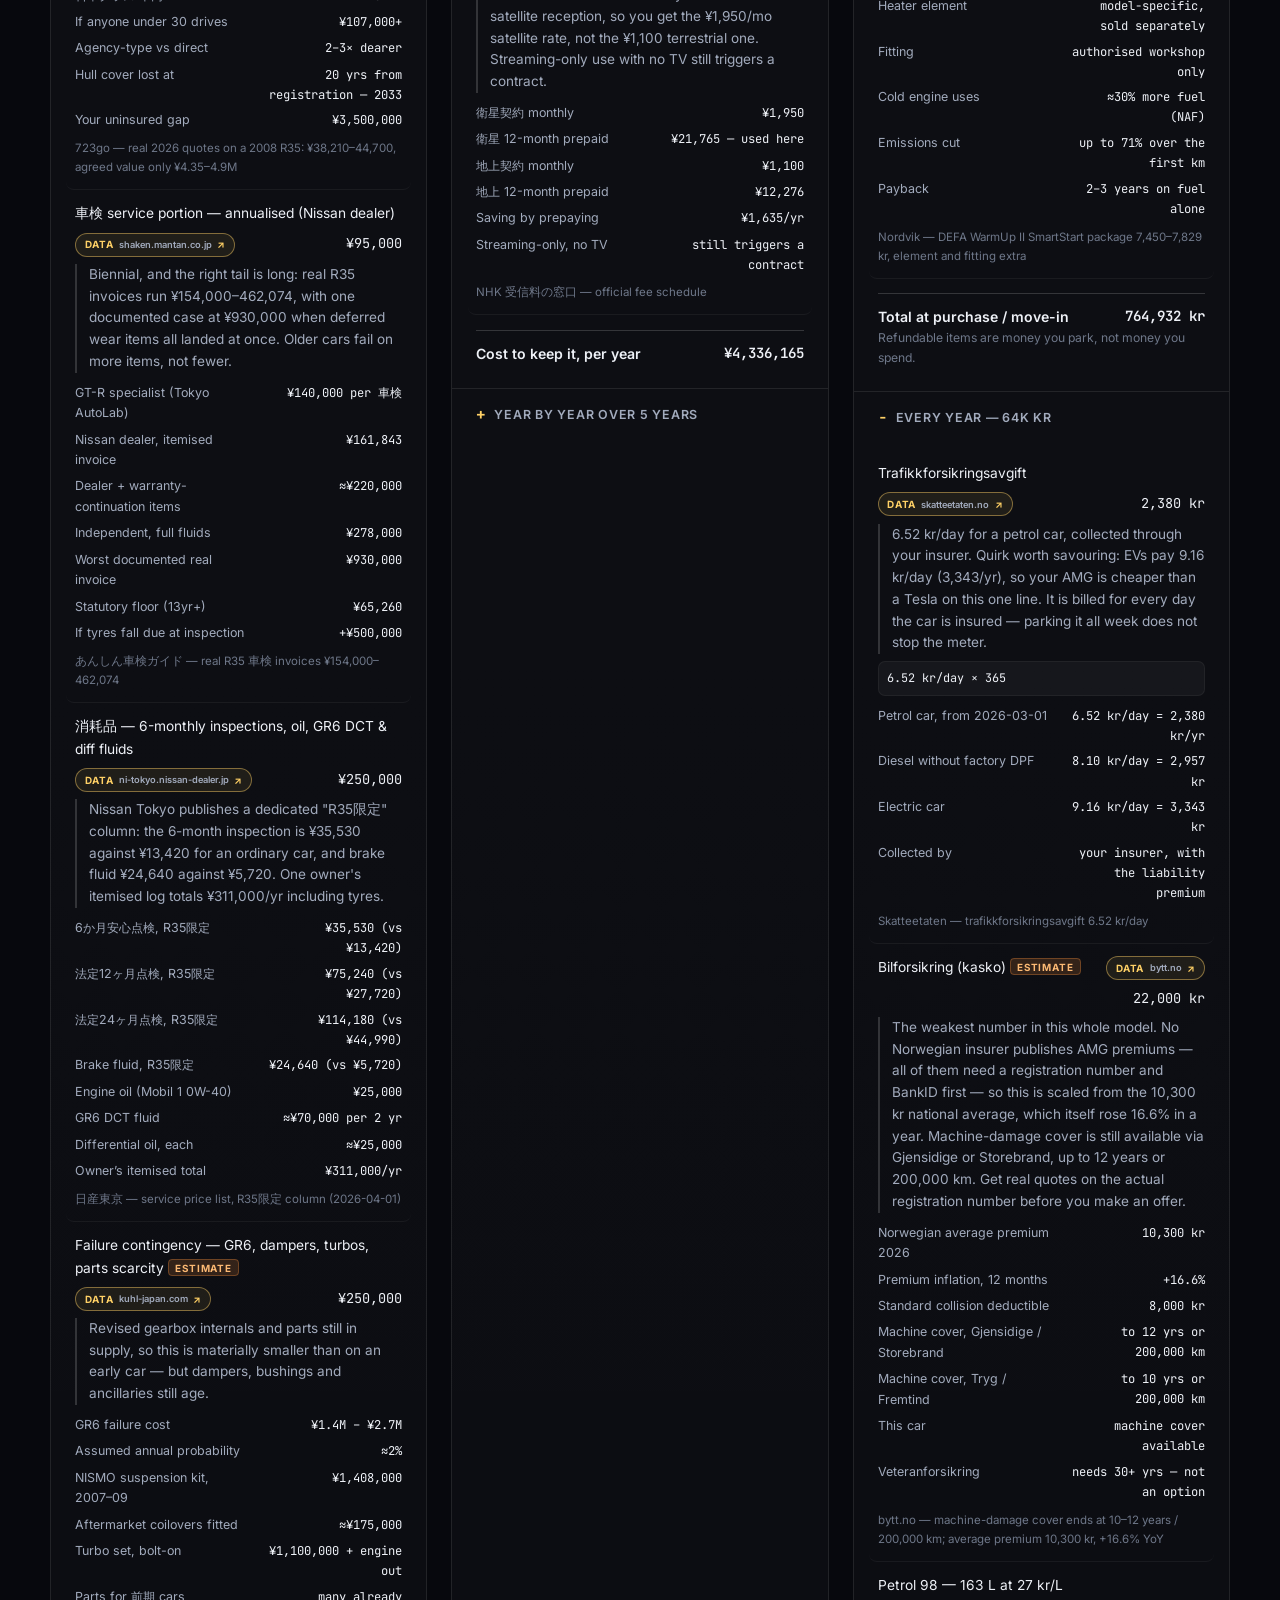
==== commit 309b8146: "Count seven assets, not six Co-authored-by: Cursor <cursoragent@cursor.com>" ====
--- a/details.html
+++ b/details.html
@@ -69,10 +69,10 @@
 
   <section class="wrap band">
     <div class="section-head">
-      <h2>The six assets</h2>
+      <h2>The seven assets</h2>
       <p>
-        Both cars are budgeted second-hand at roughly ¥500,000 CNY each. Uncheck one to drop it from
-        the totals.
+        The Emeya is already bought and the Ferrari is a new order; the GT-R and the AMG are budgeted
+        second-hand at roughly ¥500,000 CNY each. Uncheck one to drop it from the totals.
       </p>
     </div>
     <div class="assets" id="assets"></div>
--- a/assets/css/styles.css
+++ b/assets/css/styles.css
@@ -87,7 +87,7 @@
   background-image: linear-gradient(45deg, transparent 50%, var(--ink-dim) 50%), linear-gradient(135deg, var(--ink-dim) 50%, transparent 50%);
   background-position: calc(100% - 15px) 52%, calc(100% - 10px) 52%;
   background-size: 5px 5px, 5px 5px; background-repeat: no-repeat;
-  cursor: pointer; max-width: 100%;
+  cursor: pointer; max-width: 100%; min-width: 0; box-sizing: border-box;
 }
 select:focus-visible, input:focus-visible { outline: 2px solid var(--accent); outline-offset: 2px; }
 option { background: #14161f; color: var(--ink); }
@@ -121,12 +121,12 @@
 .periods {
   /* Four tables want a 2x2 block, not three-plus-one orphan. */
   display: grid; gap: 1.25rem;
-  grid-template-columns: repeat(auto-fit, minmax(430px, 1fr));
+  grid-template-columns: repeat(auto-fit, minmax(min(100%, 340px), 1fr));
 }
 .period {
   border: 1px solid var(--line); border-radius: var(--radius);
   background: linear-gradient(180deg, rgba(255, 255, 255, 0.05), rgba(255, 255, 255, 0.015));
-  overflow: hidden;
+  overflow: hidden; min-width: 0;
 }
 .period > header { padding: 1.35rem 1.5rem 1.1rem; border-bottom: 1px solid var(--line); }
 .period h2 {
@@ -143,8 +143,8 @@
   letter-spacing: -0.035em; line-height: 1.05; margin-top: 0.4rem; color: var(--accent);
 }
 
-.period table { width: 100%; border-collapse: collapse; }
-.period td { padding: 0.62rem 1rem 0.62rem 1.5rem; vertical-align: middle; }
+.period table { width: 100%; border-collapse: collapse; table-layout: fixed; }
+.period td { padding: 0.62rem 0.75rem 0.62rem 1.15rem; vertical-align: middle; }
 .period tbody tr {
   /* A tint behind each row shows its share without needing a separate chart. */
   background: linear-gradient(to right,
@@ -161,23 +161,32 @@
     rgba(255, 255, 255, 0.03) var(--share, 0%));
 }
 .period-total { cursor: help; }
-.period-total:hover, .upfront-inner:hover, .upfront-inner.is-pinned {
+.period-total:hover, .upfront-head:hover, .upfront-head.is-pinned {
   filter: brightness(1.05);
 }
-.upfront-inner { cursor: help; outline: none; }
-.period td.n { display: flex; align-items: center; gap: 0.6rem; font-size: 0.9rem; }
-.period td.n .flag { font-size: 1.05rem; }
-.period td.n .nm { display: flex; flex-direction: column; line-height: 1.25; }
-.period td.n .nm small { color: var(--ink-faint); font-size: 0.72rem; }
+.period td.n {
+  display: flex; align-items: center; gap: 0.55rem; font-size: 0.9rem;
+  width: auto; min-width: 0; overflow: hidden;
+}
+.period td.n .flag { font-size: 1.05rem; flex: 0 0 auto; }
+.period td.n .nm {
+  display: flex; flex-direction: column; line-height: 1.25; min-width: 0;
+  overflow: hidden;
+}
+.period td.n .nm small {
+  color: var(--ink-faint); font-size: 0.72rem;
+  overflow: hidden; text-overflow: ellipsis; white-space: nowrap;
+}
 .period td.lnk {
-  width: 1%; white-space: nowrap; text-align: right; padding-inline: 0.4rem;
+  width: 6.4rem; text-align: right; padding-inline: 0.25rem; overflow: visible;
 }
 .period td.lnk .lnk-wrap {
-  display: inline-flex; gap: 0.35rem; justify-content: flex-end; align-items: center;
+  display: inline-flex; gap: 0.3rem; justify-content: flex-end; align-items: center;
+  max-width: 100%;
 }
 .period td.v {
   text-align: right; font-family: var(--mono); font-size: 0.94rem; white-space: nowrap;
-  padding-right: 1.5rem;
+  width: 4.6rem; padding-right: 1.15rem;
 }
 .period tfoot td {
   border-top: 1px solid var(--line-2); font-weight: 700; font-size: 0.88rem;
@@ -192,39 +201,53 @@
   border: 1px solid rgba(255, 209, 102, 0.45); border-radius: 999px;
   padding: 0.12rem 0.45rem; font-size: 0.58rem; font-weight: 700;
   letter-spacing: 0.06em; text-transform: uppercase; color: var(--accent);
-  background: rgba(255, 209, 102, 0.08); text-decoration: none; max-width: 9.5rem;
+  background: rgba(255, 209, 102, 0.08); text-decoration: none;
+  max-width: 100%; overflow: hidden; min-width: 0; flex: 0 1 auto;
 }
 .row-data small, .hc-data small {
   font-size: 0.55rem; font-weight: 600; letter-spacing: 0; text-transform: none;
   color: var(--ink-dim); overflow: hidden; text-overflow: ellipsis; white-space: nowrap;
-  max-width: 5.5rem;
-}
-.row-data::after, .hc-data::after { content: '↗'; }
+  max-width: 5.2rem; min-width: 0;
+}
+/* Overview rows are tight — host lives in the title tooltip, chip stays “DATA”. */
+.period .row-data small { display: none; }
+.row-data::after, .hc-data::after { content: '↗'; flex: 0 0 auto; }
 .row-data:hover, .hc-data:hover { color: #0b0c12; background: var(--accent); border-color: var(--accent); }
 .row-data:hover small, .hc-data:hover small, .row-data:hover::after, .hc-data:hover::after { color: #0b0c12; }
 .row-more {
   font-size: 0.62rem; font-weight: 700; letter-spacing: 0.04em; color: var(--ink-faint);
   border: 1px solid var(--line); border-radius: 999px; padding: 0.12rem 0.45rem;
-  text-decoration: none;
+  text-decoration: none; flex: 0 0 auto;
 }
 .row-more:hover { color: var(--accent); border-color: var(--accent); }
 
+.hc-title {
+  overflow-wrap: anywhere;
+}
 .hc-title small {
   display: block; font-size: 0.72rem; font-weight: 500; color: var(--ink-faint);
   margin-top: 0.2rem; letter-spacing: 0;
 }
-.hc-lines { display: flex; flex-direction: column; gap: 0.55rem; max-height: 52vh; overflow: auto; }
+.hc-lines {
+  display: flex; flex-direction: column; gap: 0.55rem;
+  min-width: 0;
+}
 .hc-line {
-  padding: 0.45rem 0.5rem; border-radius: 8px;
+  padding: 0.45rem 0.5rem; border-radius: 8px; min-width: 0;
   background: rgba(255, 255, 255, 0.03); border: 1px solid rgba(255, 255, 255, 0.05);
 }
-.hc-line-top { display: flex; gap: 0.5rem; align-items: baseline; }
-.hc-line-lbl { flex: 1; font-size: 0.78rem; color: var(--ink); }
+.hc-line-top {
+  display: flex; flex-wrap: wrap; gap: 0.35rem 0.5rem; align-items: baseline;
+}
+.hc-line-lbl {
+  flex: 1 1 8rem; min-width: 0; font-size: 0.78rem; color: var(--ink);
+  overflow-wrap: anywhere;
+}
 .hc-line-lbl i { font-style: normal; color: #fdba74; font-size: 0.62rem; font-weight: 700; }
-.hc-line-amt { font-family: var(--mono); font-size: 0.78rem; white-space: nowrap; }
+.hc-line-amt { font-family: var(--mono); font-size: 0.78rem; white-space: nowrap; margin-left: auto; }
 .hc-line-formula {
   margin-top: 0.3rem; font-family: var(--mono); font-size: 0.68rem; color: var(--ink-dim);
-  word-break: break-word;
+  overflow-wrap: anywhere; word-break: break-word;
 }
 .hc-line .hc-facts { margin-top: 0.25rem; }
 .hc-more {
@@ -260,9 +283,63 @@
   font-family: var(--mono); font-size: clamp(1.8rem, 4.4vw, 2.5rem); font-weight: 600;
   letter-spacing: -0.035em; margin: 0.35rem 0 0.85rem;
 }
+.upfront-head { cursor: help; outline: none; }
+
 /* Three facts side by side instead of a paragraph explaining them. */
-.upfront-split { display: flex; flex-wrap: wrap; gap: 0.6rem 2.5rem; }
-.fact { display: flex; flex-direction: column; gap: 0.1rem; }
+.upfront-split {
+  display: flex; flex-wrap: wrap; gap: 0.6rem 0.9rem;
+  padding-bottom: 1.1rem; border-bottom: 1px solid var(--line);
+}
+.fact {
+  display: flex; flex-direction: column; gap: 0.1rem; cursor: help;
+  border: 1px solid transparent; border-radius: 9px;
+  padding: 0.35rem 0.7rem 0.4rem; margin-inline: -0.15rem; outline: none;
+}
+.fact:hover, .fact:focus-visible, .fact.is-pinned {
+  border-color: var(--line-2); background: rgba(255, 255, 255, 0.035);
+}
+
+/* Per-asset one-off rows, mirroring the period tables. */
+.upfront-table { width: 100%; border-collapse: collapse; table-layout: fixed; margin-top: 0.4rem; }
+.upfront-table td { padding: 0.55rem 0.5rem; vertical-align: middle; }
+.upfront-table tbody tr {
+  background: linear-gradient(to right,
+    color-mix(in srgb, var(--tint) 14%, transparent) var(--share, 0%),
+    transparent var(--share, 0%));
+  border-bottom: 1px solid rgba(255, 255, 255, 0.045); cursor: help;
+}
+.upfront-table tbody tr:hover,
+.upfront-table tbody tr:focus-visible,
+.upfront-table tbody tr.is-pinned {
+  outline: none; box-shadow: inset 2px 0 0 var(--accent);
+  background: linear-gradient(to right,
+    color-mix(in srgb, var(--tint) 20%, transparent) var(--share, 0%),
+    rgba(255, 255, 255, 0.03) var(--share, 0%));
+}
+.upfront-table td.n {
+  display: flex; align-items: center; gap: 0.55rem; font-size: 0.88rem;
+  min-width: 0; overflow: hidden;
+}
+.upfront-table td.n .flag { font-size: 1rem; flex: 0 0 auto; }
+.upfront-table td.n .nm {
+  display: flex; flex-direction: column; line-height: 1.25; min-width: 0; overflow: hidden;
+}
+.upfront-table td.n .nm small {
+  color: var(--ink-faint); font-size: 0.7rem;
+  overflow: hidden; text-overflow: ellipsis; white-space: nowrap;
+}
+.upfront-table td.lnk { width: 6.4rem; text-align: right; padding-inline: 0.25rem; }
+.upfront-table td.lnk .lnk-wrap {
+  display: inline-flex; gap: 0.3rem; justify-content: flex-end; align-items: center; max-width: 100%;
+}
+.upfront-table td.v {
+  text-align: right; font-family: var(--mono); font-size: 0.9rem; white-space: nowrap; width: 5.4rem;
+}
+.upfront-table tfoot td {
+  border-top: 1px solid var(--line-2); font-weight: 700; font-size: 0.86rem;
+  padding-top: 0.7rem; background: rgba(0, 0, 0, 0.18); cursor: help;
+}
+.upfront-table tfoot td.v { color: var(--accent); font-size: 0.95rem; }
 .fact-l { font-size: 0.72rem; color: var(--ink-faint); font-weight: 600; }
 .fact-l i { font-style: normal; color: var(--ink-dim); margin-left: 0.3rem; }
 .fact-v { font-family: var(--mono); font-size: 1.05rem; font-weight: 600; }
@@ -340,13 +417,13 @@
 .legend i { width: 10px; height: 10px; border-radius: 3px; display: block; }
 
 /* ---------- asset cards ---------- */
-.assets { display: grid; gap: 1.5rem; grid-template-columns: repeat(auto-fit, minmax(430px, 1fr)); }
+.assets { display: grid; gap: 1.5rem; grid-template-columns: repeat(auto-fit, minmax(min(100%, 340px), 1fr)); }
 @media (max-width: 700px) { .assets { grid-template-columns: 1fr; } }
 
 .card {
   border: 1px solid var(--line); border-radius: var(--radius);
   background: linear-gradient(180deg, rgba(255, 255, 255, 0.045), rgba(255, 255, 255, 0.012));
-  overflow: hidden; position: relative;
+  overflow: hidden; position: relative; min-width: 0;
 }
 .card::before {
   content: ''; position: absolute; inset: 0 0 auto; height: 2px;
@@ -362,10 +439,10 @@
 .card-title .onoff { margin-left: auto; }
 .blurb { color: var(--ink-dim); font-size: 0.88rem; margin: 0.9rem 0 0; }
 
-.card-inputs { display: flex; flex-wrap: wrap; gap: 0.85rem 1.25rem; padding: 1.1rem 1.5rem; border-bottom: 1px solid var(--line); background: rgba(0, 0, 0, 0.18); }
-.card-inputs .ctl { font-size: 0.68rem; }
-.card-inputs select { max-width: 100%; }
-.card-inputs .full { flex: 1 1 100%; }
+.card-inputs { display: flex; flex-wrap: wrap; gap: 0.85rem 1.25rem; padding: 1.1rem 1.5rem; border-bottom: 1px solid var(--line); background: rgba(0, 0, 0, 0.18); min-width: 0; }
+.card-inputs .ctl { font-size: 0.68rem; min-width: 0; max-width: 100%; }
+.card-inputs select { width: 100%; max-width: 100%; }
+.card-inputs .full { flex: 1 1 100%; min-width: 0; max-width: 100%; }
 .hint { flex: 1 1 100%; font-size: 0.76rem; color: var(--ink-faint); margin: 0; }
 .unavailable {
   flex: 1 1 100%; font-size: 0.78rem; color: #fca5a5; margin: 0;
@@ -410,9 +487,9 @@
 /* line items */
 .li { border-bottom: 1px solid rgba(255, 255, 255, 0.05); }
 .li:last-child { border-bottom: 0; }
-.li-top { display: flex; gap: 0.75rem; align-items: baseline; }
-.li-lbl { font-size: 0.86rem; flex: 1; }
-.li-amt { font-family: var(--mono); font-size: 0.85rem; white-space: nowrap; }
+.li-top { display: flex; flex-wrap: wrap; gap: 0.45rem 0.75rem; align-items: baseline; }
+.li-lbl { font-size: 0.86rem; flex: 1 1 12rem; min-width: 0; overflow-wrap: anywhere; }
+.li-amt { font-family: var(--mono); font-size: 0.85rem; white-space: nowrap; margin-left: auto; }
 .li-amt.zero { color: var(--ink-faint); }
 /* Notes carry the actual reasoning, so they get body-text legibility rather
    than fine-print treatment. */
@@ -429,17 +506,18 @@
 
 /* A visible source chip on every calculated line. */
 .li-link {
-  flex: 0 0 auto; display: inline-flex; align-items: center; gap: 0.35rem;
+  flex: 0 1 auto; display: inline-flex; align-items: center; gap: 0.35rem;
   border: 1px solid rgba(255, 209, 102, 0.45); border-radius: 999px;
   padding: 0.18rem 0.55rem; font-size: 0.62rem; font-weight: 700;
   letter-spacing: 0.06em; text-transform: uppercase; color: var(--accent);
-  background: rgba(255, 209, 102, 0.08); text-decoration: none; max-width: 12rem;
-}
-.li-link span { white-space: nowrap; }
+  background: rgba(255, 209, 102, 0.08); text-decoration: none;
+  max-width: min(12rem, 100%); overflow: hidden; min-width: 0;
+}
+.li-link span { white-space: nowrap; flex: 0 0 auto; }
 .li-link small {
   font-size: 0.58rem; font-weight: 600; letter-spacing: 0; text-transform: none;
   color: var(--ink-dim); overflow: hidden; text-overflow: ellipsis; white-space: nowrap;
-  max-width: 7.5rem;
+  max-width: 7rem; min-width: 0;
 }
 .li-link::after { content: '↗'; letter-spacing: 0; color: var(--accent); }
 .li-link:hover { color: #0b0c12; background: var(--accent); border-color: var(--accent); }
@@ -452,12 +530,15 @@
 }
 .li-facts {
   width: 100%; border-collapse: collapse; margin-top: 0.45rem; font-size: 0.78rem;
-}
-.li-facts td { padding: 0.18rem 0; vertical-align: top; color: var(--ink-dim); }
+  table-layout: fixed;
+}
+.li-facts td { padding: 0.18rem 0; vertical-align: top; color: var(--ink-dim); overflow-wrap: anywhere; }
 .li-facts td:last-child {
   text-align: right; font-family: var(--mono); font-size: 0.76rem;
-  color: var(--ink); white-space: nowrap; padding-left: 0.75rem;
-}
+  color: var(--ink); padding-left: 0.75rem; width: 45%;
+  white-space: normal; overflow-wrap: anywhere; word-break: break-word;
+}
+.li-facts td:first-child { width: 55%; padding-right: 0.4rem; }
 
 .li-src { font-size: 0.72rem; margin-top: 0.35rem; }
 .li-src a { color: var(--ink-faint); border-bottom-color: transparent; }
@@ -501,10 +582,12 @@
 /* ---------- hover card: the evidence behind a number ---------- */
 .hovercard {
   position: fixed; z-index: 200; width: min(400px, calc(100vw - 20px));
+  max-height: min(78vh, 640px); overflow-x: hidden; overflow-y: auto;
   background: #10121b; border: 1px solid var(--line-2); border-radius: 12px;
   box-shadow: 0 20px 50px rgba(0, 0, 0, 0.6); padding: 0.9rem 1rem;
   /* Pointer must be able to enter the card — otherwise DATA links are unreachable. */
   pointer-events: auto; font-size: 0.8rem; line-height: 1.5;
+  box-sizing: border-box;
 }
 .hovercard.is-pinned {
   border-color: rgba(255, 209, 102, 0.55);
@@ -524,13 +607,16 @@
   font-size: 0.62rem; letter-spacing: 0.12em; text-transform: uppercase;
   color: var(--ink-faint); font-weight: 700; margin: 0.8rem 0 0.35rem;
 }
-.hc-band, .hc-facts { width: 100%; border-collapse: collapse; }
-.hc-band td, .hc-facts td { padding: 0.2rem 0; vertical-align: top; }
+.hc-band, .hc-facts { width: 100%; border-collapse: collapse; table-layout: fixed; }
+.hc-band td, .hc-facts td { padding: 0.2rem 0; vertical-align: top; overflow-wrap: anywhere; }
 .hc-band td:last-child, .hc-facts td:last-child {
-  text-align: right; font-family: var(--mono); font-size: 0.78rem; white-space: nowrap;
-  padding-left: 0.75rem;
-}
-.hc-band td:first-child, .hc-facts td:first-child { color: var(--ink-dim); }
+  text-align: right; font-family: var(--mono); font-size: 0.74rem;
+  padding-left: 0.55rem; width: 48%;
+  white-space: normal; overflow-wrap: anywhere; word-break: break-word;
+}
+.hc-band td:first-child, .hc-facts td:first-child {
+  color: var(--ink-dim); width: 52%; padding-right: 0.35rem;
+}
 .hc-band tr.on td { color: var(--accent); font-weight: 600; }
 .hc-flat { font-size: 0.74rem; color: var(--ink-faint); margin-top: 0.4rem; }
 .hc-formula {
@@ -570,11 +656,19 @@
   table.yrs th, table.yrs td { padding: 0.36rem 0.3rem; }
 
   .periods { grid-template-columns: 1fr; }
-  .period > header { padding: 1.1rem 1.15rem 0.9rem; }
-  .period td { padding-inline: 1.15rem; }
+  .period > header { padding: 1.1rem 1rem 0.9rem; }
+  .period td { padding-inline: 0.85rem; }
+  .period td.lnk { width: 4.2rem; }
+  .period td.v { width: 3.8rem; padding-right: 0.85rem; font-size: 0.86rem; }
+  .period .row-more { display: none; }
+  .hc-data small { max-width: 3.8rem; }
+  .hovercard { width: min(360px, calc(100vw - 16px)); padding: 0.75rem 0.8rem; max-height: 72vh; }
+  .card-inputs { padding-inline: 1rem; }
+  .ctl { flex: 1 1 100%; max-width: 100%; min-width: 0; }
   .ctl-link { margin-left: 0; flex-basis: 100%; }
   .cta { padding: 1.25rem; }
   .btn { width: 100%; text-align: center; }
+  .caveats, .sources { grid-template-columns: 1fr; }
 }
 
 /* ---------- reduced motion ---------- */
